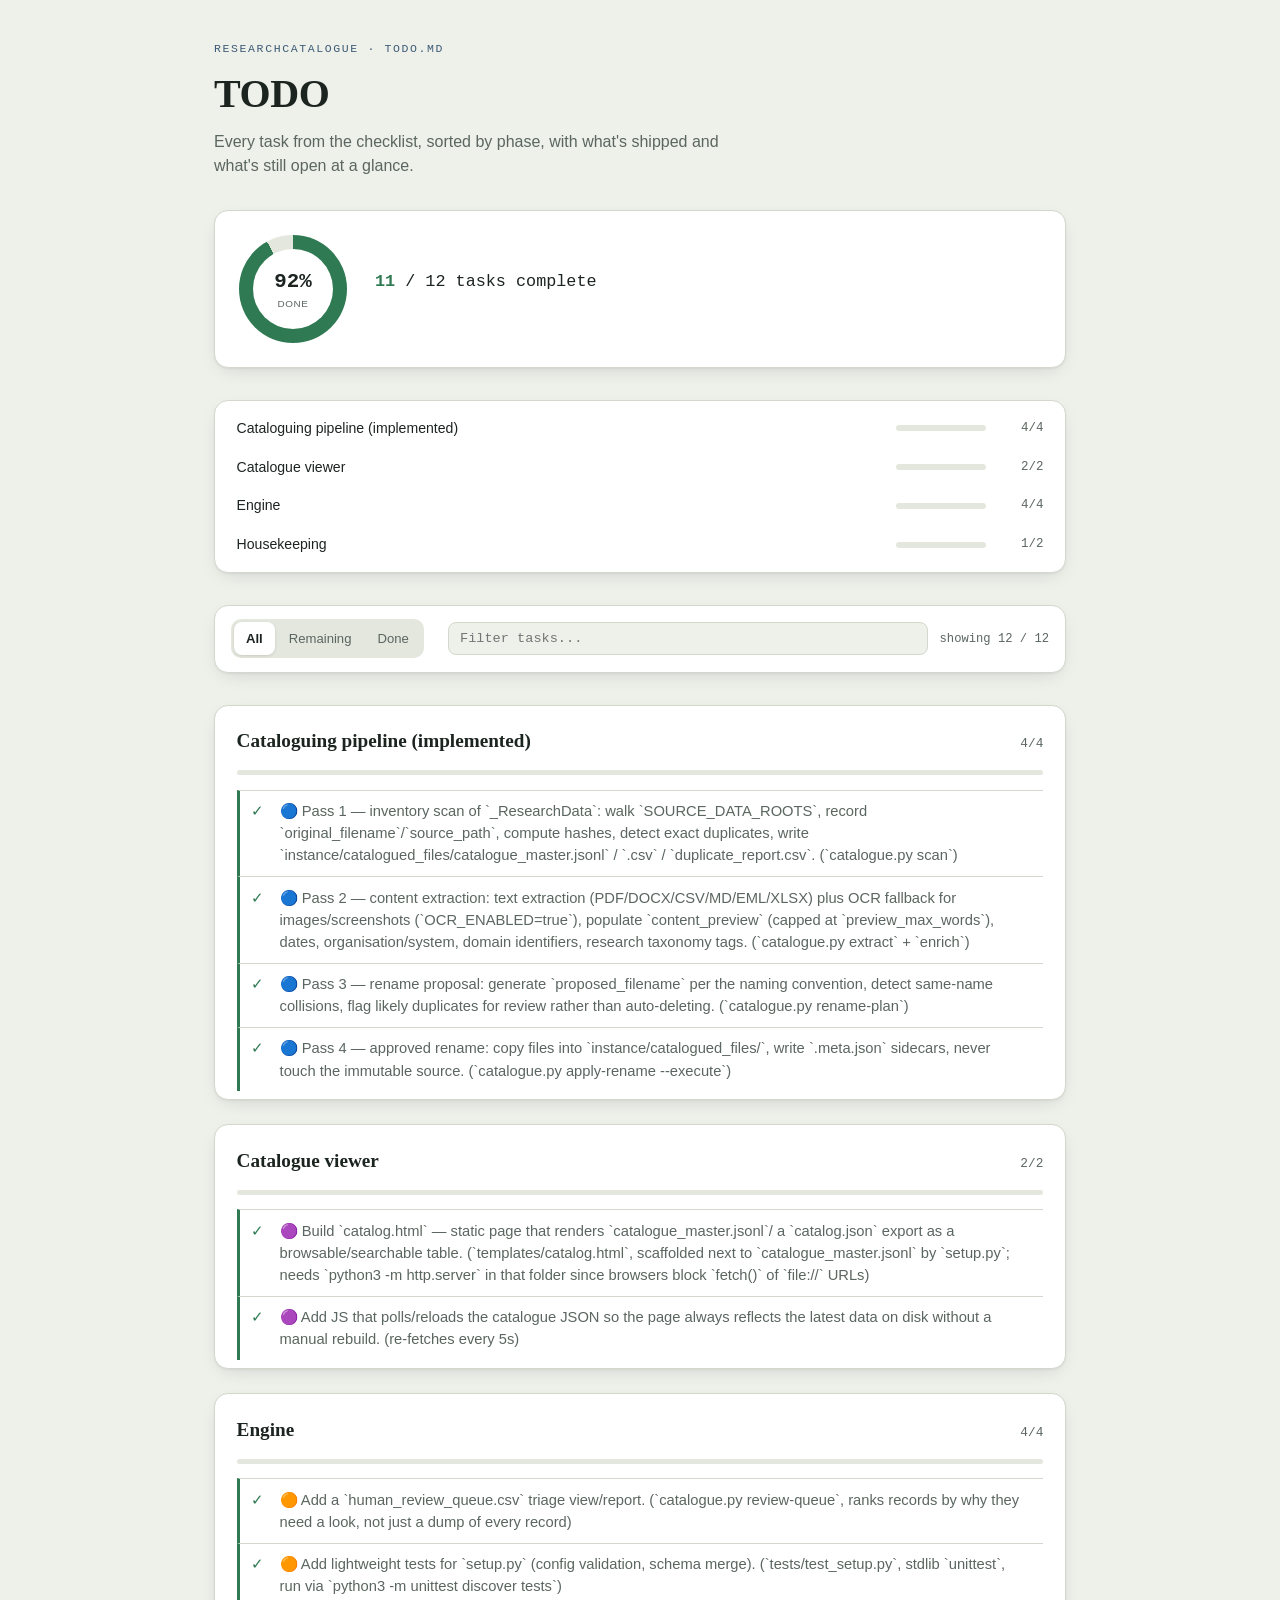
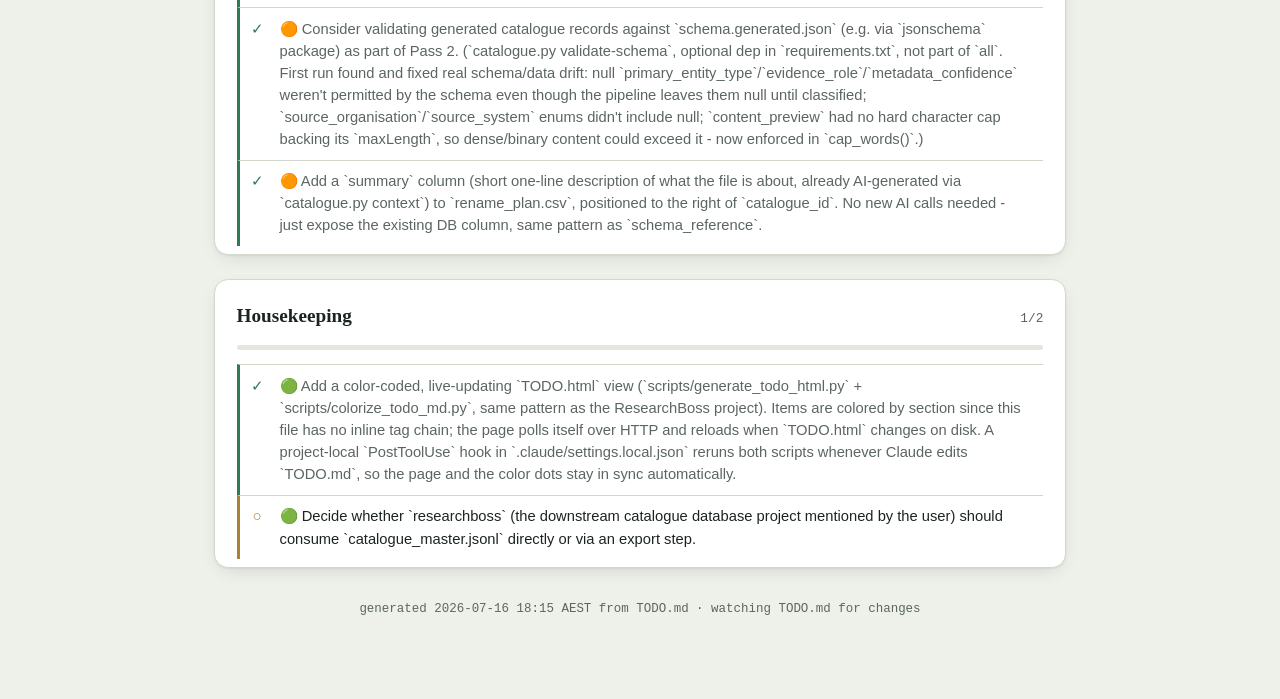
==== TODO.html @ d967f69c "Add color-coded, live-updating TODO.html view Colors items by section (this file has no inline tag c" ====
<!doctype html>
<html>
<head>
<meta charset="utf-8" />
<meta name="viewport" content="width=device-width, initial-scale=1" />
<title>TODO</title>
<style>
  :root {
    --bg: #EEF0EA; --surface: #FFFFFF; --surface-alt: #E4E7DE;
    --text: #1C2420; --text-muted: #5B6660; --border: #D3D8CC;
    --accent: #3E5C76; --done: #2F7A52; --pending: #A9812F;
    --shadow: 0 1px 2px rgba(28,36,32,.06), 0 6px 20px -8px rgba(28,36,32,.18);
    color-scheme: light;
  }
  @media (prefers-color-scheme: dark) {
    :root {
      --bg: #12181A; --surface: #1B2326; --surface-alt: #212B2E;
      --text: #E7ECE7; --text-muted: #93A29B; --border: #2E3A3C;
      --accent: #8FB0D3; --done: #5FBE8A; --pending: #D8B168;
      --shadow: 0 1px 2px rgba(0,0,0,.3), 0 10px 30px -10px rgba(0,0,0,.5);
      color-scheme: dark;
    }
  }
  :root[data-theme="dark"] {
    --bg: #12181A; --surface: #1B2326; --surface-alt: #212B2E;
    --text: #E7ECE7; --text-muted: #93A29B; --border: #2E3A3C;
    --accent: #8FB0D3; --done: #5FBE8A; --pending: #D8B168;
    color-scheme: dark;
  }
  :root[data-theme="light"] {
    --bg: #EEF0EA; --surface: #FFFFFF; --surface-alt: #E4E7DE;
    --text: #1C2420; --text-muted: #5B6660; --border: #D3D8CC;
    --accent: #3E5C76; --done: #2F7A52; --pending: #A9812F;
    color-scheme: light;
  }
  * { box-sizing: border-box; }
  body {
    margin: 0; background: var(--bg); color: var(--text);
    font-family: -apple-system, BlinkMacSystemFont, "Segoe UI", Roboto, "Helvetica Neue", Arial, sans-serif;
    line-height: 1.5; -webkit-font-smoothing: antialiased;
  }
  .serif { font-family: "Iowan Old Style", "Palatino Linotype", Palatino, "URW Palladio L", Georgia, serif; }
  .mono, .eyebrow, .item-mark, .item-tag, .phase-progress, .toc-count, .ring-pct,
  .summary-headline, .cat-pill, .visible-count, .chip-filter, footer, .search-wrap input {
    font-family: ui-monospace, "SF Mono", "Cascadia Code", "Consolas", "Roboto Mono", monospace;
  }
  .page { max-width: 900px; margin: 0 auto; padding: 2.5rem 1.5rem 5rem; display: flex; flex-direction: column; gap: 2rem; }
  .masthead { display: flex; flex-direction: column; gap: .4rem; }
  .eyebrow { font-size: .72rem; letter-spacing: .14em; color: var(--accent); text-transform: uppercase; }
  .masthead h1 { font-size: clamp(1.8rem, 4vw, 2.5rem); margin: 0; text-wrap: balance; font-weight: 600; letter-spacing: -.01em; }
  .dek { margin: 0; color: var(--text-muted); max-width: 60ch; font-size: 1rem; }
  .summary {
    background: var(--surface); border: 1px solid var(--border); border-radius: 14px; box-shadow: var(--shadow);
    padding: 1.5rem; display: grid; grid-template-columns: auto 1fr; gap: 1.75rem; align-items: center;
  }
  .ring {
    --pct: 0; width: 108px; height: 108px; border-radius: 50%;
    background: conic-gradient(var(--done) calc(var(--pct) * 1%), var(--surface-alt) 0);
    display: flex; align-items: center; justify-content: center; flex-shrink: 0;
  }
  .ring-inner { width: 80px; height: 80px; border-radius: 50%; background: var(--surface); display: flex; flex-direction: column; align-items: center; justify-content: center; }
  .ring-pct { font-size: 1.3rem; font-weight: 600; font-variant-numeric: tabular-nums; }
  .ring-pct-label { font-size: .62rem; color: var(--text-muted); letter-spacing: .06em; text-transform: uppercase; }
  .summary-stats { display: flex; flex-direction: column; gap: .9rem; min-width: 0; }
  .summary-headline { font-size: 1.05rem; font-variant-numeric: tabular-nums; }
  .summary-headline strong { color: var(--done); }
  .cat-breakdown { display: flex; flex-wrap: wrap; gap: .6rem; }
  .cat-pill { display: inline-flex; align-items: center; gap: .4rem; font-size: .74rem; padding: .28rem .6rem; border-radius: 999px; font-variant-numeric: tabular-nums; background: var(--tag-soft); color: var(--tag); }

  @media (prefers-color-scheme: dark) {

  }


  .toc { background: var(--surface); border: 1px solid var(--border); border-radius: 14px; box-shadow: var(--shadow); padding: .5rem; }
  .toc-row { display: grid; grid-template-columns: 1fr auto auto; gap: .75rem; align-items: center; padding: .55rem .85rem; border-radius: 8px; text-decoration: none; color: var(--text); }
  .toc-row:hover { background: var(--surface-alt); }
  .toc-title { font-family: inherit; font-size: .88rem; }
  .toc-bar-track { width: 90px; height: 6px; border-radius: 999px; background: var(--surface-alt); overflow: hidden; }
  .toc-bar-fill { height: 100%; background: var(--done); border-radius: 999px; }
  .toc-count { font-size: .78rem; color: var(--text-muted); font-variant-numeric: tabular-nums; min-width: 3.6em; text-align: right; }
  .controls { position: sticky; top: .75rem; z-index: 5; background: var(--surface); border: 1px solid var(--border); border-radius: 14px; box-shadow: var(--shadow); padding: .85rem 1rem; display: flex; flex-wrap: wrap; gap: .75rem; align-items: center; }
  .segmented { display: inline-flex; background: var(--surface-alt); border-radius: 10px; padding: 3px; gap: 2px; }
  .segmented button { border: none; background: transparent; color: var(--text-muted); font: inherit; font-family: -apple-system, BlinkMacSystemFont, "Segoe UI", Roboto, sans-serif; font-size: .82rem; padding: .4rem .75rem; border-radius: 8px; cursor: pointer; }
  .segmented button.active { background: var(--surface); color: var(--text); box-shadow: 0 1px 3px rgba(0,0,0,.12); font-weight: 600; }
  .chip-filter { display: inline-flex; align-items: center; gap: .35rem; font-size: .76rem; padding: .38rem .7rem; border-radius: 999px; border: 1px solid var(--border); background: var(--surface); color: var(--text-muted); cursor: pointer; }
  .chip-filter.on { background: var(--tag-soft); color: var(--tag); border-color: transparent; }
  .search-wrap { flex: 1 1 180px; min-width: 140px; }
  .search-wrap input { width: 100%; font-size: .85rem; padding: .5rem .7rem; border-radius: 8px; border: 1px solid var(--border); background: var(--bg); color: var(--text); }
  .search-wrap input:focus-visible, .segmented button:focus-visible, .chip-filter:focus-visible, .toc-row:focus-visible { outline: 2px solid var(--accent); outline-offset: 2px; }
  .visible-count { font-size: .76rem; color: var(--text-muted); margin-left: auto; white-space: nowrap; }
  #phases { display: flex; flex-direction: column; gap: 1.5rem; }
  .phase { background: var(--surface); border: 1px solid var(--border); border-radius: 14px; box-shadow: var(--shadow); padding: 1.35rem 1.35rem .5rem; scroll-margin-top: 5.5rem; }
  .phase-head { display: flex; justify-content: space-between; align-items: baseline; gap: 1rem; margin-bottom: .9rem; }
  .phase-head h2 { font-size: 1.2rem; margin: 0; font-weight: 600; text-wrap: balance; }
  .phase-progress { font-size: .8rem; color: var(--text-muted); white-space: nowrap; font-variant-numeric: tabular-nums; }
  .phase-bar-track { height: 5px; border-radius: 999px; background: var(--surface-alt); overflow: hidden; margin-bottom: .9rem; }
  .phase-bar-fill { height: 100%; background: var(--done); }
  .item { display: grid; grid-template-columns: 1.4rem 1fr auto; gap: .7rem; align-items: start; padding: .6rem .4rem; border-top: 1px solid var(--border); border-left: 3px solid transparent; }
  .item:first-of-type { border-top: none; }
  .item.done { border-left-color: var(--done); }
  .item.pending { border-left-color: var(--pending); }
  .item.hidden { display: none; }
  .item-mark { font-size: .95rem; line-height: 1.6; text-align: center; }
  .item.done .item-mark { color: var(--done); }
  .item.pending .item-mark { color: var(--pending); }
  .item-text { font-family: -apple-system, BlinkMacSystemFont, "Segoe UI", Roboto, sans-serif; font-size: .92rem; }
  .item.done .item-text { color: var(--text-muted); }
  .item-tag { font-size: .68rem; letter-spacing: .03em; padding: .2rem .5rem; border-radius: 999px; white-space: nowrap; text-transform: uppercase; align-self: center; background: var(--tag-soft); color: var(--tag); }
  .phase.all-hidden { display: none; }
  footer { text-align: center; color: var(--text-muted); font-size: .78rem; }
  @media (max-width: 560px) {
    .summary { grid-template-columns: 1fr; text-align: left; justify-items: start; }
    .item { grid-template-columns: 1.2rem 1fr; }
    .item-tag { grid-column: 2; justify-self: start; margin-top: .2rem; }
    .toc-row { grid-template-columns: 1fr auto; }
    .toc-bar-track { display: none; }
  }
  @media (prefers-reduced-motion: reduce) { * { transition: none !important; } }
</style>
</head>
<body>
<div class="page">
  <header class="masthead">
    <div class="eyebrow">ResearchCatalogue &middot; TODO.md</div>
    <h1 class="serif">TODO</h1>
    <p class="dek">Every task from the checklist, sorted by phase, with what's shipped and what's still open at a glance.</p>
  </header>

  <section class="summary" id="summary-section">
    <div class="ring" id="ring">
      <div class="ring-inner"><span class="ring-pct" id="ring-pct">0%</span><span class="ring-pct-label">done</span></div>
    </div>
    <div class="summary-stats">
      <div class="summary-headline" id="summary-headline"></div>
      <div class="cat-breakdown" id="cat-breakdown"></div>
    </div>
  </section>

  <nav class="toc" id="toc"></nav>

  <section class="controls">
    <div class="segmented" id="status-filter" role="group" aria-label="Filter by status">
      <button data-status="all" class="active">All</button>
      <button data-status="pending">Remaining</button>
      <button data-status="done">Done</button>
    </div>
    <div id="cat-filters"></div>
    <div class="search-wrap"><input type="text" id="search" placeholder="Filter tasks..." aria-label="Filter tasks by keyword" /></div>
    <span class="visible-count" id="visible-count"></span>
  </section>

  <main id="phases"></main>

  <footer>generated 2026-07-16 18:15 AEST from TODO.md &middot; <span id="live-status">auto-refreshes when TODO.md changes (needs http, not file://)</span></footer>
</div>

<script>
  const DATA = [{"title": "Cataloguing pipeline (implemented)", "items": [{"done": true, "category": null, "text": "\ud83d\udd35 Pass 1 \u2014 inventory scan of `_ResearchData`: walk `SOURCE_DATA_ROOTS`, record `original_filename`/`source_path`, compute hashes, detect exact duplicates, write `instance/catalogued_files/catalogue_master.jsonl` / `.csv` / `duplicate_report.csv`. (`catalogue.py scan`)"}, {"done": true, "category": null, "text": "\ud83d\udd35 Pass 2 \u2014 content extraction: text extraction (PDF/DOCX/CSV/MD/EML/XLSX) plus OCR fallback for images/screenshots (`OCR_ENABLED=true`), populate `content_preview` (capped at `preview_max_words`), dates, organisation/system, domain identifiers, research taxonomy tags. (`catalogue.py extract` + `enrich`)"}, {"done": true, "category": null, "text": "\ud83d\udd35 Pass 3 \u2014 rename proposal: generate `proposed_filename` per the naming convention, detect same-name collisions, flag likely duplicates for review rather than auto-deleting. (`catalogue.py rename-plan`)"}, {"done": true, "category": null, "text": "\ud83d\udd35 Pass 4 \u2014 approved rename: copy files into `instance/catalogued_files/`, write `<name>.meta.json` sidecars, never touch the immutable source. (`catalogue.py apply-rename --execute`)"}]}, {"title": "Catalogue viewer", "items": [{"done": true, "category": null, "text": "\ud83d\udfe3 Build `catalog.html` \u2014 static page that renders `catalogue_master.jsonl`/ a `catalog.json` export as a browsable/searchable table. (`templates/catalog.html`, scaffolded next to `catalogue_master.jsonl` by `setup.py`; needs `python3 -m http.server` in that folder since browsers block `fetch()` of `file://` URLs)"}, {"done": true, "category": null, "text": "\ud83d\udfe3 Add JS that polls/reloads the catalogue JSON so the page always reflects the latest data on disk without a manual rebuild. (re-fetches every 5s)"}]}, {"title": "Engine", "items": [{"done": true, "category": null, "text": "\ud83d\udfe0 Add a `human_review_queue.csv` triage view/report. (`catalogue.py review-queue`, ranks records by why they need a look, not just a dump of every record)"}, {"done": true, "category": null, "text": "\ud83d\udfe0 Add lightweight tests for `setup.py` (config validation, schema merge). (`tests/test_setup.py`, stdlib `unittest`, run via `python3 -m unittest discover tests`)"}, {"done": true, "category": null, "text": "\ud83d\udfe0 Consider validating generated catalogue records against `schema.generated.json` (e.g. via `jsonschema` package) as part of Pass 2. (`catalogue.py validate-schema`, optional dep in `requirements.txt`, not part of `all`. First run found and fixed real schema/data drift: null `primary_entity_type`/`evidence_role`/`metadata_confidence` weren't permitted by the schema even though the pipeline leaves them null until classified; `source_organisation`/`source_system` enums didn't include null; `content_preview` had no hard character cap backing its `maxLength`, so dense/binary content could exceed it - now enforced in `cap_words()`.)"}, {"done": true, "category": null, "text": "\ud83d\udfe0 Add a `summary` column (short one-line description of what the file is about, already AI-generated via `catalogue.py context`) to `rename_plan.csv`, positioned to the right of `catalogue_id`. No new AI calls needed - just expose the existing DB column, same pattern as `schema_reference`."}]}, {"title": "Housekeeping", "items": [{"done": true, "category": null, "text": "\ud83d\udfe2 Add a color-coded, live-updating `TODO.html` view (`scripts/generate_todo_html.py` + `scripts/colorize_todo_md.py`, same pattern as the ResearchBoss project). Items are colored by section since this file has no inline tag chain; the page polls itself over HTTP and reloads when `TODO.html` changes on disk. A project-local `PostToolUse` hook in `.claude/settings.local.json` reruns both scripts whenever Claude edits `TODO.md`, so the page and the color dots stay in sync automatically."}, {"done": false, "category": null, "text": "\ud83d\udfe2 Decide whether `researchboss` (the downstream catalogue database project mentioned by the user) should consume `catalogue_master.jsonl` directly or via an export step."}]}];
  const CATS = {};
  const HAS_CATS = false;

  const phasesEl = document.getElementById('phases');
  const tocEl = document.getElementById('toc');
  const catBreakdownEl = document.getElementById('cat-breakdown');
  const catFiltersEl = document.getElementById('cat-filters');
  const summaryHeadlineEl = document.getElementById('summary-headline');
  const ringEl = document.getElementById('ring');
  const ringPctEl = document.getElementById('ring-pct');
  const visibleCountEl = document.getElementById('visible-count');
  const searchInput = document.getElementById('search');
  const statusFilterEl = document.getElementById('status-filter');

  const slug = (s) => s.toLowerCase().replace(/[^a-z0-9]+/g, '-').replace(/(^-|-$)/g, '');
  const catClass = (c) => CATS[c] || '';

  let state = { status: 'all', cats: new Set(), q: '' };

  function computeTotals() {
    let total = 0, done = 0;
    const byCat = {};
    Object.keys(CATS).forEach(c => byCat[c] = { total: 0, done: 0 });
    DATA.forEach(p => p.items.forEach(i => {
      total++;
      if (i.done) done++;
      if (i.category) {
        byCat[i.category].total++;
        if (i.done) byCat[i.category].done++;
      }
    }));
    return { total, done, byCat };
  }

  function renderSummary() {
    const { total, done, byCat } = computeTotals();
    const pct = total ? Math.round((done / total) * 100) : 0;
    ringEl.style.setProperty('--pct', pct);
    ringPctEl.textContent = pct + '%';
    summaryHeadlineEl.innerHTML = `<strong>${done}</strong> / ${total} tasks complete`;
    if (HAS_CATS) {
      catBreakdownEl.innerHTML = Object.entries(byCat).map(([cat, v]) =>
        `<span class="cat-pill ${catClass(cat)}">${cat} ${v.done}/${v.total}</span>`
      ).join('');
      catFiltersEl.innerHTML = Object.keys(CATS).map(cat =>
        `<button class="chip-filter ${catClass(cat)}" data-cat="${cat}" type="button">${cat}</button>`
      ).join('');
      catFiltersEl.querySelectorAll('.chip-filter').forEach(chip => {
        chip.addEventListener('click', () => {
          const cat = chip.dataset.cat;
          if (state.cats.has(cat)) { state.cats.delete(cat); chip.classList.remove('on'); }
          else { state.cats.add(cat); chip.classList.add('on'); }
          applyFilters();
        });
      });
    }
  }

  function renderTOC() {
    tocEl.innerHTML = DATA.map(p => {
      const done = p.items.filter(i => i.done).length;
      const total = p.items.length;
      const pct = total ? Math.round((done / total) * 100) : 0;
      return `<a class="toc-row" href="#${slug(p.title)}">
        <span class="toc-title">${p.title}</span>
        <span class="toc-bar-track"><span class="toc-bar-fill" style="width:${pct}%"></span></span>
        <span class="toc-count">${done}/${total}</span>
      </a>`;
    }).join('');
  }

  function renderPhases() {
    phasesEl.innerHTML = DATA.map((p, pi) => {
      const done = p.items.filter(i => i.done).length;
      const total = p.items.length;
      const pct = total ? Math.round((done / total) * 100) : 0;
      const rows = p.items.map((item, ii) => {
        const statusClass = item.done ? 'done' : 'pending';
        const mark = item.done ? '✓' : '○';
        const tag = item.category ? `<span class="item-tag ${catClass(item.category)}">${item.category}</span>` : '<span></span>';
        return `<div class="item ${statusClass}" data-phase="${pi}" data-item="${ii}" data-cat="${item.category || ''}" data-text="${item.text.toLowerCase().replace(/"/g, '&quot;')}">
          <span class="item-mark" aria-hidden="true">${mark}</span>
          <span class="item-text">${item.text}</span>
          ${tag}
        </div>`;
      }).join('');
      return `<section class="phase" id="${slug(p.title)}" data-phase="${pi}">
        <div class="phase-head"><h2 class="serif">${p.title}</h2><span class="phase-progress">${done}/${total}</span></div>
        <div class="phase-bar-track"><span class="phase-bar-fill" style="width:${pct}%"></span></div>
        ${rows}
      </section>`;
    }).join('');
  }

  function applyFilters() {
    const items = Array.from(document.querySelectorAll('.item'));
    let visible = 0;
    items.forEach(el => {
      const isDone = el.classList.contains('done');
      const cat = el.dataset.cat;
      const text = el.dataset.text;
      let show = true;
      if (state.status === 'done' && !isDone) show = false;
      if (state.status === 'pending' && isDone) show = false;
      if (state.cats.size > 0 && !state.cats.has(cat)) show = false;
      if (state.q && !text.includes(state.q)) show = false;
      el.classList.toggle('hidden', !show);
      if (show) visible++;
    });
    document.querySelectorAll('.phase').forEach(section => {
      const anyVisible = section.querySelectorAll('.item:not(.hidden)').length > 0;
      section.classList.toggle('all-hidden', !anyVisible);
    });
    const { total } = computeTotals();
    visibleCountEl.textContent = `showing ${visible} / ${total}`;
  }

  statusFilterEl.addEventListener('click', (e) => {
    const btn = e.target.closest('button[data-status]');
    if (!btn) return;
    state.status = btn.dataset.status;
    statusFilterEl.querySelectorAll('button').forEach(b => b.classList.toggle('active', b === btn));
    applyFilters();
  });

  searchInput.addEventListener('input', () => {
    state.q = searchInput.value.trim().toLowerCase();
    applyFilters();
  });

  renderSummary();
  renderTOC();
  renderPhases();
  applyFilters();

  // Live reload: poll this same page over HTTP and reload when its content
  // changes on disk (e.g. TODO.md was edited and this file got regenerated).
  // No-ops quietly if fetch is blocked, which happens when opened as file://.
  (function () {
    const liveStatusEl = document.getElementById('live-status');
    const selfUrl = location.href.split('#')[0];
    let lastText = null;
    let broken = false;

    async function poll() {
      if (broken) return;
      try {
        const sep = selfUrl.includes('?') ? '&' : '?';
        const res = await fetch(selfUrl + sep + '_ts=' + Date.now(), { cache: 'no-store' });
        if (!res.ok) return;
        const text = await res.text();
        if (lastText === null) {
          lastText = text;
          if (liveStatusEl) liveStatusEl.textContent = 'watching ' + 'TODO.md' + ' for changes';
          return;
        }
        if (text !== lastText) location.reload();
      } catch (e) {
        broken = true;
        if (liveStatusEl) liveStatusEl.textContent = 'open over http(s) to enable auto-refresh';
      }
    }

    poll();
    setInterval(poll, 3000);
  })();
</script>
</body>
</html>
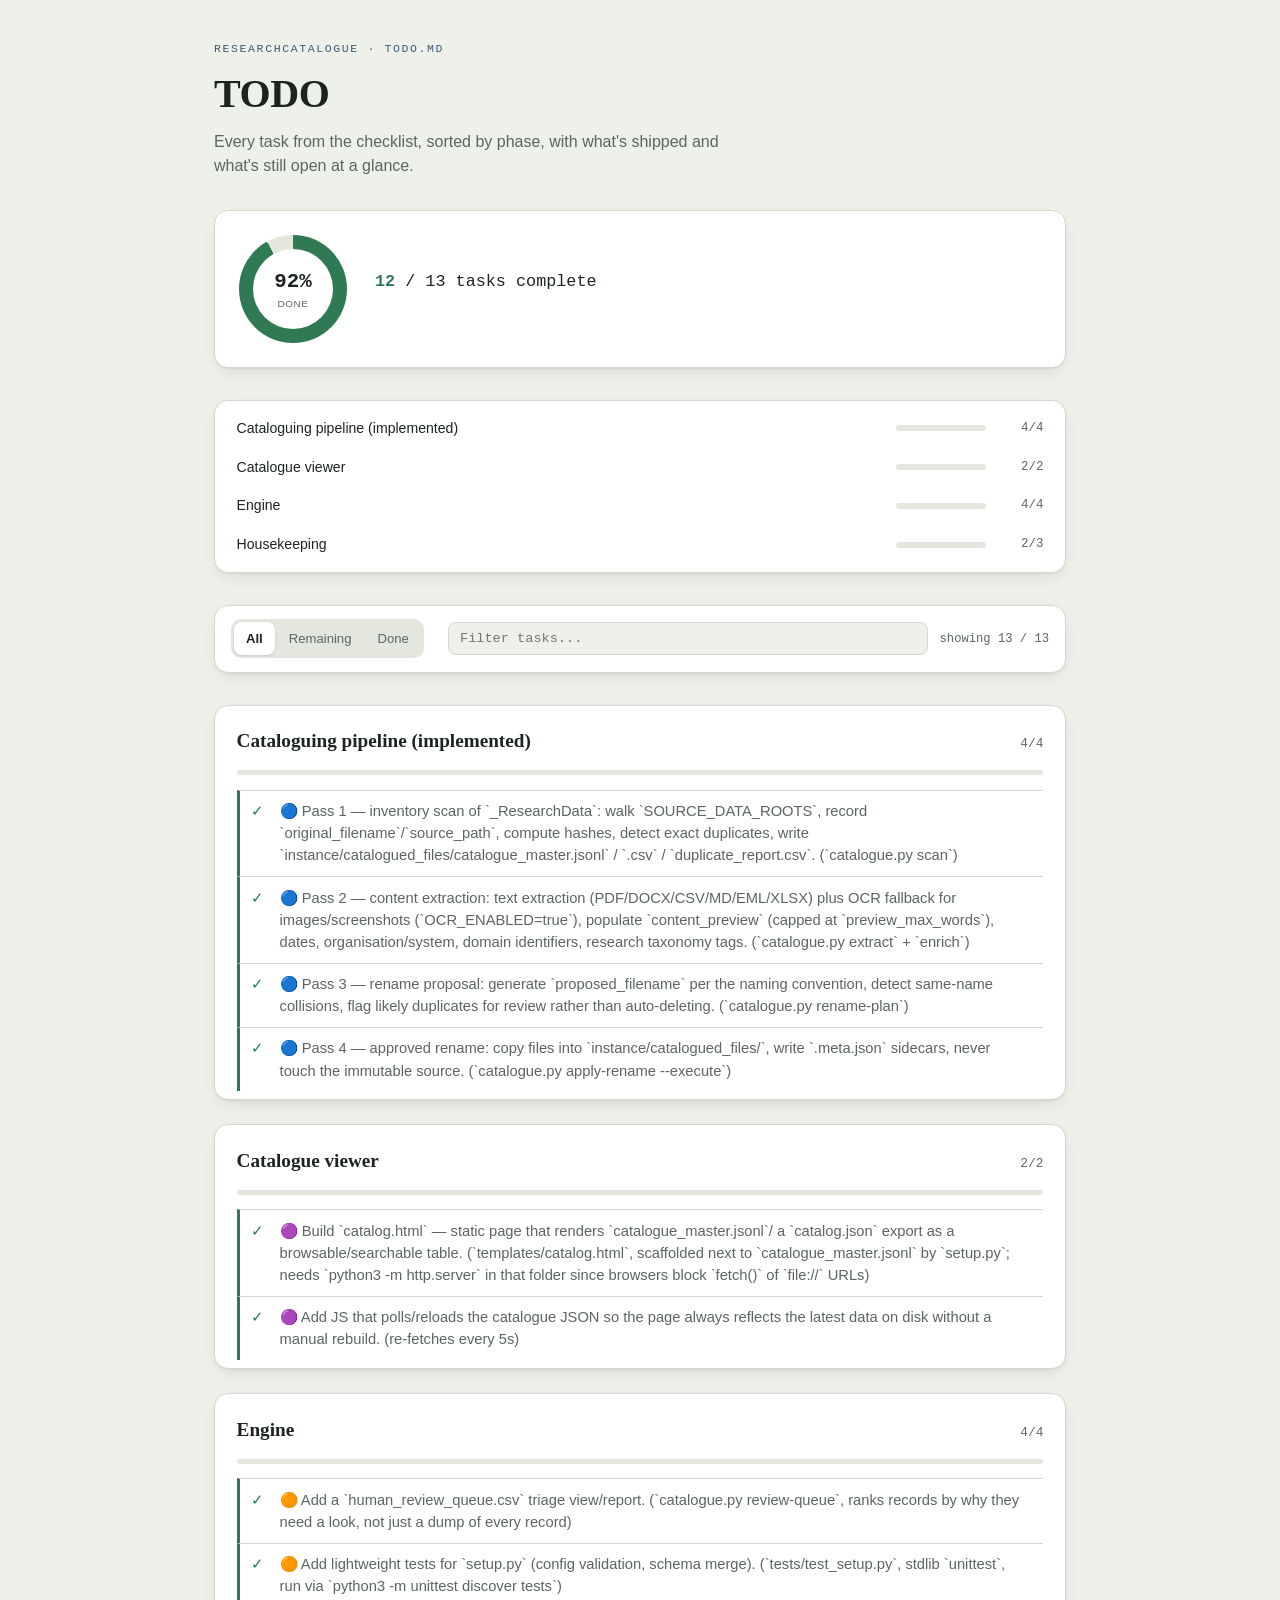
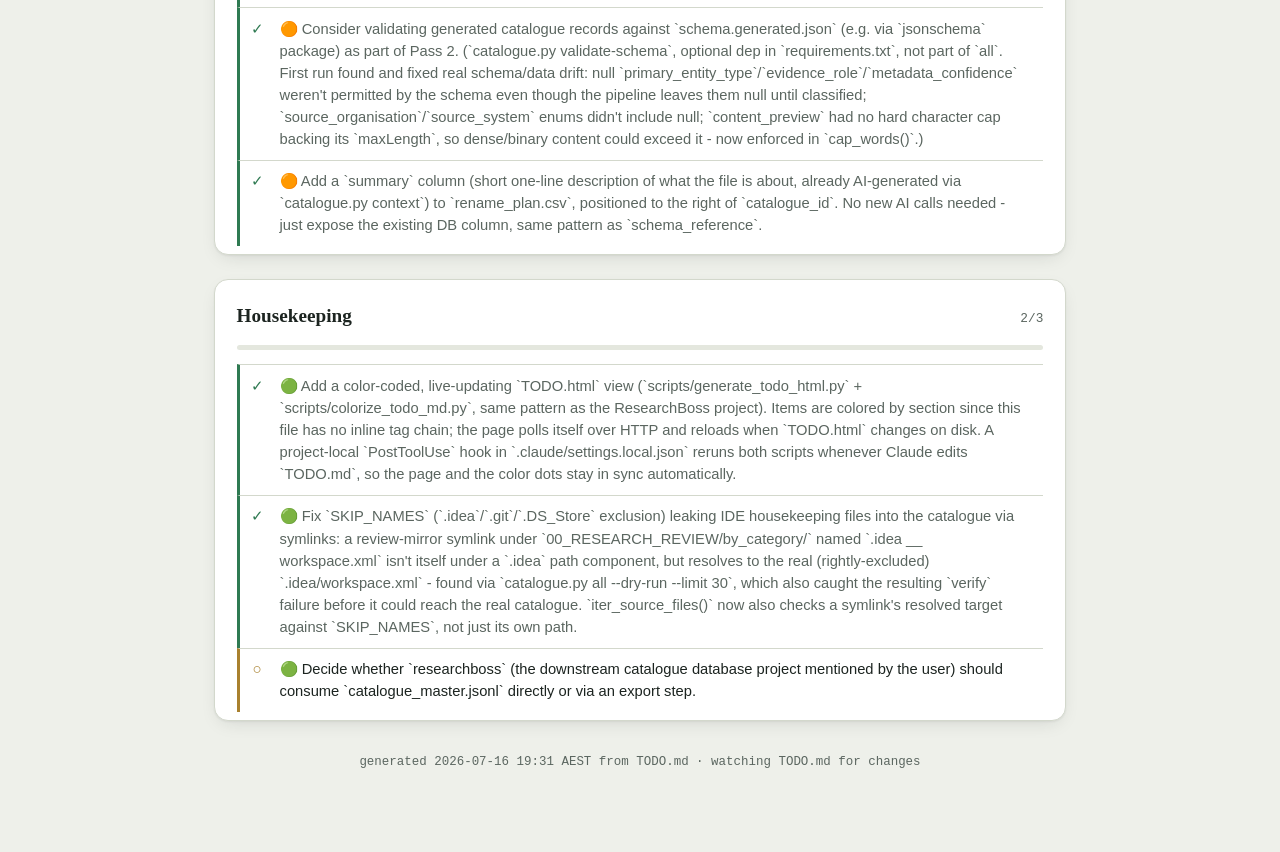
==== commit 1a0287e2: "Regenerate TODO.html from TODO.md" ====
--- a/TODO.html
+++ b/TODO.html
@@ -152,11 +152,11 @@
 
   <main id="phases"></main>
 
-  <footer>generated 2026-07-16 18:15 AEST from TODO.md &middot; <span id="live-status">auto-refreshes when TODO.md changes (needs http, not file://)</span></footer>
+  <footer>generated 2026-07-16 19:31 AEST from TODO.md &middot; <span id="live-status">auto-refreshes when TODO.md changes (needs http, not file://)</span></footer>
 </div>
 
 <script>
-  const DATA = [{"title": "Cataloguing pipeline (implemented)", "items": [{"done": true, "category": null, "text": "\ud83d\udd35 Pass 1 \u2014 inventory scan of `_ResearchData`: walk `SOURCE_DATA_ROOTS`, record `original_filename`/`source_path`, compute hashes, detect exact duplicates, write `instance/catalogued_files/catalogue_master.jsonl` / `.csv` / `duplicate_report.csv`. (`catalogue.py scan`)"}, {"done": true, "category": null, "text": "\ud83d\udd35 Pass 2 \u2014 content extraction: text extraction (PDF/DOCX/CSV/MD/EML/XLSX) plus OCR fallback for images/screenshots (`OCR_ENABLED=true`), populate `content_preview` (capped at `preview_max_words`), dates, organisation/system, domain identifiers, research taxonomy tags. (`catalogue.py extract` + `enrich`)"}, {"done": true, "category": null, "text": "\ud83d\udd35 Pass 3 \u2014 rename proposal: generate `proposed_filename` per the naming convention, detect same-name collisions, flag likely duplicates for review rather than auto-deleting. (`catalogue.py rename-plan`)"}, {"done": true, "category": null, "text": "\ud83d\udd35 Pass 4 \u2014 approved rename: copy files into `instance/catalogued_files/`, write `<name>.meta.json` sidecars, never touch the immutable source. (`catalogue.py apply-rename --execute`)"}]}, {"title": "Catalogue viewer", "items": [{"done": true, "category": null, "text": "\ud83d\udfe3 Build `catalog.html` \u2014 static page that renders `catalogue_master.jsonl`/ a `catalog.json` export as a browsable/searchable table. (`templates/catalog.html`, scaffolded next to `catalogue_master.jsonl` by `setup.py`; needs `python3 -m http.server` in that folder since browsers block `fetch()` of `file://` URLs)"}, {"done": true, "category": null, "text": "\ud83d\udfe3 Add JS that polls/reloads the catalogue JSON so the page always reflects the latest data on disk without a manual rebuild. (re-fetches every 5s)"}]}, {"title": "Engine", "items": [{"done": true, "category": null, "text": "\ud83d\udfe0 Add a `human_review_queue.csv` triage view/report. (`catalogue.py review-queue`, ranks records by why they need a look, not just a dump of every record)"}, {"done": true, "category": null, "text": "\ud83d\udfe0 Add lightweight tests for `setup.py` (config validation, schema merge). (`tests/test_setup.py`, stdlib `unittest`, run via `python3 -m unittest discover tests`)"}, {"done": true, "category": null, "text": "\ud83d\udfe0 Consider validating generated catalogue records against `schema.generated.json` (e.g. via `jsonschema` package) as part of Pass 2. (`catalogue.py validate-schema`, optional dep in `requirements.txt`, not part of `all`. First run found and fixed real schema/data drift: null `primary_entity_type`/`evidence_role`/`metadata_confidence` weren't permitted by the schema even though the pipeline leaves them null until classified; `source_organisation`/`source_system` enums didn't include null; `content_preview` had no hard character cap backing its `maxLength`, so dense/binary content could exceed it - now enforced in `cap_words()`.)"}, {"done": true, "category": null, "text": "\ud83d\udfe0 Add a `summary` column (short one-line description of what the file is about, already AI-generated via `catalogue.py context`) to `rename_plan.csv`, positioned to the right of `catalogue_id`. No new AI calls needed - just expose the existing DB column, same pattern as `schema_reference`."}]}, {"title": "Housekeeping", "items": [{"done": true, "category": null, "text": "\ud83d\udfe2 Add a color-coded, live-updating `TODO.html` view (`scripts/generate_todo_html.py` + `scripts/colorize_todo_md.py`, same pattern as the ResearchBoss project). Items are colored by section since this file has no inline tag chain; the page polls itself over HTTP and reloads when `TODO.html` changes on disk. A project-local `PostToolUse` hook in `.claude/settings.local.json` reruns both scripts whenever Claude edits `TODO.md`, so the page and the color dots stay in sync automatically."}, {"done": false, "category": null, "text": "\ud83d\udfe2 Decide whether `researchboss` (the downstream catalogue database project mentioned by the user) should consume `catalogue_master.jsonl` directly or via an export step."}]}];
+  const DATA = [{"title": "Cataloguing pipeline (implemented)", "items": [{"done": true, "category": null, "text": "\ud83d\udd35 Pass 1 \u2014 inventory scan of `_ResearchData`: walk `SOURCE_DATA_ROOTS`, record `original_filename`/`source_path`, compute hashes, detect exact duplicates, write `instance/catalogued_files/catalogue_master.jsonl` / `.csv` / `duplicate_report.csv`. (`catalogue.py scan`)"}, {"done": true, "category": null, "text": "\ud83d\udd35 Pass 2 \u2014 content extraction: text extraction (PDF/DOCX/CSV/MD/EML/XLSX) plus OCR fallback for images/screenshots (`OCR_ENABLED=true`), populate `content_preview` (capped at `preview_max_words`), dates, organisation/system, domain identifiers, research taxonomy tags. (`catalogue.py extract` + `enrich`)"}, {"done": true, "category": null, "text": "\ud83d\udd35 Pass 3 \u2014 rename proposal: generate `proposed_filename` per the naming convention, detect same-name collisions, flag likely duplicates for review rather than auto-deleting. (`catalogue.py rename-plan`)"}, {"done": true, "category": null, "text": "\ud83d\udd35 Pass 4 \u2014 approved rename: copy files into `instance/catalogued_files/`, write `<name>.meta.json` sidecars, never touch the immutable source. (`catalogue.py apply-rename --execute`)"}]}, {"title": "Catalogue viewer", "items": [{"done": true, "category": null, "text": "\ud83d\udfe3 Build `catalog.html` \u2014 static page that renders `catalogue_master.jsonl`/ a `catalog.json` export as a browsable/searchable table. (`templates/catalog.html`, scaffolded next to `catalogue_master.jsonl` by `setup.py`; needs `python3 -m http.server` in that folder since browsers block `fetch()` of `file://` URLs)"}, {"done": true, "category": null, "text": "\ud83d\udfe3 Add JS that polls/reloads the catalogue JSON so the page always reflects the latest data on disk without a manual rebuild. (re-fetches every 5s)"}]}, {"title": "Engine", "items": [{"done": true, "category": null, "text": "\ud83d\udfe0 Add a `human_review_queue.csv` triage view/report. (`catalogue.py review-queue`, ranks records by why they need a look, not just a dump of every record)"}, {"done": true, "category": null, "text": "\ud83d\udfe0 Add lightweight tests for `setup.py` (config validation, schema merge). (`tests/test_setup.py`, stdlib `unittest`, run via `python3 -m unittest discover tests`)"}, {"done": true, "category": null, "text": "\ud83d\udfe0 Consider validating generated catalogue records against `schema.generated.json` (e.g. via `jsonschema` package) as part of Pass 2. (`catalogue.py validate-schema`, optional dep in `requirements.txt`, not part of `all`. First run found and fixed real schema/data drift: null `primary_entity_type`/`evidence_role`/`metadata_confidence` weren't permitted by the schema even though the pipeline leaves them null until classified; `source_organisation`/`source_system` enums didn't include null; `content_preview` had no hard character cap backing its `maxLength`, so dense/binary content could exceed it - now enforced in `cap_words()`.)"}, {"done": true, "category": null, "text": "\ud83d\udfe0 Add a `summary` column (short one-line description of what the file is about, already AI-generated via `catalogue.py context`) to `rename_plan.csv`, positioned to the right of `catalogue_id`. No new AI calls needed - just expose the existing DB column, same pattern as `schema_reference`."}]}, {"title": "Housekeeping", "items": [{"done": true, "category": null, "text": "\ud83d\udfe2 Add a color-coded, live-updating `TODO.html` view (`scripts/generate_todo_html.py` + `scripts/colorize_todo_md.py`, same pattern as the ResearchBoss project). Items are colored by section since this file has no inline tag chain; the page polls itself over HTTP and reloads when `TODO.html` changes on disk. A project-local `PostToolUse` hook in `.claude/settings.local.json` reruns both scripts whenever Claude edits `TODO.md`, so the page and the color dots stay in sync automatically."}, {"done": true, "category": null, "text": "\ud83d\udfe2 Fix `SKIP_NAMES` (`.idea`/`.git`/`.DS_Store` exclusion) leaking IDE housekeeping files into the catalogue via symlinks: a review-mirror symlink under `00_RESEARCH_REVIEW/by_category/` named `.idea __ workspace.xml` isn't itself under a `.idea` path component, but resolves to the real (rightly-excluded) `.idea/workspace.xml` - found via `catalogue.py all --dry-run --limit 30`, which also caught the resulting `verify` failure before it could reach the real catalogue. `iter_source_files()` now also checks a symlink's resolved target against `SKIP_NAMES`, not just its own path."}, {"done": false, "category": null, "text": "\ud83d\udfe2 Decide whether `researchboss` (the downstream catalogue database project mentioned by the user) should consume `catalogue_master.jsonl` directly or via an export step."}]}];
   const CATS = {};
   const HAS_CATS = false;
 
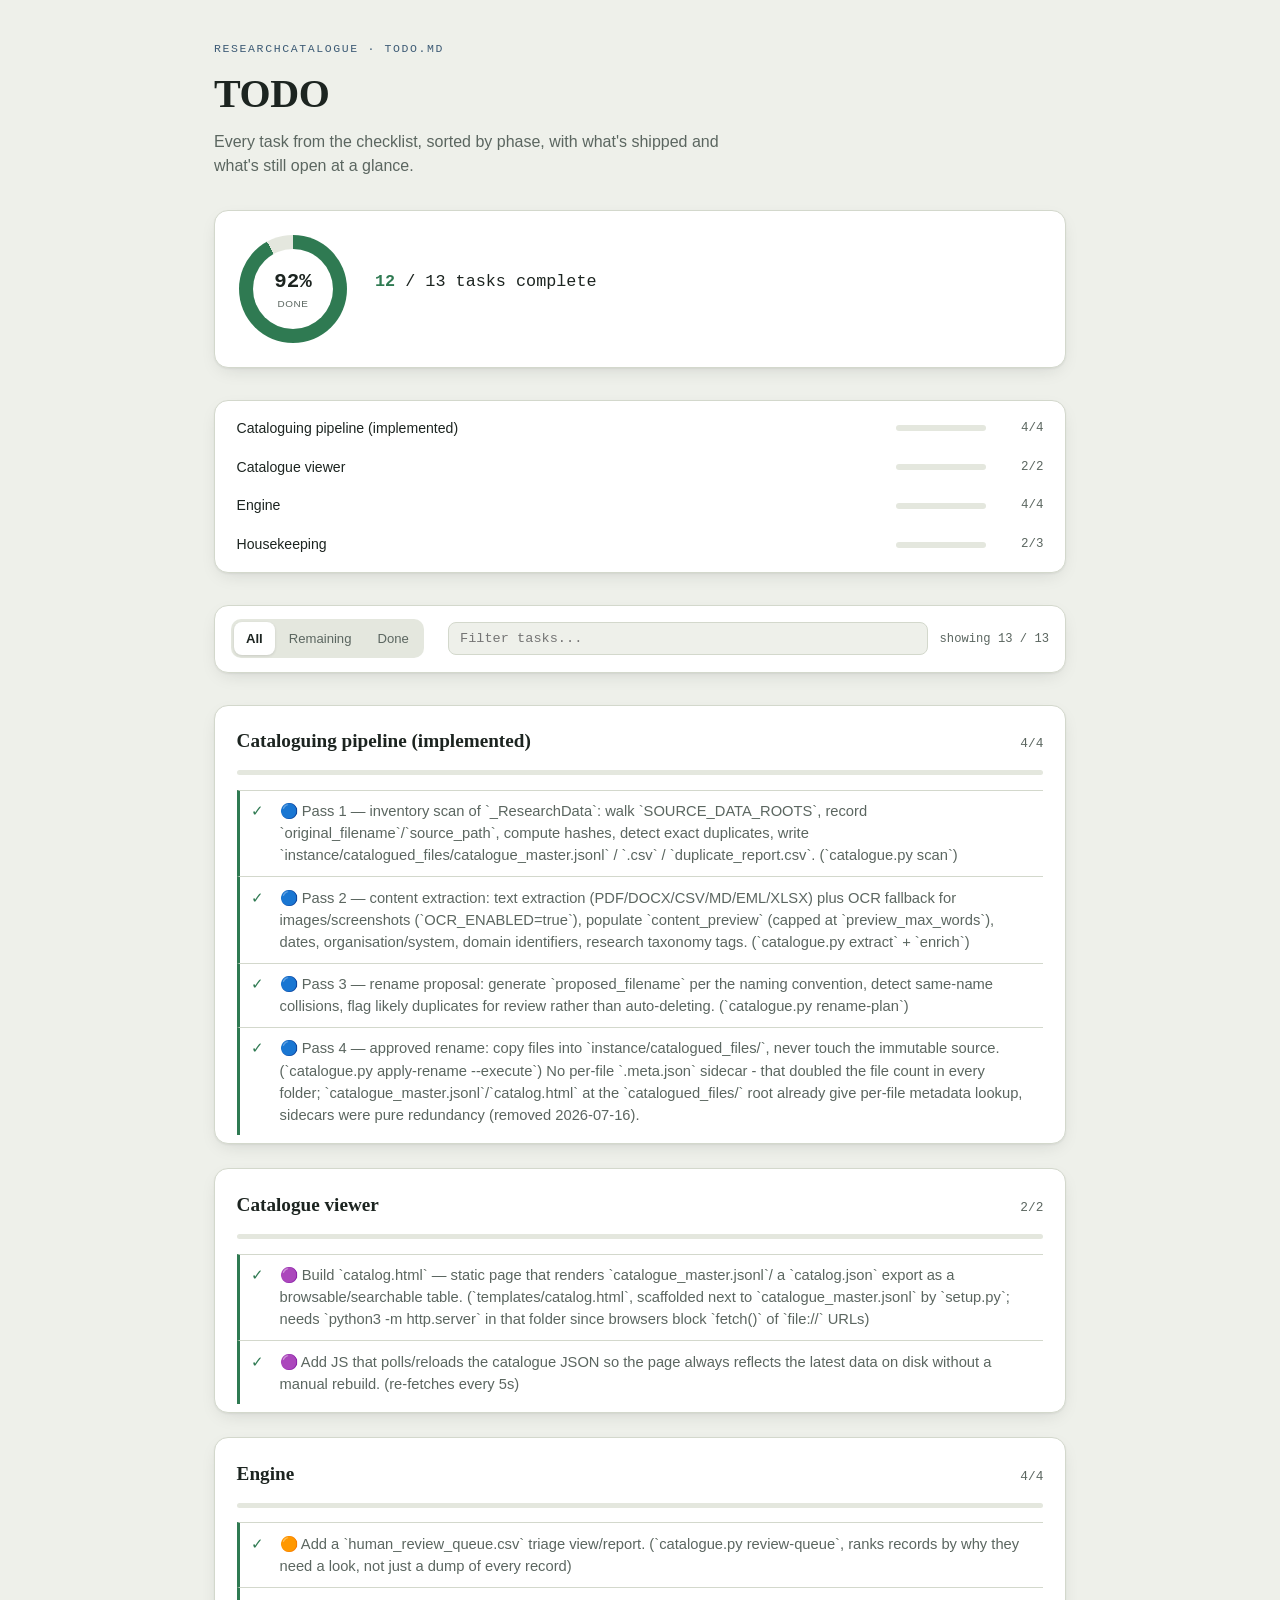
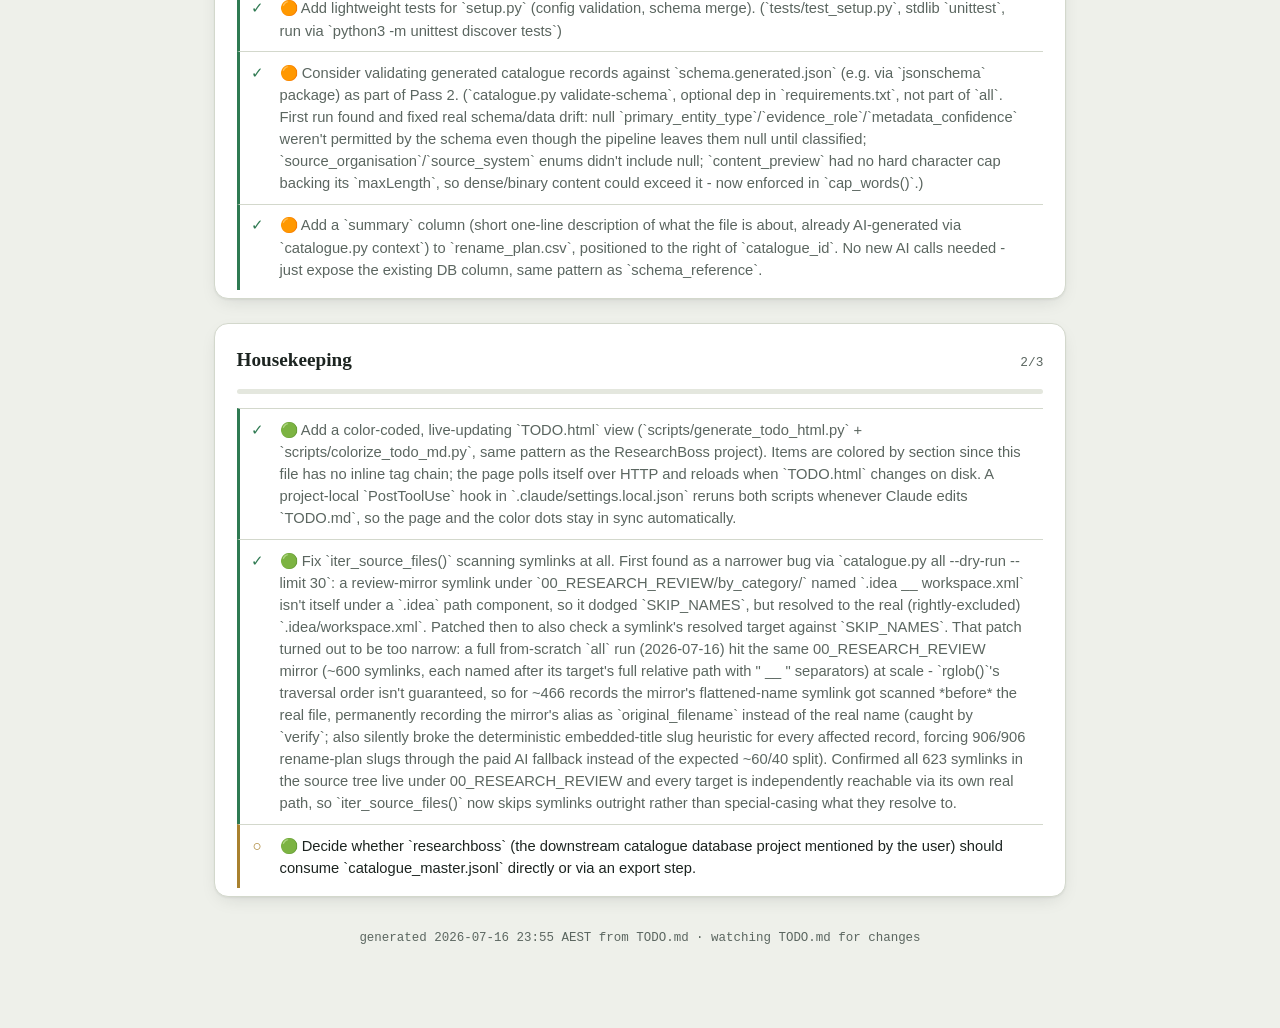
==== commit 9c5e21ce: "Skip symlinks entirely in scan; make missing pymupdf visible; drop per-file .meta.json sidecars iter" ====
--- a/TODO.html
+++ b/TODO.html
@@ -152,11 +152,11 @@
 
   <main id="phases"></main>
 
-  <footer>generated 2026-07-16 19:31 AEST from TODO.md &middot; <span id="live-status">auto-refreshes when TODO.md changes (needs http, not file://)</span></footer>
+  <footer>generated 2026-07-16 23:55 AEST from TODO.md &middot; <span id="live-status">auto-refreshes when TODO.md changes (needs http, not file://)</span></footer>
 </div>
 
 <script>
-  const DATA = [{"title": "Cataloguing pipeline (implemented)", "items": [{"done": true, "category": null, "text": "\ud83d\udd35 Pass 1 \u2014 inventory scan of `_ResearchData`: walk `SOURCE_DATA_ROOTS`, record `original_filename`/`source_path`, compute hashes, detect exact duplicates, write `instance/catalogued_files/catalogue_master.jsonl` / `.csv` / `duplicate_report.csv`. (`catalogue.py scan`)"}, {"done": true, "category": null, "text": "\ud83d\udd35 Pass 2 \u2014 content extraction: text extraction (PDF/DOCX/CSV/MD/EML/XLSX) plus OCR fallback for images/screenshots (`OCR_ENABLED=true`), populate `content_preview` (capped at `preview_max_words`), dates, organisation/system, domain identifiers, research taxonomy tags. (`catalogue.py extract` + `enrich`)"}, {"done": true, "category": null, "text": "\ud83d\udd35 Pass 3 \u2014 rename proposal: generate `proposed_filename` per the naming convention, detect same-name collisions, flag likely duplicates for review rather than auto-deleting. (`catalogue.py rename-plan`)"}, {"done": true, "category": null, "text": "\ud83d\udd35 Pass 4 \u2014 approved rename: copy files into `instance/catalogued_files/`, write `<name>.meta.json` sidecars, never touch the immutable source. (`catalogue.py apply-rename --execute`)"}]}, {"title": "Catalogue viewer", "items": [{"done": true, "category": null, "text": "\ud83d\udfe3 Build `catalog.html` \u2014 static page that renders `catalogue_master.jsonl`/ a `catalog.json` export as a browsable/searchable table. (`templates/catalog.html`, scaffolded next to `catalogue_master.jsonl` by `setup.py`; needs `python3 -m http.server` in that folder since browsers block `fetch()` of `file://` URLs)"}, {"done": true, "category": null, "text": "\ud83d\udfe3 Add JS that polls/reloads the catalogue JSON so the page always reflects the latest data on disk without a manual rebuild. (re-fetches every 5s)"}]}, {"title": "Engine", "items": [{"done": true, "category": null, "text": "\ud83d\udfe0 Add a `human_review_queue.csv` triage view/report. (`catalogue.py review-queue`, ranks records by why they need a look, not just a dump of every record)"}, {"done": true, "category": null, "text": "\ud83d\udfe0 Add lightweight tests for `setup.py` (config validation, schema merge). (`tests/test_setup.py`, stdlib `unittest`, run via `python3 -m unittest discover tests`)"}, {"done": true, "category": null, "text": "\ud83d\udfe0 Consider validating generated catalogue records against `schema.generated.json` (e.g. via `jsonschema` package) as part of Pass 2. (`catalogue.py validate-schema`, optional dep in `requirements.txt`, not part of `all`. First run found and fixed real schema/data drift: null `primary_entity_type`/`evidence_role`/`metadata_confidence` weren't permitted by the schema even though the pipeline leaves them null until classified; `source_organisation`/`source_system` enums didn't include null; `content_preview` had no hard character cap backing its `maxLength`, so dense/binary content could exceed it - now enforced in `cap_words()`.)"}, {"done": true, "category": null, "text": "\ud83d\udfe0 Add a `summary` column (short one-line description of what the file is about, already AI-generated via `catalogue.py context`) to `rename_plan.csv`, positioned to the right of `catalogue_id`. No new AI calls needed - just expose the existing DB column, same pattern as `schema_reference`."}]}, {"title": "Housekeeping", "items": [{"done": true, "category": null, "text": "\ud83d\udfe2 Add a color-coded, live-updating `TODO.html` view (`scripts/generate_todo_html.py` + `scripts/colorize_todo_md.py`, same pattern as the ResearchBoss project). Items are colored by section since this file has no inline tag chain; the page polls itself over HTTP and reloads when `TODO.html` changes on disk. A project-local `PostToolUse` hook in `.claude/settings.local.json` reruns both scripts whenever Claude edits `TODO.md`, so the page and the color dots stay in sync automatically."}, {"done": true, "category": null, "text": "\ud83d\udfe2 Fix `SKIP_NAMES` (`.idea`/`.git`/`.DS_Store` exclusion) leaking IDE housekeeping files into the catalogue via symlinks: a review-mirror symlink under `00_RESEARCH_REVIEW/by_category/` named `.idea __ workspace.xml` isn't itself under a `.idea` path component, but resolves to the real (rightly-excluded) `.idea/workspace.xml` - found via `catalogue.py all --dry-run --limit 30`, which also caught the resulting `verify` failure before it could reach the real catalogue. `iter_source_files()` now also checks a symlink's resolved target against `SKIP_NAMES`, not just its own path."}, {"done": false, "category": null, "text": "\ud83d\udfe2 Decide whether `researchboss` (the downstream catalogue database project mentioned by the user) should consume `catalogue_master.jsonl` directly or via an export step."}]}];
+  const DATA = [{"title": "Cataloguing pipeline (implemented)", "items": [{"done": true, "category": null, "text": "\ud83d\udd35 Pass 1 \u2014 inventory scan of `_ResearchData`: walk `SOURCE_DATA_ROOTS`, record `original_filename`/`source_path`, compute hashes, detect exact duplicates, write `instance/catalogued_files/catalogue_master.jsonl` / `.csv` / `duplicate_report.csv`. (`catalogue.py scan`)"}, {"done": true, "category": null, "text": "\ud83d\udd35 Pass 2 \u2014 content extraction: text extraction (PDF/DOCX/CSV/MD/EML/XLSX) plus OCR fallback for images/screenshots (`OCR_ENABLED=true`), populate `content_preview` (capped at `preview_max_words`), dates, organisation/system, domain identifiers, research taxonomy tags. (`catalogue.py extract` + `enrich`)"}, {"done": true, "category": null, "text": "\ud83d\udd35 Pass 3 \u2014 rename proposal: generate `proposed_filename` per the naming convention, detect same-name collisions, flag likely duplicates for review rather than auto-deleting. (`catalogue.py rename-plan`)"}, {"done": true, "category": null, "text": "\ud83d\udd35 Pass 4 \u2014 approved rename: copy files into `instance/catalogued_files/`, never touch the immutable source. (`catalogue.py apply-rename --execute`) No per-file `.meta.json` sidecar - that doubled the file count in every folder; `catalogue_master.jsonl`/`catalog.html` at the `catalogued_files/` root already give per-file metadata lookup, sidecars were pure redundancy (removed 2026-07-16)."}]}, {"title": "Catalogue viewer", "items": [{"done": true, "category": null, "text": "\ud83d\udfe3 Build `catalog.html` \u2014 static page that renders `catalogue_master.jsonl`/ a `catalog.json` export as a browsable/searchable table. (`templates/catalog.html`, scaffolded next to `catalogue_master.jsonl` by `setup.py`; needs `python3 -m http.server` in that folder since browsers block `fetch()` of `file://` URLs)"}, {"done": true, "category": null, "text": "\ud83d\udfe3 Add JS that polls/reloads the catalogue JSON so the page always reflects the latest data on disk without a manual rebuild. (re-fetches every 5s)"}]}, {"title": "Engine", "items": [{"done": true, "category": null, "text": "\ud83d\udfe0 Add a `human_review_queue.csv` triage view/report. (`catalogue.py review-queue`, ranks records by why they need a look, not just a dump of every record)"}, {"done": true, "category": null, "text": "\ud83d\udfe0 Add lightweight tests for `setup.py` (config validation, schema merge). (`tests/test_setup.py`, stdlib `unittest`, run via `python3 -m unittest discover tests`)"}, {"done": true, "category": null, "text": "\ud83d\udfe0 Consider validating generated catalogue records against `schema.generated.json` (e.g. via `jsonschema` package) as part of Pass 2. (`catalogue.py validate-schema`, optional dep in `requirements.txt`, not part of `all`. First run found and fixed real schema/data drift: null `primary_entity_type`/`evidence_role`/`metadata_confidence` weren't permitted by the schema even though the pipeline leaves them null until classified; `source_organisation`/`source_system` enums didn't include null; `content_preview` had no hard character cap backing its `maxLength`, so dense/binary content could exceed it - now enforced in `cap_words()`.)"}, {"done": true, "category": null, "text": "\ud83d\udfe0 Add a `summary` column (short one-line description of what the file is about, already AI-generated via `catalogue.py context`) to `rename_plan.csv`, positioned to the right of `catalogue_id`. No new AI calls needed - just expose the existing DB column, same pattern as `schema_reference`."}]}, {"title": "Housekeeping", "items": [{"done": true, "category": null, "text": "\ud83d\udfe2 Add a color-coded, live-updating `TODO.html` view (`scripts/generate_todo_html.py` + `scripts/colorize_todo_md.py`, same pattern as the ResearchBoss project). Items are colored by section since this file has no inline tag chain; the page polls itself over HTTP and reloads when `TODO.html` changes on disk. A project-local `PostToolUse` hook in `.claude/settings.local.json` reruns both scripts whenever Claude edits `TODO.md`, so the page and the color dots stay in sync automatically."}, {"done": true, "category": null, "text": "\ud83d\udfe2 Fix `iter_source_files()` scanning symlinks at all. First found as a narrower bug via `catalogue.py all --dry-run --limit 30`: a review-mirror symlink under `00_RESEARCH_REVIEW/by_category/` named `.idea __ workspace.xml` isn't itself under a `.idea` path component, so it dodged `SKIP_NAMES`, but resolved to the real (rightly-excluded) `.idea/workspace.xml`. Patched then to also check a symlink's resolved target against `SKIP_NAMES`. That patch turned out to be too narrow: a full from-scratch `all` run (2026-07-16) hit the same 00_RESEARCH_REVIEW mirror (~600 symlinks, each named after its target's full relative path with \" __ \" separators) at scale - `rglob()`'s traversal order isn't guaranteed, so for ~466 records the mirror's flattened-name symlink got scanned *before* the real file, permanently recording the mirror's alias as `original_filename` instead of the real name (caught by `verify`; also silently broke the deterministic embedded-title slug heuristic for every affected record, forcing 906/906 rename-plan slugs through the paid AI fallback instead of the expected ~60/40 split). Confirmed all 623 symlinks in the source tree live under 00_RESEARCH_REVIEW and every target is independently reachable via its own real path, so `iter_source_files()` now skips symlinks outright rather than special-casing what they resolve to."}, {"done": false, "category": null, "text": "\ud83d\udfe2 Decide whether `researchboss` (the downstream catalogue database project mentioned by the user) should consume `catalogue_master.jsonl` directly or via an export step."}]}];
   const CATS = {};
   const HAS_CATS = false;
 
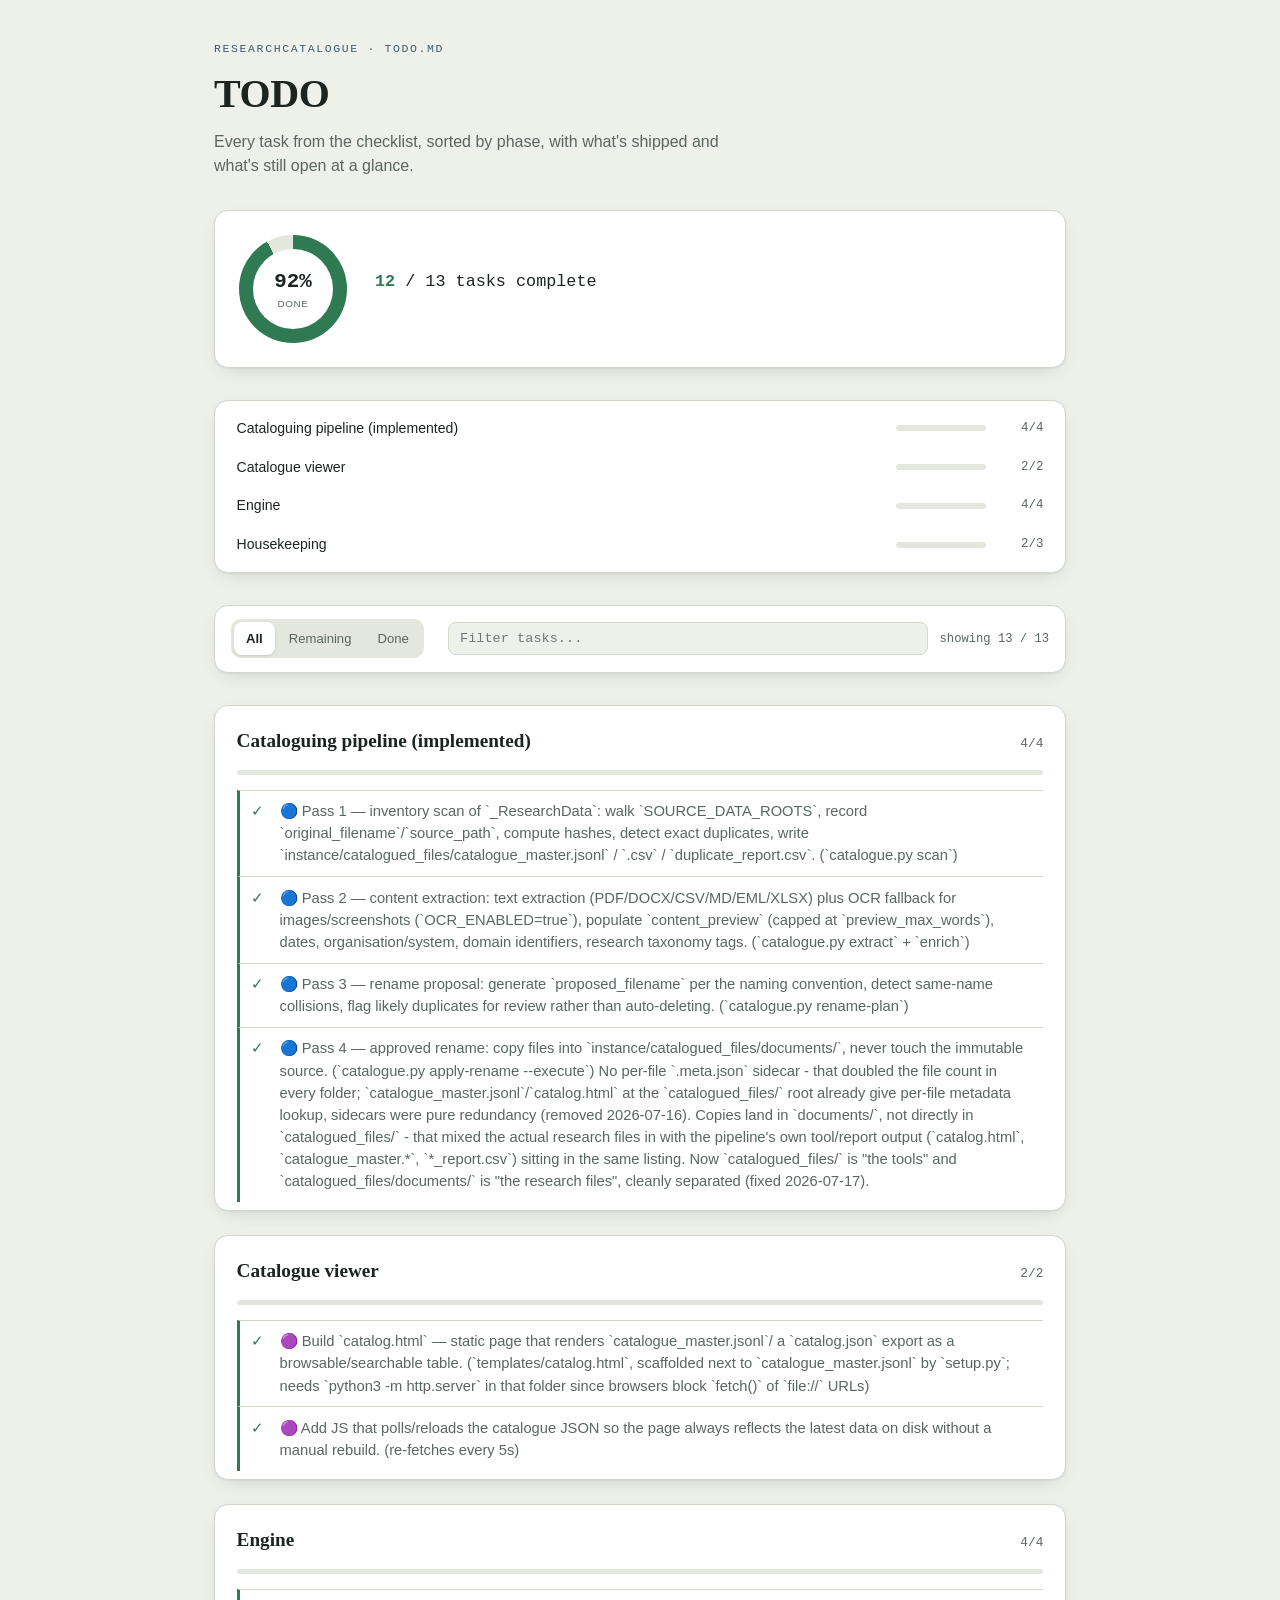
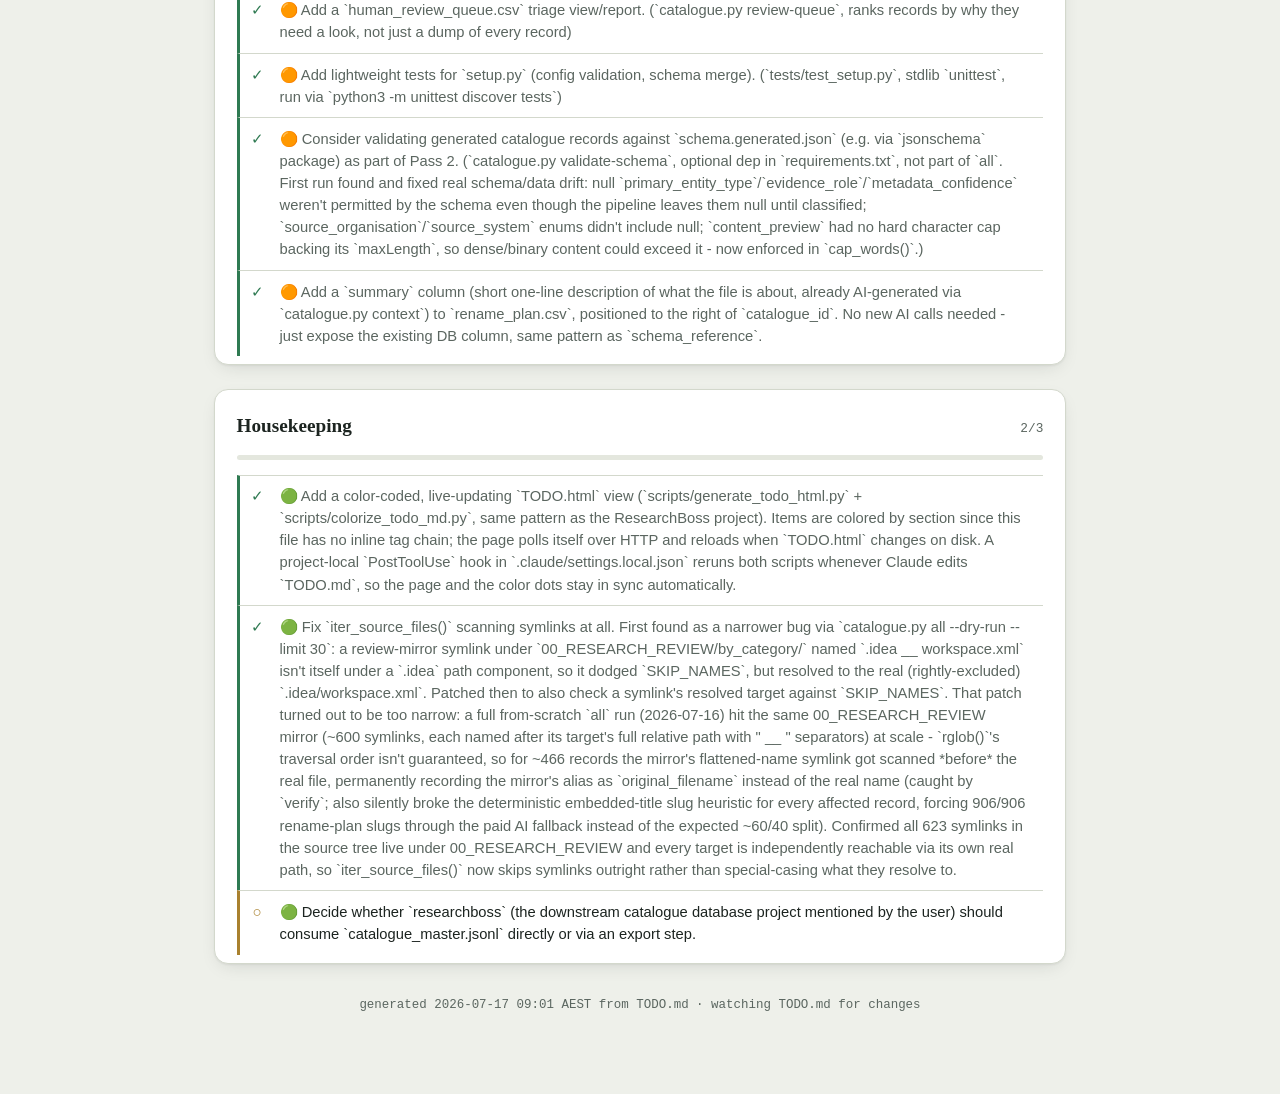
==== commit 4b84d2c4: "Move apply-rename copies into catalogued_files/documents/, out of the tools/report directory Copies " ====
--- a/TODO.html
+++ b/TODO.html
@@ -152,11 +152,11 @@
 
   <main id="phases"></main>
 
-  <footer>generated 2026-07-16 23:55 AEST from TODO.md &middot; <span id="live-status">auto-refreshes when TODO.md changes (needs http, not file://)</span></footer>
+  <footer>generated 2026-07-17 09:01 AEST from TODO.md &middot; <span id="live-status">auto-refreshes when TODO.md changes (needs http, not file://)</span></footer>
 </div>
 
 <script>
-  const DATA = [{"title": "Cataloguing pipeline (implemented)", "items": [{"done": true, "category": null, "text": "\ud83d\udd35 Pass 1 \u2014 inventory scan of `_ResearchData`: walk `SOURCE_DATA_ROOTS`, record `original_filename`/`source_path`, compute hashes, detect exact duplicates, write `instance/catalogued_files/catalogue_master.jsonl` / `.csv` / `duplicate_report.csv`. (`catalogue.py scan`)"}, {"done": true, "category": null, "text": "\ud83d\udd35 Pass 2 \u2014 content extraction: text extraction (PDF/DOCX/CSV/MD/EML/XLSX) plus OCR fallback for images/screenshots (`OCR_ENABLED=true`), populate `content_preview` (capped at `preview_max_words`), dates, organisation/system, domain identifiers, research taxonomy tags. (`catalogue.py extract` + `enrich`)"}, {"done": true, "category": null, "text": "\ud83d\udd35 Pass 3 \u2014 rename proposal: generate `proposed_filename` per the naming convention, detect same-name collisions, flag likely duplicates for review rather than auto-deleting. (`catalogue.py rename-plan`)"}, {"done": true, "category": null, "text": "\ud83d\udd35 Pass 4 \u2014 approved rename: copy files into `instance/catalogued_files/`, never touch the immutable source. (`catalogue.py apply-rename --execute`) No per-file `.meta.json` sidecar - that doubled the file count in every folder; `catalogue_master.jsonl`/`catalog.html` at the `catalogued_files/` root already give per-file metadata lookup, sidecars were pure redundancy (removed 2026-07-16)."}]}, {"title": "Catalogue viewer", "items": [{"done": true, "category": null, "text": "\ud83d\udfe3 Build `catalog.html` \u2014 static page that renders `catalogue_master.jsonl`/ a `catalog.json` export as a browsable/searchable table. (`templates/catalog.html`, scaffolded next to `catalogue_master.jsonl` by `setup.py`; needs `python3 -m http.server` in that folder since browsers block `fetch()` of `file://` URLs)"}, {"done": true, "category": null, "text": "\ud83d\udfe3 Add JS that polls/reloads the catalogue JSON so the page always reflects the latest data on disk without a manual rebuild. (re-fetches every 5s)"}]}, {"title": "Engine", "items": [{"done": true, "category": null, "text": "\ud83d\udfe0 Add a `human_review_queue.csv` triage view/report. (`catalogue.py review-queue`, ranks records by why they need a look, not just a dump of every record)"}, {"done": true, "category": null, "text": "\ud83d\udfe0 Add lightweight tests for `setup.py` (config validation, schema merge). (`tests/test_setup.py`, stdlib `unittest`, run via `python3 -m unittest discover tests`)"}, {"done": true, "category": null, "text": "\ud83d\udfe0 Consider validating generated catalogue records against `schema.generated.json` (e.g. via `jsonschema` package) as part of Pass 2. (`catalogue.py validate-schema`, optional dep in `requirements.txt`, not part of `all`. First run found and fixed real schema/data drift: null `primary_entity_type`/`evidence_role`/`metadata_confidence` weren't permitted by the schema even though the pipeline leaves them null until classified; `source_organisation`/`source_system` enums didn't include null; `content_preview` had no hard character cap backing its `maxLength`, so dense/binary content could exceed it - now enforced in `cap_words()`.)"}, {"done": true, "category": null, "text": "\ud83d\udfe0 Add a `summary` column (short one-line description of what the file is about, already AI-generated via `catalogue.py context`) to `rename_plan.csv`, positioned to the right of `catalogue_id`. No new AI calls needed - just expose the existing DB column, same pattern as `schema_reference`."}]}, {"title": "Housekeeping", "items": [{"done": true, "category": null, "text": "\ud83d\udfe2 Add a color-coded, live-updating `TODO.html` view (`scripts/generate_todo_html.py` + `scripts/colorize_todo_md.py`, same pattern as the ResearchBoss project). Items are colored by section since this file has no inline tag chain; the page polls itself over HTTP and reloads when `TODO.html` changes on disk. A project-local `PostToolUse` hook in `.claude/settings.local.json` reruns both scripts whenever Claude edits `TODO.md`, so the page and the color dots stay in sync automatically."}, {"done": true, "category": null, "text": "\ud83d\udfe2 Fix `iter_source_files()` scanning symlinks at all. First found as a narrower bug via `catalogue.py all --dry-run --limit 30`: a review-mirror symlink under `00_RESEARCH_REVIEW/by_category/` named `.idea __ workspace.xml` isn't itself under a `.idea` path component, so it dodged `SKIP_NAMES`, but resolved to the real (rightly-excluded) `.idea/workspace.xml`. Patched then to also check a symlink's resolved target against `SKIP_NAMES`. That patch turned out to be too narrow: a full from-scratch `all` run (2026-07-16) hit the same 00_RESEARCH_REVIEW mirror (~600 symlinks, each named after its target's full relative path with \" __ \" separators) at scale - `rglob()`'s traversal order isn't guaranteed, so for ~466 records the mirror's flattened-name symlink got scanned *before* the real file, permanently recording the mirror's alias as `original_filename` instead of the real name (caught by `verify`; also silently broke the deterministic embedded-title slug heuristic for every affected record, forcing 906/906 rename-plan slugs through the paid AI fallback instead of the expected ~60/40 split). Confirmed all 623 symlinks in the source tree live under 00_RESEARCH_REVIEW and every target is independently reachable via its own real path, so `iter_source_files()` now skips symlinks outright rather than special-casing what they resolve to."}, {"done": false, "category": null, "text": "\ud83d\udfe2 Decide whether `researchboss` (the downstream catalogue database project mentioned by the user) should consume `catalogue_master.jsonl` directly or via an export step."}]}];
+  const DATA = [{"title": "Cataloguing pipeline (implemented)", "items": [{"done": true, "category": null, "text": "\ud83d\udd35 Pass 1 \u2014 inventory scan of `_ResearchData`: walk `SOURCE_DATA_ROOTS`, record `original_filename`/`source_path`, compute hashes, detect exact duplicates, write `instance/catalogued_files/catalogue_master.jsonl` / `.csv` / `duplicate_report.csv`. (`catalogue.py scan`)"}, {"done": true, "category": null, "text": "\ud83d\udd35 Pass 2 \u2014 content extraction: text extraction (PDF/DOCX/CSV/MD/EML/XLSX) plus OCR fallback for images/screenshots (`OCR_ENABLED=true`), populate `content_preview` (capped at `preview_max_words`), dates, organisation/system, domain identifiers, research taxonomy tags. (`catalogue.py extract` + `enrich`)"}, {"done": true, "category": null, "text": "\ud83d\udd35 Pass 3 \u2014 rename proposal: generate `proposed_filename` per the naming convention, detect same-name collisions, flag likely duplicates for review rather than auto-deleting. (`catalogue.py rename-plan`)"}, {"done": true, "category": null, "text": "\ud83d\udd35 Pass 4 \u2014 approved rename: copy files into `instance/catalogued_files/documents/`, never touch the immutable source. (`catalogue.py apply-rename --execute`) No per-file `.meta.json` sidecar - that doubled the file count in every folder; `catalogue_master.jsonl`/`catalog.html` at the `catalogued_files/` root already give per-file metadata lookup, sidecars were pure redundancy (removed 2026-07-16). Copies land in `documents/`, not directly in `catalogued_files/` - that mixed the actual research files in with the pipeline's own tool/report output (`catalog.html`, `catalogue_master.*`, `*_report.csv`) sitting in the same listing. Now `catalogued_files/` is \"the tools\" and `catalogued_files/documents/` is \"the research files\", cleanly separated (fixed 2026-07-17)."}]}, {"title": "Catalogue viewer", "items": [{"done": true, "category": null, "text": "\ud83d\udfe3 Build `catalog.html` \u2014 static page that renders `catalogue_master.jsonl`/ a `catalog.json` export as a browsable/searchable table. (`templates/catalog.html`, scaffolded next to `catalogue_master.jsonl` by `setup.py`; needs `python3 -m http.server` in that folder since browsers block `fetch()` of `file://` URLs)"}, {"done": true, "category": null, "text": "\ud83d\udfe3 Add JS that polls/reloads the catalogue JSON so the page always reflects the latest data on disk without a manual rebuild. (re-fetches every 5s)"}]}, {"title": "Engine", "items": [{"done": true, "category": null, "text": "\ud83d\udfe0 Add a `human_review_queue.csv` triage view/report. (`catalogue.py review-queue`, ranks records by why they need a look, not just a dump of every record)"}, {"done": true, "category": null, "text": "\ud83d\udfe0 Add lightweight tests for `setup.py` (config validation, schema merge). (`tests/test_setup.py`, stdlib `unittest`, run via `python3 -m unittest discover tests`)"}, {"done": true, "category": null, "text": "\ud83d\udfe0 Consider validating generated catalogue records against `schema.generated.json` (e.g. via `jsonschema` package) as part of Pass 2. (`catalogue.py validate-schema`, optional dep in `requirements.txt`, not part of `all`. First run found and fixed real schema/data drift: null `primary_entity_type`/`evidence_role`/`metadata_confidence` weren't permitted by the schema even though the pipeline leaves them null until classified; `source_organisation`/`source_system` enums didn't include null; `content_preview` had no hard character cap backing its `maxLength`, so dense/binary content could exceed it - now enforced in `cap_words()`.)"}, {"done": true, "category": null, "text": "\ud83d\udfe0 Add a `summary` column (short one-line description of what the file is about, already AI-generated via `catalogue.py context`) to `rename_plan.csv`, positioned to the right of `catalogue_id`. No new AI calls needed - just expose the existing DB column, same pattern as `schema_reference`."}]}, {"title": "Housekeeping", "items": [{"done": true, "category": null, "text": "\ud83d\udfe2 Add a color-coded, live-updating `TODO.html` view (`scripts/generate_todo_html.py` + `scripts/colorize_todo_md.py`, same pattern as the ResearchBoss project). Items are colored by section since this file has no inline tag chain; the page polls itself over HTTP and reloads when `TODO.html` changes on disk. A project-local `PostToolUse` hook in `.claude/settings.local.json` reruns both scripts whenever Claude edits `TODO.md`, so the page and the color dots stay in sync automatically."}, {"done": true, "category": null, "text": "\ud83d\udfe2 Fix `iter_source_files()` scanning symlinks at all. First found as a narrower bug via `catalogue.py all --dry-run --limit 30`: a review-mirror symlink under `00_RESEARCH_REVIEW/by_category/` named `.idea __ workspace.xml` isn't itself under a `.idea` path component, so it dodged `SKIP_NAMES`, but resolved to the real (rightly-excluded) `.idea/workspace.xml`. Patched then to also check a symlink's resolved target against `SKIP_NAMES`. That patch turned out to be too narrow: a full from-scratch `all` run (2026-07-16) hit the same 00_RESEARCH_REVIEW mirror (~600 symlinks, each named after its target's full relative path with \" __ \" separators) at scale - `rglob()`'s traversal order isn't guaranteed, so for ~466 records the mirror's flattened-name symlink got scanned *before* the real file, permanently recording the mirror's alias as `original_filename` instead of the real name (caught by `verify`; also silently broke the deterministic embedded-title slug heuristic for every affected record, forcing 906/906 rename-plan slugs through the paid AI fallback instead of the expected ~60/40 split). Confirmed all 623 symlinks in the source tree live under 00_RESEARCH_REVIEW and every target is independently reachable via its own real path, so `iter_source_files()` now skips symlinks outright rather than special-casing what they resolve to."}, {"done": false, "category": null, "text": "\ud83d\udfe2 Decide whether `researchboss` (the downstream catalogue database project mentioned by the user) should consume `catalogue_master.jsonl` directly or via an export step."}]}];
   const CATS = {};
   const HAS_CATS = false;
 
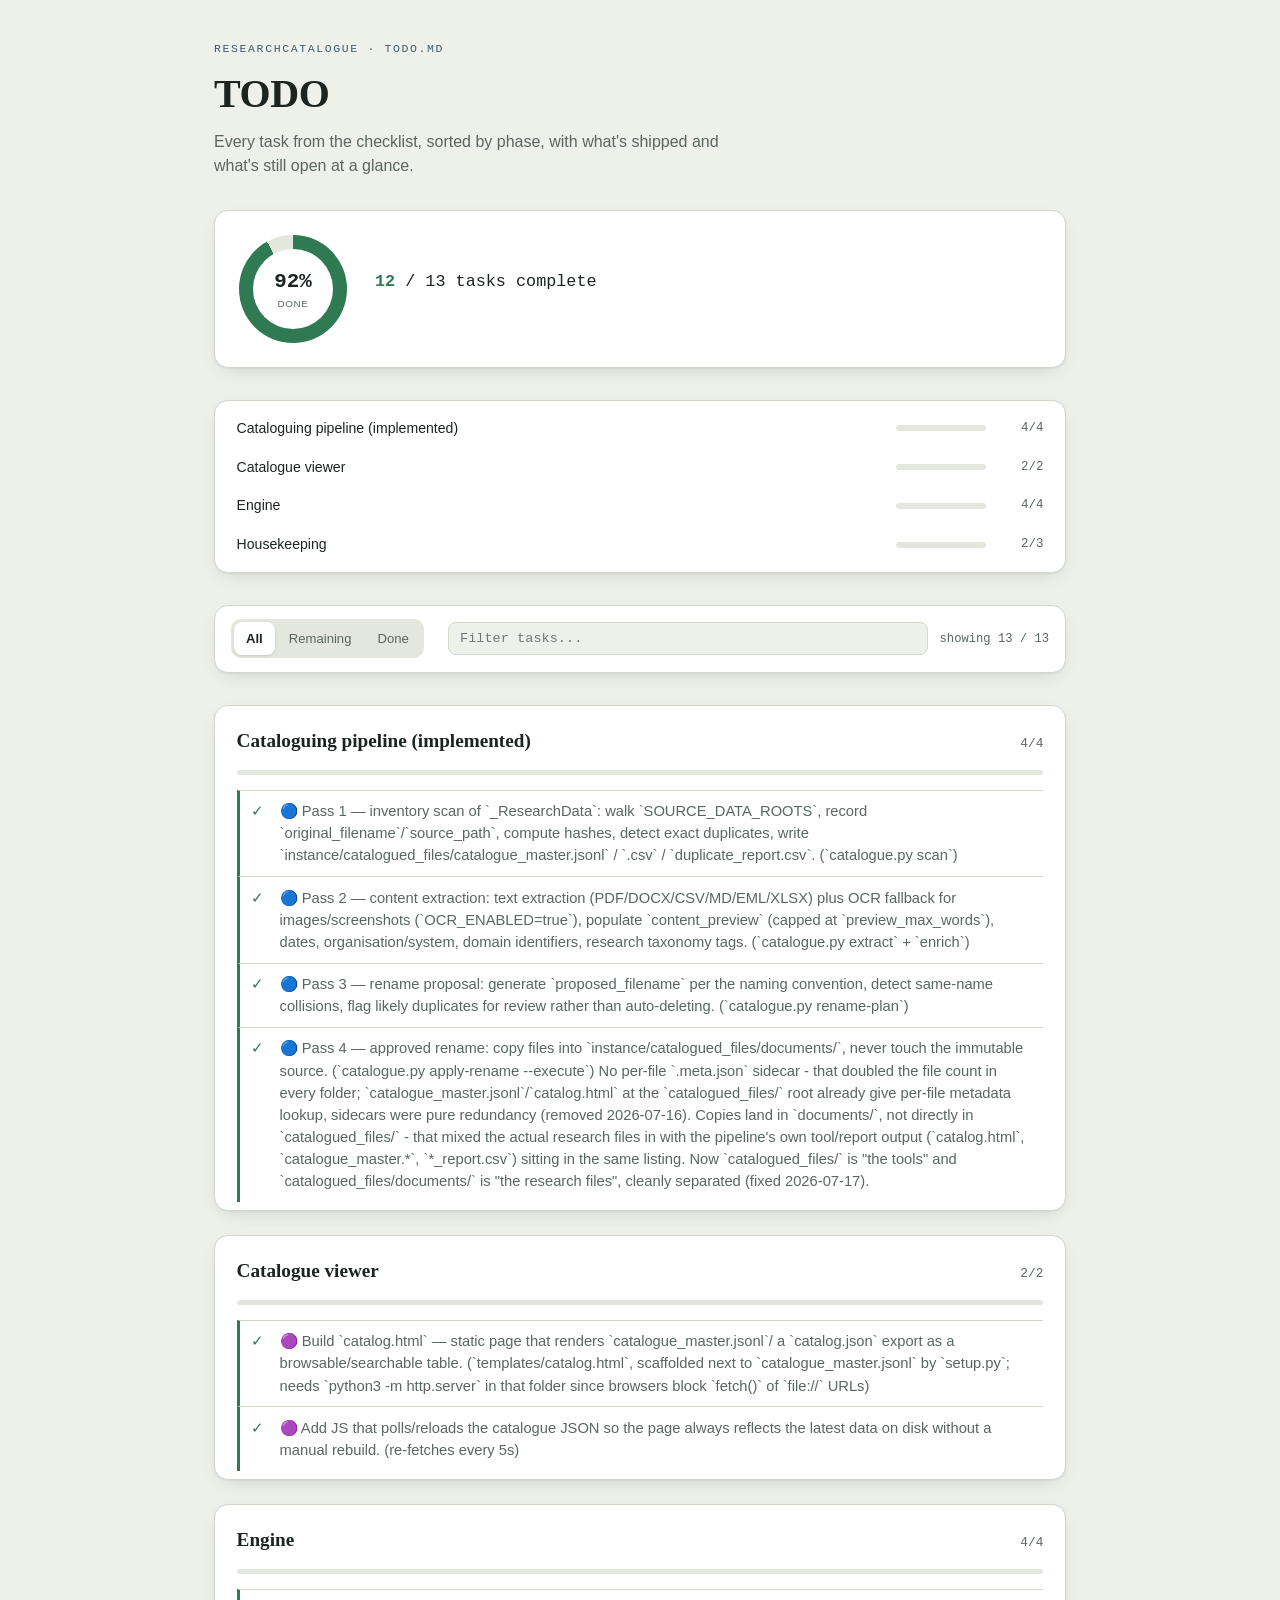
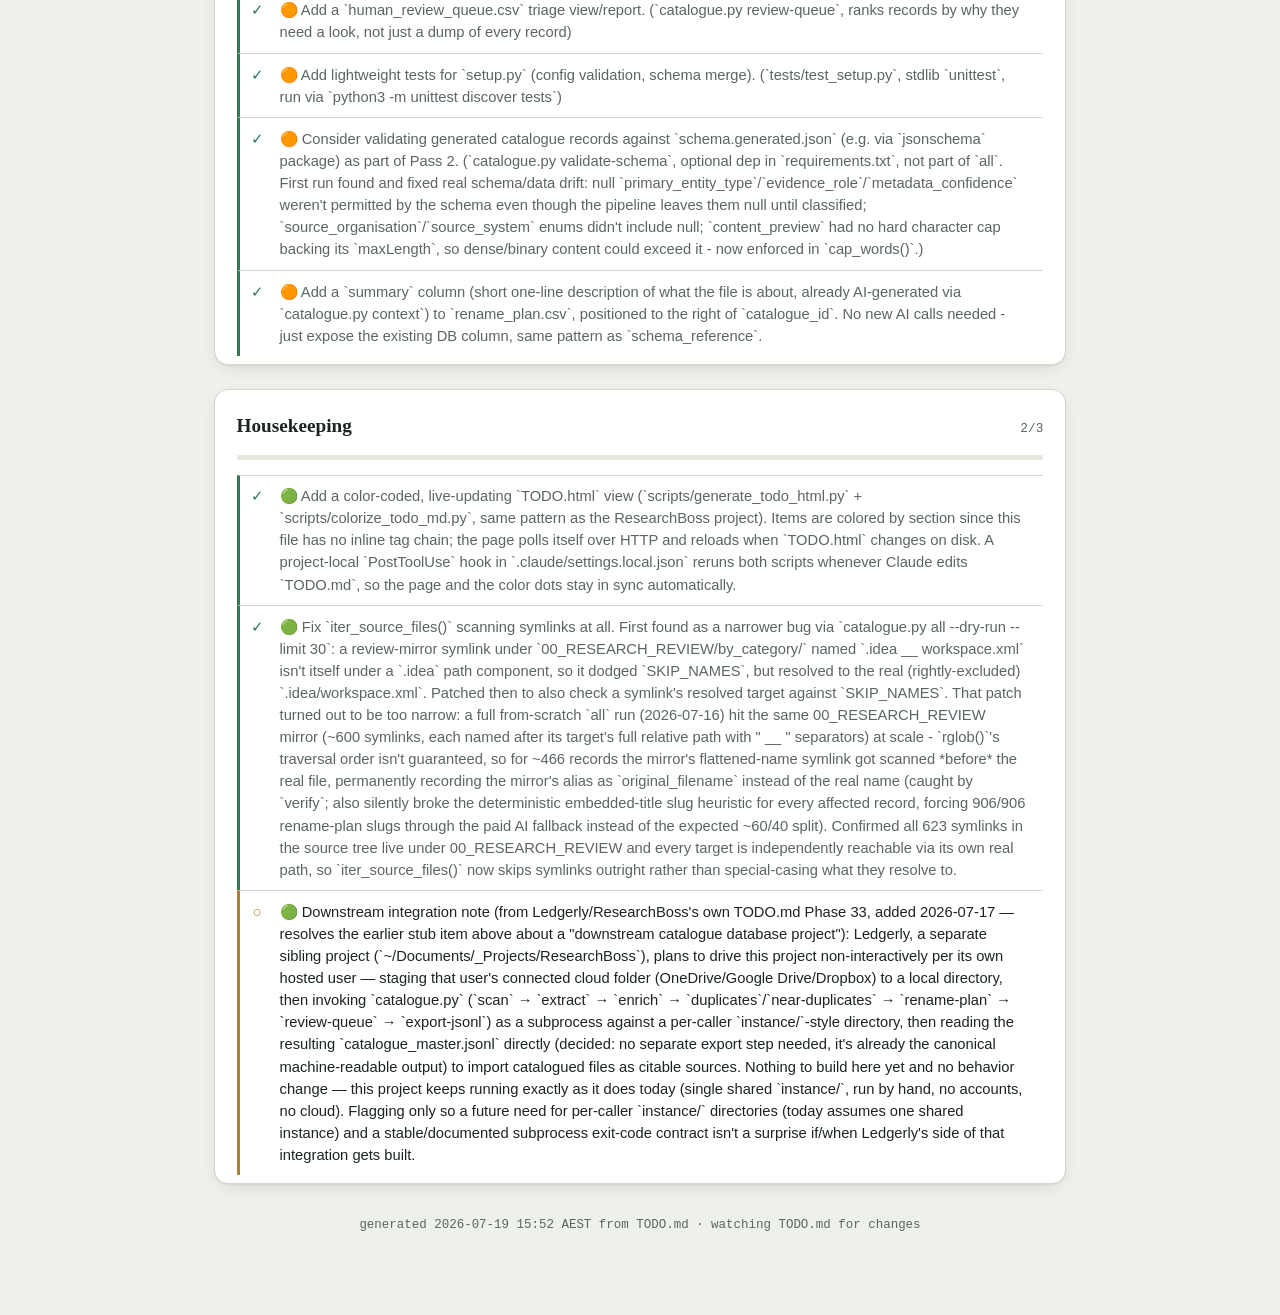
==== commit f4c4fbac: "Resolve downstream-integration TODO stub with Ledgerly's Phase 33 plan; ignore stray .ai/ dir Ledger" ====
--- a/TODO.html
+++ b/TODO.html
@@ -152,11 +152,11 @@
 
   <main id="phases"></main>
 
-  <footer>generated 2026-07-17 09:01 AEST from TODO.md &middot; <span id="live-status">auto-refreshes when TODO.md changes (needs http, not file://)</span></footer>
+  <footer>generated 2026-07-19 15:52 AEST from TODO.md &middot; <span id="live-status">auto-refreshes when TODO.md changes (needs http, not file://)</span></footer>
 </div>
 
 <script>
-  const DATA = [{"title": "Cataloguing pipeline (implemented)", "items": [{"done": true, "category": null, "text": "\ud83d\udd35 Pass 1 \u2014 inventory scan of `_ResearchData`: walk `SOURCE_DATA_ROOTS`, record `original_filename`/`source_path`, compute hashes, detect exact duplicates, write `instance/catalogued_files/catalogue_master.jsonl` / `.csv` / `duplicate_report.csv`. (`catalogue.py scan`)"}, {"done": true, "category": null, "text": "\ud83d\udd35 Pass 2 \u2014 content extraction: text extraction (PDF/DOCX/CSV/MD/EML/XLSX) plus OCR fallback for images/screenshots (`OCR_ENABLED=true`), populate `content_preview` (capped at `preview_max_words`), dates, organisation/system, domain identifiers, research taxonomy tags. (`catalogue.py extract` + `enrich`)"}, {"done": true, "category": null, "text": "\ud83d\udd35 Pass 3 \u2014 rename proposal: generate `proposed_filename` per the naming convention, detect same-name collisions, flag likely duplicates for review rather than auto-deleting. (`catalogue.py rename-plan`)"}, {"done": true, "category": null, "text": "\ud83d\udd35 Pass 4 \u2014 approved rename: copy files into `instance/catalogued_files/documents/`, never touch the immutable source. (`catalogue.py apply-rename --execute`) No per-file `.meta.json` sidecar - that doubled the file count in every folder; `catalogue_master.jsonl`/`catalog.html` at the `catalogued_files/` root already give per-file metadata lookup, sidecars were pure redundancy (removed 2026-07-16). Copies land in `documents/`, not directly in `catalogued_files/` - that mixed the actual research files in with the pipeline's own tool/report output (`catalog.html`, `catalogue_master.*`, `*_report.csv`) sitting in the same listing. Now `catalogued_files/` is \"the tools\" and `catalogued_files/documents/` is \"the research files\", cleanly separated (fixed 2026-07-17)."}]}, {"title": "Catalogue viewer", "items": [{"done": true, "category": null, "text": "\ud83d\udfe3 Build `catalog.html` \u2014 static page that renders `catalogue_master.jsonl`/ a `catalog.json` export as a browsable/searchable table. (`templates/catalog.html`, scaffolded next to `catalogue_master.jsonl` by `setup.py`; needs `python3 -m http.server` in that folder since browsers block `fetch()` of `file://` URLs)"}, {"done": true, "category": null, "text": "\ud83d\udfe3 Add JS that polls/reloads the catalogue JSON so the page always reflects the latest data on disk without a manual rebuild. (re-fetches every 5s)"}]}, {"title": "Engine", "items": [{"done": true, "category": null, "text": "\ud83d\udfe0 Add a `human_review_queue.csv` triage view/report. (`catalogue.py review-queue`, ranks records by why they need a look, not just a dump of every record)"}, {"done": true, "category": null, "text": "\ud83d\udfe0 Add lightweight tests for `setup.py` (config validation, schema merge). (`tests/test_setup.py`, stdlib `unittest`, run via `python3 -m unittest discover tests`)"}, {"done": true, "category": null, "text": "\ud83d\udfe0 Consider validating generated catalogue records against `schema.generated.json` (e.g. via `jsonschema` package) as part of Pass 2. (`catalogue.py validate-schema`, optional dep in `requirements.txt`, not part of `all`. First run found and fixed real schema/data drift: null `primary_entity_type`/`evidence_role`/`metadata_confidence` weren't permitted by the schema even though the pipeline leaves them null until classified; `source_organisation`/`source_system` enums didn't include null; `content_preview` had no hard character cap backing its `maxLength`, so dense/binary content could exceed it - now enforced in `cap_words()`.)"}, {"done": true, "category": null, "text": "\ud83d\udfe0 Add a `summary` column (short one-line description of what the file is about, already AI-generated via `catalogue.py context`) to `rename_plan.csv`, positioned to the right of `catalogue_id`. No new AI calls needed - just expose the existing DB column, same pattern as `schema_reference`."}]}, {"title": "Housekeeping", "items": [{"done": true, "category": null, "text": "\ud83d\udfe2 Add a color-coded, live-updating `TODO.html` view (`scripts/generate_todo_html.py` + `scripts/colorize_todo_md.py`, same pattern as the ResearchBoss project). Items are colored by section since this file has no inline tag chain; the page polls itself over HTTP and reloads when `TODO.html` changes on disk. A project-local `PostToolUse` hook in `.claude/settings.local.json` reruns both scripts whenever Claude edits `TODO.md`, so the page and the color dots stay in sync automatically."}, {"done": true, "category": null, "text": "\ud83d\udfe2 Fix `iter_source_files()` scanning symlinks at all. First found as a narrower bug via `catalogue.py all --dry-run --limit 30`: a review-mirror symlink under `00_RESEARCH_REVIEW/by_category/` named `.idea __ workspace.xml` isn't itself under a `.idea` path component, so it dodged `SKIP_NAMES`, but resolved to the real (rightly-excluded) `.idea/workspace.xml`. Patched then to also check a symlink's resolved target against `SKIP_NAMES`. That patch turned out to be too narrow: a full from-scratch `all` run (2026-07-16) hit the same 00_RESEARCH_REVIEW mirror (~600 symlinks, each named after its target's full relative path with \" __ \" separators) at scale - `rglob()`'s traversal order isn't guaranteed, so for ~466 records the mirror's flattened-name symlink got scanned *before* the real file, permanently recording the mirror's alias as `original_filename` instead of the real name (caught by `verify`; also silently broke the deterministic embedded-title slug heuristic for every affected record, forcing 906/906 rename-plan slugs through the paid AI fallback instead of the expected ~60/40 split). Confirmed all 623 symlinks in the source tree live under 00_RESEARCH_REVIEW and every target is independently reachable via its own real path, so `iter_source_files()` now skips symlinks outright rather than special-casing what they resolve to."}, {"done": false, "category": null, "text": "\ud83d\udfe2 Decide whether `researchboss` (the downstream catalogue database project mentioned by the user) should consume `catalogue_master.jsonl` directly or via an export step."}]}];
+  const DATA = [{"title": "Cataloguing pipeline (implemented)", "items": [{"done": true, "category": null, "text": "\ud83d\udd35 Pass 1 \u2014 inventory scan of `_ResearchData`: walk `SOURCE_DATA_ROOTS`, record `original_filename`/`source_path`, compute hashes, detect exact duplicates, write `instance/catalogued_files/catalogue_master.jsonl` / `.csv` / `duplicate_report.csv`. (`catalogue.py scan`)"}, {"done": true, "category": null, "text": "\ud83d\udd35 Pass 2 \u2014 content extraction: text extraction (PDF/DOCX/CSV/MD/EML/XLSX) plus OCR fallback for images/screenshots (`OCR_ENABLED=true`), populate `content_preview` (capped at `preview_max_words`), dates, organisation/system, domain identifiers, research taxonomy tags. (`catalogue.py extract` + `enrich`)"}, {"done": true, "category": null, "text": "\ud83d\udd35 Pass 3 \u2014 rename proposal: generate `proposed_filename` per the naming convention, detect same-name collisions, flag likely duplicates for review rather than auto-deleting. (`catalogue.py rename-plan`)"}, {"done": true, "category": null, "text": "\ud83d\udd35 Pass 4 \u2014 approved rename: copy files into `instance/catalogued_files/documents/`, never touch the immutable source. (`catalogue.py apply-rename --execute`) No per-file `.meta.json` sidecar - that doubled the file count in every folder; `catalogue_master.jsonl`/`catalog.html` at the `catalogued_files/` root already give per-file metadata lookup, sidecars were pure redundancy (removed 2026-07-16). Copies land in `documents/`, not directly in `catalogued_files/` - that mixed the actual research files in with the pipeline's own tool/report output (`catalog.html`, `catalogue_master.*`, `*_report.csv`) sitting in the same listing. Now `catalogued_files/` is \"the tools\" and `catalogued_files/documents/` is \"the research files\", cleanly separated (fixed 2026-07-17)."}]}, {"title": "Catalogue viewer", "items": [{"done": true, "category": null, "text": "\ud83d\udfe3 Build `catalog.html` \u2014 static page that renders `catalogue_master.jsonl`/ a `catalog.json` export as a browsable/searchable table. (`templates/catalog.html`, scaffolded next to `catalogue_master.jsonl` by `setup.py`; needs `python3 -m http.server` in that folder since browsers block `fetch()` of `file://` URLs)"}, {"done": true, "category": null, "text": "\ud83d\udfe3 Add JS that polls/reloads the catalogue JSON so the page always reflects the latest data on disk without a manual rebuild. (re-fetches every 5s)"}]}, {"title": "Engine", "items": [{"done": true, "category": null, "text": "\ud83d\udfe0 Add a `human_review_queue.csv` triage view/report. (`catalogue.py review-queue`, ranks records by why they need a look, not just a dump of every record)"}, {"done": true, "category": null, "text": "\ud83d\udfe0 Add lightweight tests for `setup.py` (config validation, schema merge). (`tests/test_setup.py`, stdlib `unittest`, run via `python3 -m unittest discover tests`)"}, {"done": true, "category": null, "text": "\ud83d\udfe0 Consider validating generated catalogue records against `schema.generated.json` (e.g. via `jsonschema` package) as part of Pass 2. (`catalogue.py validate-schema`, optional dep in `requirements.txt`, not part of `all`. First run found and fixed real schema/data drift: null `primary_entity_type`/`evidence_role`/`metadata_confidence` weren't permitted by the schema even though the pipeline leaves them null until classified; `source_organisation`/`source_system` enums didn't include null; `content_preview` had no hard character cap backing its `maxLength`, so dense/binary content could exceed it - now enforced in `cap_words()`.)"}, {"done": true, "category": null, "text": "\ud83d\udfe0 Add a `summary` column (short one-line description of what the file is about, already AI-generated via `catalogue.py context`) to `rename_plan.csv`, positioned to the right of `catalogue_id`. No new AI calls needed - just expose the existing DB column, same pattern as `schema_reference`."}]}, {"title": "Housekeeping", "items": [{"done": true, "category": null, "text": "\ud83d\udfe2 Add a color-coded, live-updating `TODO.html` view (`scripts/generate_todo_html.py` + `scripts/colorize_todo_md.py`, same pattern as the ResearchBoss project). Items are colored by section since this file has no inline tag chain; the page polls itself over HTTP and reloads when `TODO.html` changes on disk. A project-local `PostToolUse` hook in `.claude/settings.local.json` reruns both scripts whenever Claude edits `TODO.md`, so the page and the color dots stay in sync automatically."}, {"done": true, "category": null, "text": "\ud83d\udfe2 Fix `iter_source_files()` scanning symlinks at all. First found as a narrower bug via `catalogue.py all --dry-run --limit 30`: a review-mirror symlink under `00_RESEARCH_REVIEW/by_category/` named `.idea __ workspace.xml` isn't itself under a `.idea` path component, so it dodged `SKIP_NAMES`, but resolved to the real (rightly-excluded) `.idea/workspace.xml`. Patched then to also check a symlink's resolved target against `SKIP_NAMES`. That patch turned out to be too narrow: a full from-scratch `all` run (2026-07-16) hit the same 00_RESEARCH_REVIEW mirror (~600 symlinks, each named after its target's full relative path with \" __ \" separators) at scale - `rglob()`'s traversal order isn't guaranteed, so for ~466 records the mirror's flattened-name symlink got scanned *before* the real file, permanently recording the mirror's alias as `original_filename` instead of the real name (caught by `verify`; also silently broke the deterministic embedded-title slug heuristic for every affected record, forcing 906/906 rename-plan slugs through the paid AI fallback instead of the expected ~60/40 split). Confirmed all 623 symlinks in the source tree live under 00_RESEARCH_REVIEW and every target is independently reachable via its own real path, so `iter_source_files()` now skips symlinks outright rather than special-casing what they resolve to."}, {"done": false, "category": null, "text": "\ud83d\udfe2 Downstream integration note (from Ledgerly/ResearchBoss's own TODO.md Phase 33, added 2026-07-17 \u2014 resolves the earlier stub item above about a \"downstream catalogue database project\"): Ledgerly, a separate sibling project (`~/Documents/_Projects/ResearchBoss`), plans to drive this project non-interactively per its own hosted user \u2014 staging that user's connected cloud folder (OneDrive/Google Drive/Dropbox) to a local directory, then invoking `catalogue.py` (`scan` \u2192 `extract` \u2192 `enrich` \u2192 `duplicates`/`near-duplicates` \u2192 `rename-plan` \u2192 `review-queue` \u2192 `export-jsonl`) as a subprocess against a per-caller `instance/`-style directory, then reading the resulting `catalogue_master.jsonl` directly (decided: no separate export step needed, it's already the canonical machine-readable output) to import catalogued files as citable sources. Nothing to build here yet and no behavior change \u2014 this project keeps running exactly as it does today (single shared `instance/`, run by hand, no accounts, no cloud). Flagging only so a future need for per-caller `instance/` directories (today assumes one shared instance) and a stable/documented subprocess exit-code contract isn't a surprise if/when Ledgerly's side of that integration gets built."}]}];
   const CATS = {};
   const HAS_CATS = false;
 
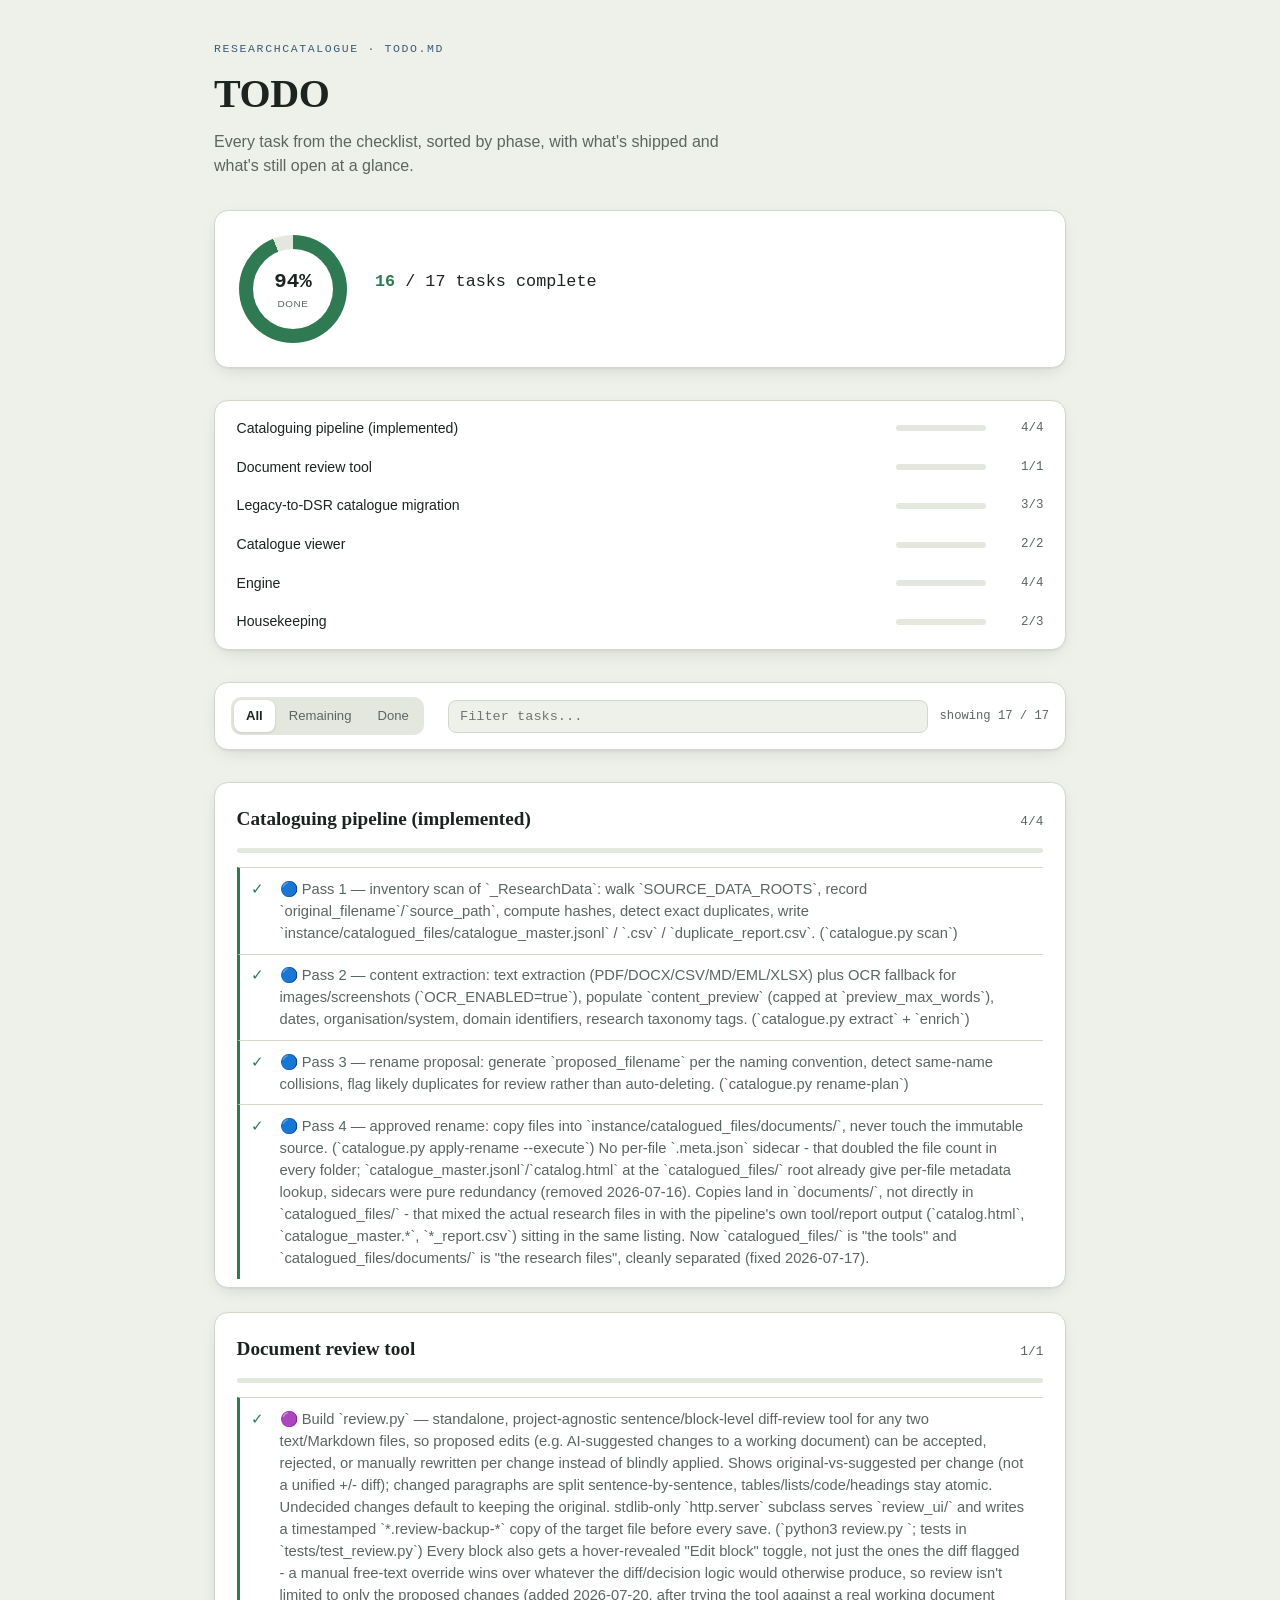
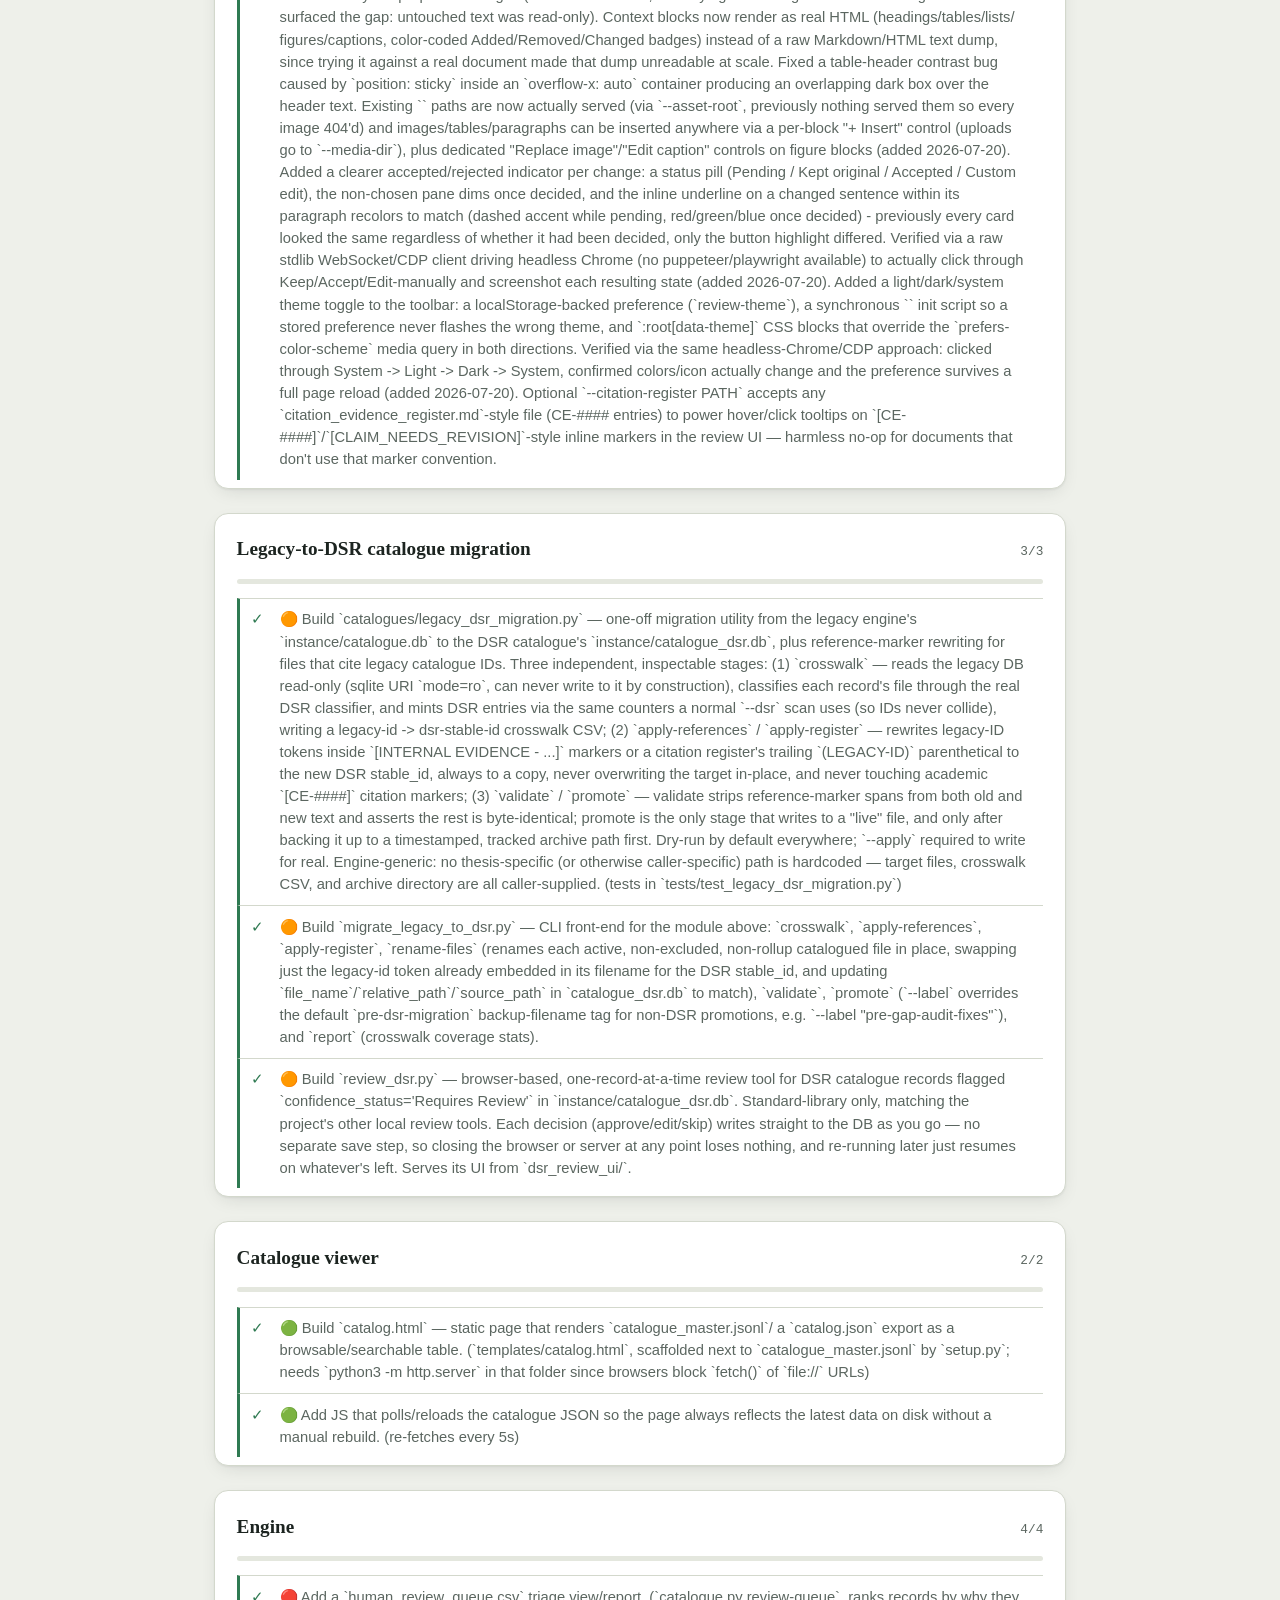
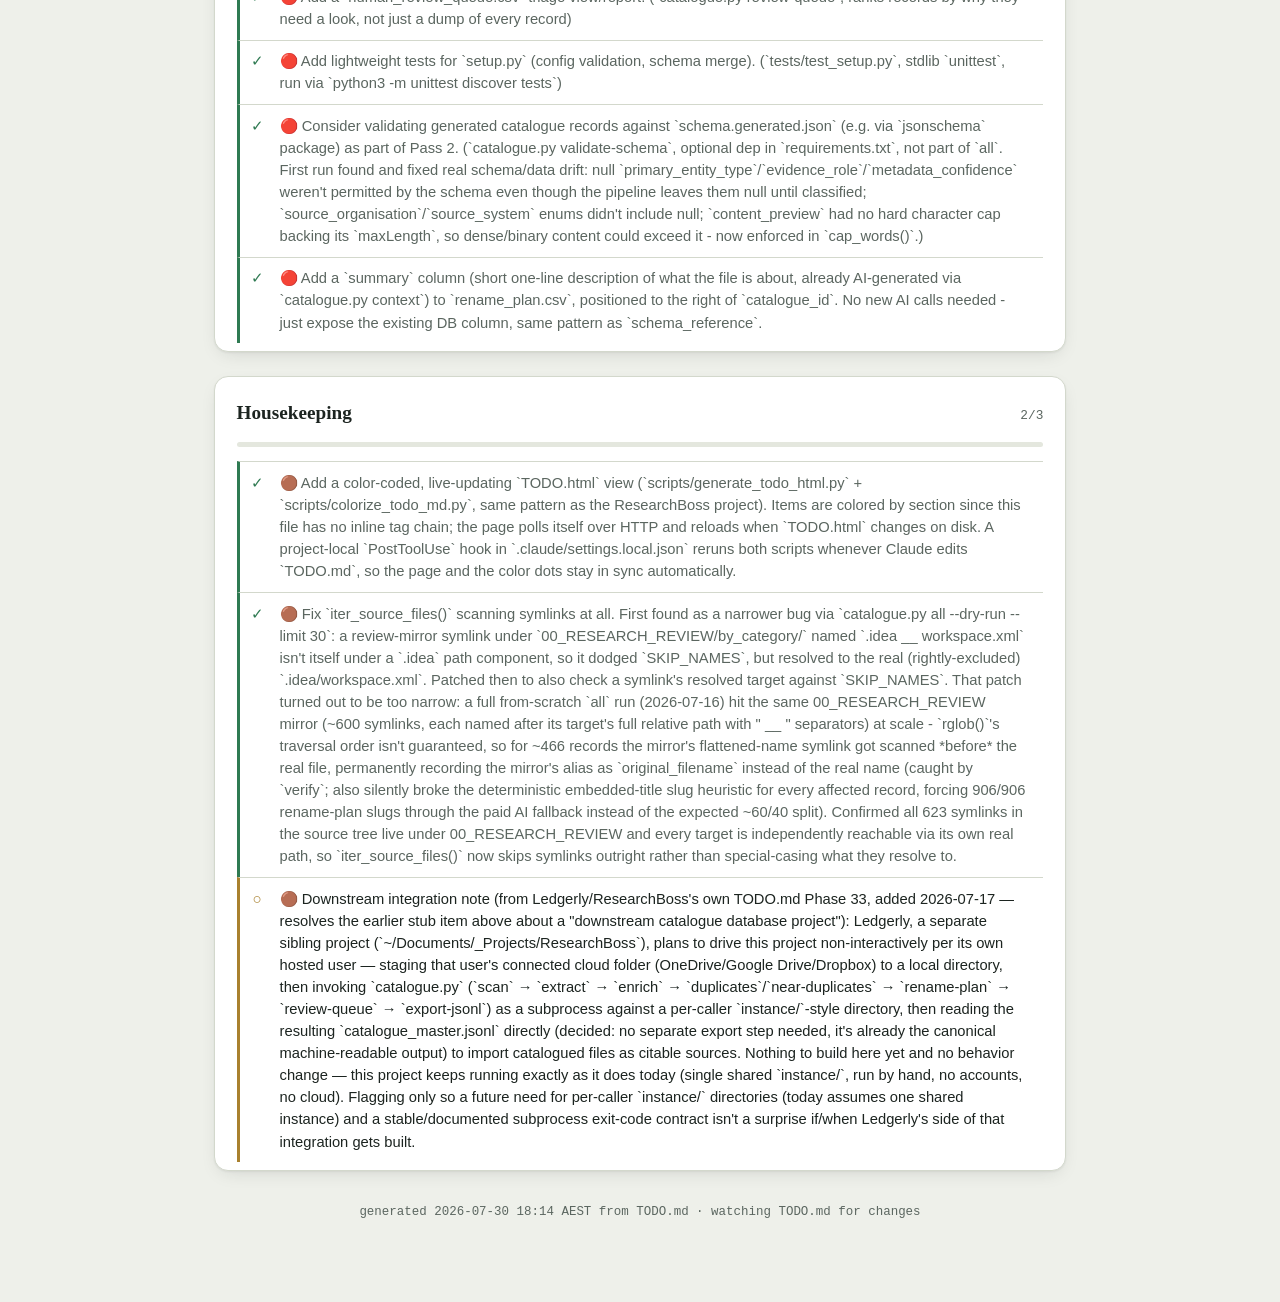
==== commit 1137b653: "Document review.py and DSR migration tooling in README/TODO; gitignore their scratch output review.p" ====
--- a/TODO.html
+++ b/TODO.html
@@ -152,11 +152,11 @@
 
   <main id="phases"></main>
 
-  <footer>generated 2026-07-19 15:52 AEST from TODO.md &middot; <span id="live-status">auto-refreshes when TODO.md changes (needs http, not file://)</span></footer>
+  <footer>generated 2026-07-30 18:14 AEST from TODO.md &middot; <span id="live-status">auto-refreshes when TODO.md changes (needs http, not file://)</span></footer>
 </div>
 
 <script>
-  const DATA = [{"title": "Cataloguing pipeline (implemented)", "items": [{"done": true, "category": null, "text": "\ud83d\udd35 Pass 1 \u2014 inventory scan of `_ResearchData`: walk `SOURCE_DATA_ROOTS`, record `original_filename`/`source_path`, compute hashes, detect exact duplicates, write `instance/catalogued_files/catalogue_master.jsonl` / `.csv` / `duplicate_report.csv`. (`catalogue.py scan`)"}, {"done": true, "category": null, "text": "\ud83d\udd35 Pass 2 \u2014 content extraction: text extraction (PDF/DOCX/CSV/MD/EML/XLSX) plus OCR fallback for images/screenshots (`OCR_ENABLED=true`), populate `content_preview` (capped at `preview_max_words`), dates, organisation/system, domain identifiers, research taxonomy tags. (`catalogue.py extract` + `enrich`)"}, {"done": true, "category": null, "text": "\ud83d\udd35 Pass 3 \u2014 rename proposal: generate `proposed_filename` per the naming convention, detect same-name collisions, flag likely duplicates for review rather than auto-deleting. (`catalogue.py rename-plan`)"}, {"done": true, "category": null, "text": "\ud83d\udd35 Pass 4 \u2014 approved rename: copy files into `instance/catalogued_files/documents/`, never touch the immutable source. (`catalogue.py apply-rename --execute`) No per-file `.meta.json` sidecar - that doubled the file count in every folder; `catalogue_master.jsonl`/`catalog.html` at the `catalogued_files/` root already give per-file metadata lookup, sidecars were pure redundancy (removed 2026-07-16). Copies land in `documents/`, not directly in `catalogued_files/` - that mixed the actual research files in with the pipeline's own tool/report output (`catalog.html`, `catalogue_master.*`, `*_report.csv`) sitting in the same listing. Now `catalogued_files/` is \"the tools\" and `catalogued_files/documents/` is \"the research files\", cleanly separated (fixed 2026-07-17)."}]}, {"title": "Catalogue viewer", "items": [{"done": true, "category": null, "text": "\ud83d\udfe3 Build `catalog.html` \u2014 static page that renders `catalogue_master.jsonl`/ a `catalog.json` export as a browsable/searchable table. (`templates/catalog.html`, scaffolded next to `catalogue_master.jsonl` by `setup.py`; needs `python3 -m http.server` in that folder since browsers block `fetch()` of `file://` URLs)"}, {"done": true, "category": null, "text": "\ud83d\udfe3 Add JS that polls/reloads the catalogue JSON so the page always reflects the latest data on disk without a manual rebuild. (re-fetches every 5s)"}]}, {"title": "Engine", "items": [{"done": true, "category": null, "text": "\ud83d\udfe0 Add a `human_review_queue.csv` triage view/report. (`catalogue.py review-queue`, ranks records by why they need a look, not just a dump of every record)"}, {"done": true, "category": null, "text": "\ud83d\udfe0 Add lightweight tests for `setup.py` (config validation, schema merge). (`tests/test_setup.py`, stdlib `unittest`, run via `python3 -m unittest discover tests`)"}, {"done": true, "category": null, "text": "\ud83d\udfe0 Consider validating generated catalogue records against `schema.generated.json` (e.g. via `jsonschema` package) as part of Pass 2. (`catalogue.py validate-schema`, optional dep in `requirements.txt`, not part of `all`. First run found and fixed real schema/data drift: null `primary_entity_type`/`evidence_role`/`metadata_confidence` weren't permitted by the schema even though the pipeline leaves them null until classified; `source_organisation`/`source_system` enums didn't include null; `content_preview` had no hard character cap backing its `maxLength`, so dense/binary content could exceed it - now enforced in `cap_words()`.)"}, {"done": true, "category": null, "text": "\ud83d\udfe0 Add a `summary` column (short one-line description of what the file is about, already AI-generated via `catalogue.py context`) to `rename_plan.csv`, positioned to the right of `catalogue_id`. No new AI calls needed - just expose the existing DB column, same pattern as `schema_reference`."}]}, {"title": "Housekeeping", "items": [{"done": true, "category": null, "text": "\ud83d\udfe2 Add a color-coded, live-updating `TODO.html` view (`scripts/generate_todo_html.py` + `scripts/colorize_todo_md.py`, same pattern as the ResearchBoss project). Items are colored by section since this file has no inline tag chain; the page polls itself over HTTP and reloads when `TODO.html` changes on disk. A project-local `PostToolUse` hook in `.claude/settings.local.json` reruns both scripts whenever Claude edits `TODO.md`, so the page and the color dots stay in sync automatically."}, {"done": true, "category": null, "text": "\ud83d\udfe2 Fix `iter_source_files()` scanning symlinks at all. First found as a narrower bug via `catalogue.py all --dry-run --limit 30`: a review-mirror symlink under `00_RESEARCH_REVIEW/by_category/` named `.idea __ workspace.xml` isn't itself under a `.idea` path component, so it dodged `SKIP_NAMES`, but resolved to the real (rightly-excluded) `.idea/workspace.xml`. Patched then to also check a symlink's resolved target against `SKIP_NAMES`. That patch turned out to be too narrow: a full from-scratch `all` run (2026-07-16) hit the same 00_RESEARCH_REVIEW mirror (~600 symlinks, each named after its target's full relative path with \" __ \" separators) at scale - `rglob()`'s traversal order isn't guaranteed, so for ~466 records the mirror's flattened-name symlink got scanned *before* the real file, permanently recording the mirror's alias as `original_filename` instead of the real name (caught by `verify`; also silently broke the deterministic embedded-title slug heuristic for every affected record, forcing 906/906 rename-plan slugs through the paid AI fallback instead of the expected ~60/40 split). Confirmed all 623 symlinks in the source tree live under 00_RESEARCH_REVIEW and every target is independently reachable via its own real path, so `iter_source_files()` now skips symlinks outright rather than special-casing what they resolve to."}, {"done": false, "category": null, "text": "\ud83d\udfe2 Downstream integration note (from Ledgerly/ResearchBoss's own TODO.md Phase 33, added 2026-07-17 \u2014 resolves the earlier stub item above about a \"downstream catalogue database project\"): Ledgerly, a separate sibling project (`~/Documents/_Projects/ResearchBoss`), plans to drive this project non-interactively per its own hosted user \u2014 staging that user's connected cloud folder (OneDrive/Google Drive/Dropbox) to a local directory, then invoking `catalogue.py` (`scan` \u2192 `extract` \u2192 `enrich` \u2192 `duplicates`/`near-duplicates` \u2192 `rename-plan` \u2192 `review-queue` \u2192 `export-jsonl`) as a subprocess against a per-caller `instance/`-style directory, then reading the resulting `catalogue_master.jsonl` directly (decided: no separate export step needed, it's already the canonical machine-readable output) to import catalogued files as citable sources. Nothing to build here yet and no behavior change \u2014 this project keeps running exactly as it does today (single shared `instance/`, run by hand, no accounts, no cloud). Flagging only so a future need for per-caller `instance/` directories (today assumes one shared instance) and a stable/documented subprocess exit-code contract isn't a surprise if/when Ledgerly's side of that integration gets built."}]}];
+  const DATA = [{"title": "Cataloguing pipeline (implemented)", "items": [{"done": true, "category": null, "text": "\ud83d\udd35 Pass 1 \u2014 inventory scan of `_ResearchData`: walk `SOURCE_DATA_ROOTS`, record `original_filename`/`source_path`, compute hashes, detect exact duplicates, write `instance/catalogued_files/catalogue_master.jsonl` / `.csv` / `duplicate_report.csv`. (`catalogue.py scan`)"}, {"done": true, "category": null, "text": "\ud83d\udd35 Pass 2 \u2014 content extraction: text extraction (PDF/DOCX/CSV/MD/EML/XLSX) plus OCR fallback for images/screenshots (`OCR_ENABLED=true`), populate `content_preview` (capped at `preview_max_words`), dates, organisation/system, domain identifiers, research taxonomy tags. (`catalogue.py extract` + `enrich`)"}, {"done": true, "category": null, "text": "\ud83d\udd35 Pass 3 \u2014 rename proposal: generate `proposed_filename` per the naming convention, detect same-name collisions, flag likely duplicates for review rather than auto-deleting. (`catalogue.py rename-plan`)"}, {"done": true, "category": null, "text": "\ud83d\udd35 Pass 4 \u2014 approved rename: copy files into `instance/catalogued_files/documents/`, never touch the immutable source. (`catalogue.py apply-rename --execute`) No per-file `.meta.json` sidecar - that doubled the file count in every folder; `catalogue_master.jsonl`/`catalog.html` at the `catalogued_files/` root already give per-file metadata lookup, sidecars were pure redundancy (removed 2026-07-16). Copies land in `documents/`, not directly in `catalogued_files/` - that mixed the actual research files in with the pipeline's own tool/report output (`catalog.html`, `catalogue_master.*`, `*_report.csv`) sitting in the same listing. Now `catalogued_files/` is \"the tools\" and `catalogued_files/documents/` is \"the research files\", cleanly separated (fixed 2026-07-17)."}]}, {"title": "Document review tool", "items": [{"done": true, "category": null, "text": "\ud83d\udfe3 Build `review.py` \u2014 standalone, project-agnostic sentence/block-level diff-review tool for any two text/Markdown files, so proposed edits (e.g. AI-suggested changes to a working document) can be accepted, rejected, or manually rewritten per change instead of blindly applied. Shows original-vs-suggested per change (not a unified +/- diff); changed paragraphs are split sentence-by-sentence, tables/lists/code/headings stay atomic. Undecided changes default to keeping the original. stdlib-only `http.server` subclass serves `review_ui/` and writes a timestamped `*.review-backup-*` copy of the target file before every save. (`python3 review.py <original.md> <proposed.md>`; tests in `tests/test_review.py`) Every block also gets a hover-revealed \"Edit block\" toggle, not just the ones the diff flagged - a manual free-text override wins over whatever the diff/decision logic would otherwise produce, so review isn't limited to only the proposed changes (added 2026-07-20, after trying the tool against a real working document surfaced the gap: untouched text was read-only). Context blocks now render as real HTML (headings/tables/lists/ figures/captions, color-coded Added/Removed/Changed badges) instead of a raw Markdown/HTML text dump, since trying it against a real document made that dump unreadable at scale. Fixed a table-header contrast bug caused by `position: sticky` inside an `overflow-x: auto` container producing an overlapping dark box over the header text. Existing `<img>` paths are now actually served (via `--asset-root`, previously nothing served them so every image 404'd) and images/tables/paragraphs can be inserted anywhere via a per-block \"+ Insert\" control (uploads go to `--media-dir`), plus dedicated \"Replace image\"/\"Edit caption\" controls on figure blocks (added 2026-07-20). Added a clearer accepted/rejected indicator per change: a status pill (Pending / Kept original / Accepted / Custom edit), the non-chosen pane dims once decided, and the inline underline on a changed sentence within its paragraph recolors to match (dashed accent while pending, red/green/blue once decided) - previously every card looked the same regardless of whether it had been decided, only the button highlight differed. Verified via a raw stdlib WebSocket/CDP client driving headless Chrome (no puppeteer/playwright available) to actually click through Keep/Accept/Edit-manually and screenshot each resulting state (added 2026-07-20). Added a light/dark/system theme toggle to the toolbar: a localStorage-backed preference (`review-theme`), a synchronous `<head>` init script so a stored preference never flashes the wrong theme, and `:root[data-theme]` CSS blocks that override the `prefers-color-scheme` media query in both directions. Verified via the same headless-Chrome/CDP approach: clicked through System -> Light -> Dark -> System, confirmed colors/icon actually change and the preference survives a full page reload (added 2026-07-20). Optional `--citation-register PATH` accepts any `citation_evidence_register.md`-style file (CE-#### entries) to power hover/click tooltips on `[CE-####]`/`[CLAIM_NEEDS_REVISION]`-style inline markers in the review UI \u2014 harmless no-op for documents that don't use that marker convention."}]}, {"title": "Legacy-to-DSR catalogue migration", "items": [{"done": true, "category": null, "text": "\ud83d\udfe0 Build `catalogues/legacy_dsr_migration.py` \u2014 one-off migration utility from the legacy engine's `instance/catalogue.db` to the DSR catalogue's `instance/catalogue_dsr.db`, plus reference-marker rewriting for files that cite legacy catalogue IDs. Three independent, inspectable stages: (1) `crosswalk` \u2014 reads the legacy DB read-only (sqlite URI `mode=ro`, can never write to it by construction), classifies each record's file through the real DSR classifier, and mints DSR entries via the same counters a normal `--dsr` scan uses (so IDs never collide), writing a legacy-id -> dsr-stable-id crosswalk CSV; (2) `apply-references` / `apply-register` \u2014 rewrites legacy-ID tokens inside `[INTERNAL EVIDENCE - ...]` markers or a citation register's trailing `(LEGACY-ID)` parenthetical to the new DSR stable_id, always to a copy, never overwriting the target in-place, and never touching academic `[CE-####]` citation markers; (3) `validate` / `promote` \u2014 validate strips reference-marker spans from both old and new text and asserts the rest is byte-identical; promote is the only stage that writes to a \"live\" file, and only after backing it up to a timestamped, tracked archive path first. Dry-run by default everywhere; `--apply` required to write for real. Engine-generic: no thesis-specific (or otherwise caller-specific) path is hardcoded \u2014 target files, crosswalk CSV, and archive directory are all caller-supplied. (tests in `tests/test_legacy_dsr_migration.py`)"}, {"done": true, "category": null, "text": "\ud83d\udfe0 Build `migrate_legacy_to_dsr.py` \u2014 CLI front-end for the module above: `crosswalk`, `apply-references`, `apply-register`, `rename-files` (renames each active, non-excluded, non-rollup catalogued file in place, swapping just the legacy-id token already embedded in its filename for the DSR stable_id, and updating `file_name`/`relative_path`/`source_path` in `catalogue_dsr.db` to match), `validate`, `promote` (`--label` overrides the default `pre-dsr-migration` backup-filename tag for non-DSR promotions, e.g. `--label \"pre-gap-audit-fixes\"`), and `report` (crosswalk coverage stats)."}, {"done": true, "category": null, "text": "\ud83d\udfe0 Build `review_dsr.py` \u2014 browser-based, one-record-at-a-time review tool for DSR catalogue records flagged `confidence_status='Requires Review'` in `instance/catalogue_dsr.db`. Standard-library only, matching the project's other local review tools. Each decision (approve/edit/skip) writes straight to the DB as you go \u2014 no separate save step, so closing the browser or server at any point loses nothing, and re-running later just resumes on whatever's left. Serves its UI from `dsr_review_ui/`."}]}, {"title": "Catalogue viewer", "items": [{"done": true, "category": null, "text": "\ud83d\udfe2 Build `catalog.html` \u2014 static page that renders `catalogue_master.jsonl`/ a `catalog.json` export as a browsable/searchable table. (`templates/catalog.html`, scaffolded next to `catalogue_master.jsonl` by `setup.py`; needs `python3 -m http.server` in that folder since browsers block `fetch()` of `file://` URLs)"}, {"done": true, "category": null, "text": "\ud83d\udfe2 Add JS that polls/reloads the catalogue JSON so the page always reflects the latest data on disk without a manual rebuild. (re-fetches every 5s)"}]}, {"title": "Engine", "items": [{"done": true, "category": null, "text": "\ud83d\udd34 Add a `human_review_queue.csv` triage view/report. (`catalogue.py review-queue`, ranks records by why they need a look, not just a dump of every record)"}, {"done": true, "category": null, "text": "\ud83d\udd34 Add lightweight tests for `setup.py` (config validation, schema merge). (`tests/test_setup.py`, stdlib `unittest`, run via `python3 -m unittest discover tests`)"}, {"done": true, "category": null, "text": "\ud83d\udd34 Consider validating generated catalogue records against `schema.generated.json` (e.g. via `jsonschema` package) as part of Pass 2. (`catalogue.py validate-schema`, optional dep in `requirements.txt`, not part of `all`. First run found and fixed real schema/data drift: null `primary_entity_type`/`evidence_role`/`metadata_confidence` weren't permitted by the schema even though the pipeline leaves them null until classified; `source_organisation`/`source_system` enums didn't include null; `content_preview` had no hard character cap backing its `maxLength`, so dense/binary content could exceed it - now enforced in `cap_words()`.)"}, {"done": true, "category": null, "text": "\ud83d\udd34 Add a `summary` column (short one-line description of what the file is about, already AI-generated via `catalogue.py context`) to `rename_plan.csv`, positioned to the right of `catalogue_id`. No new AI calls needed - just expose the existing DB column, same pattern as `schema_reference`."}]}, {"title": "Housekeeping", "items": [{"done": true, "category": null, "text": "\ud83d\udfe4 Add a color-coded, live-updating `TODO.html` view (`scripts/generate_todo_html.py` + `scripts/colorize_todo_md.py`, same pattern as the ResearchBoss project). Items are colored by section since this file has no inline tag chain; the page polls itself over HTTP and reloads when `TODO.html` changes on disk. A project-local `PostToolUse` hook in `.claude/settings.local.json` reruns both scripts whenever Claude edits `TODO.md`, so the page and the color dots stay in sync automatically."}, {"done": true, "category": null, "text": "\ud83d\udfe4 Fix `iter_source_files()` scanning symlinks at all. First found as a narrower bug via `catalogue.py all --dry-run --limit 30`: a review-mirror symlink under `00_RESEARCH_REVIEW/by_category/` named `.idea __ workspace.xml` isn't itself under a `.idea` path component, so it dodged `SKIP_NAMES`, but resolved to the real (rightly-excluded) `.idea/workspace.xml`. Patched then to also check a symlink's resolved target against `SKIP_NAMES`. That patch turned out to be too narrow: a full from-scratch `all` run (2026-07-16) hit the same 00_RESEARCH_REVIEW mirror (~600 symlinks, each named after its target's full relative path with \" __ \" separators) at scale - `rglob()`'s traversal order isn't guaranteed, so for ~466 records the mirror's flattened-name symlink got scanned *before* the real file, permanently recording the mirror's alias as `original_filename` instead of the real name (caught by `verify`; also silently broke the deterministic embedded-title slug heuristic for every affected record, forcing 906/906 rename-plan slugs through the paid AI fallback instead of the expected ~60/40 split). Confirmed all 623 symlinks in the source tree live under 00_RESEARCH_REVIEW and every target is independently reachable via its own real path, so `iter_source_files()` now skips symlinks outright rather than special-casing what they resolve to."}, {"done": false, "category": null, "text": "\ud83d\udfe4 Downstream integration note (from Ledgerly/ResearchBoss's own TODO.md Phase 33, added 2026-07-17 \u2014 resolves the earlier stub item above about a \"downstream catalogue database project\"): Ledgerly, a separate sibling project (`~/Documents/_Projects/ResearchBoss`), plans to drive this project non-interactively per its own hosted user \u2014 staging that user's connected cloud folder (OneDrive/Google Drive/Dropbox) to a local directory, then invoking `catalogue.py` (`scan` \u2192 `extract` \u2192 `enrich` \u2192 `duplicates`/`near-duplicates` \u2192 `rename-plan` \u2192 `review-queue` \u2192 `export-jsonl`) as a subprocess against a per-caller `instance/`-style directory, then reading the resulting `catalogue_master.jsonl` directly (decided: no separate export step needed, it's already the canonical machine-readable output) to import catalogued files as citable sources. Nothing to build here yet and no behavior change \u2014 this project keeps running exactly as it does today (single shared `instance/`, run by hand, no accounts, no cloud). Flagging only so a future need for per-caller `instance/` directories (today assumes one shared instance) and a stable/documented subprocess exit-code contract isn't a surprise if/when Ledgerly's side of that integration gets built."}]}];
   const CATS = {};
   const HAS_CATS = false;
 
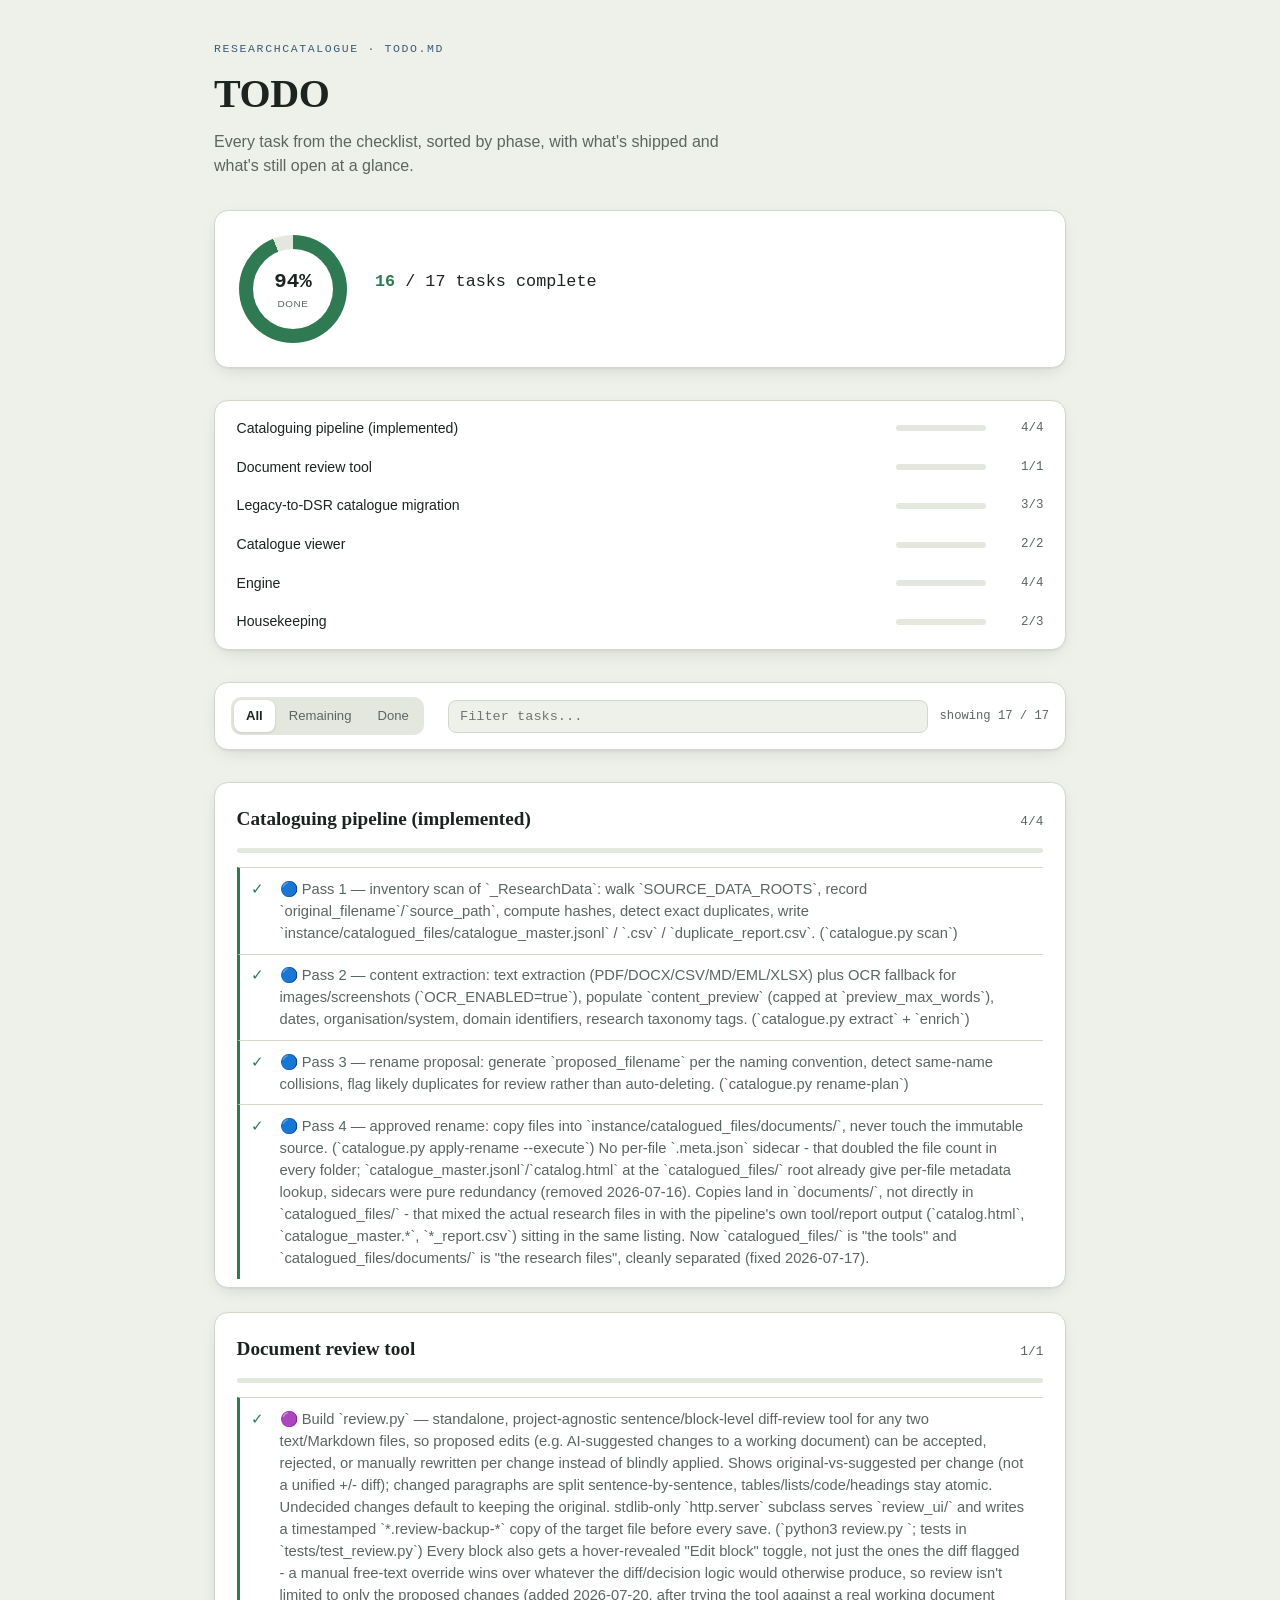
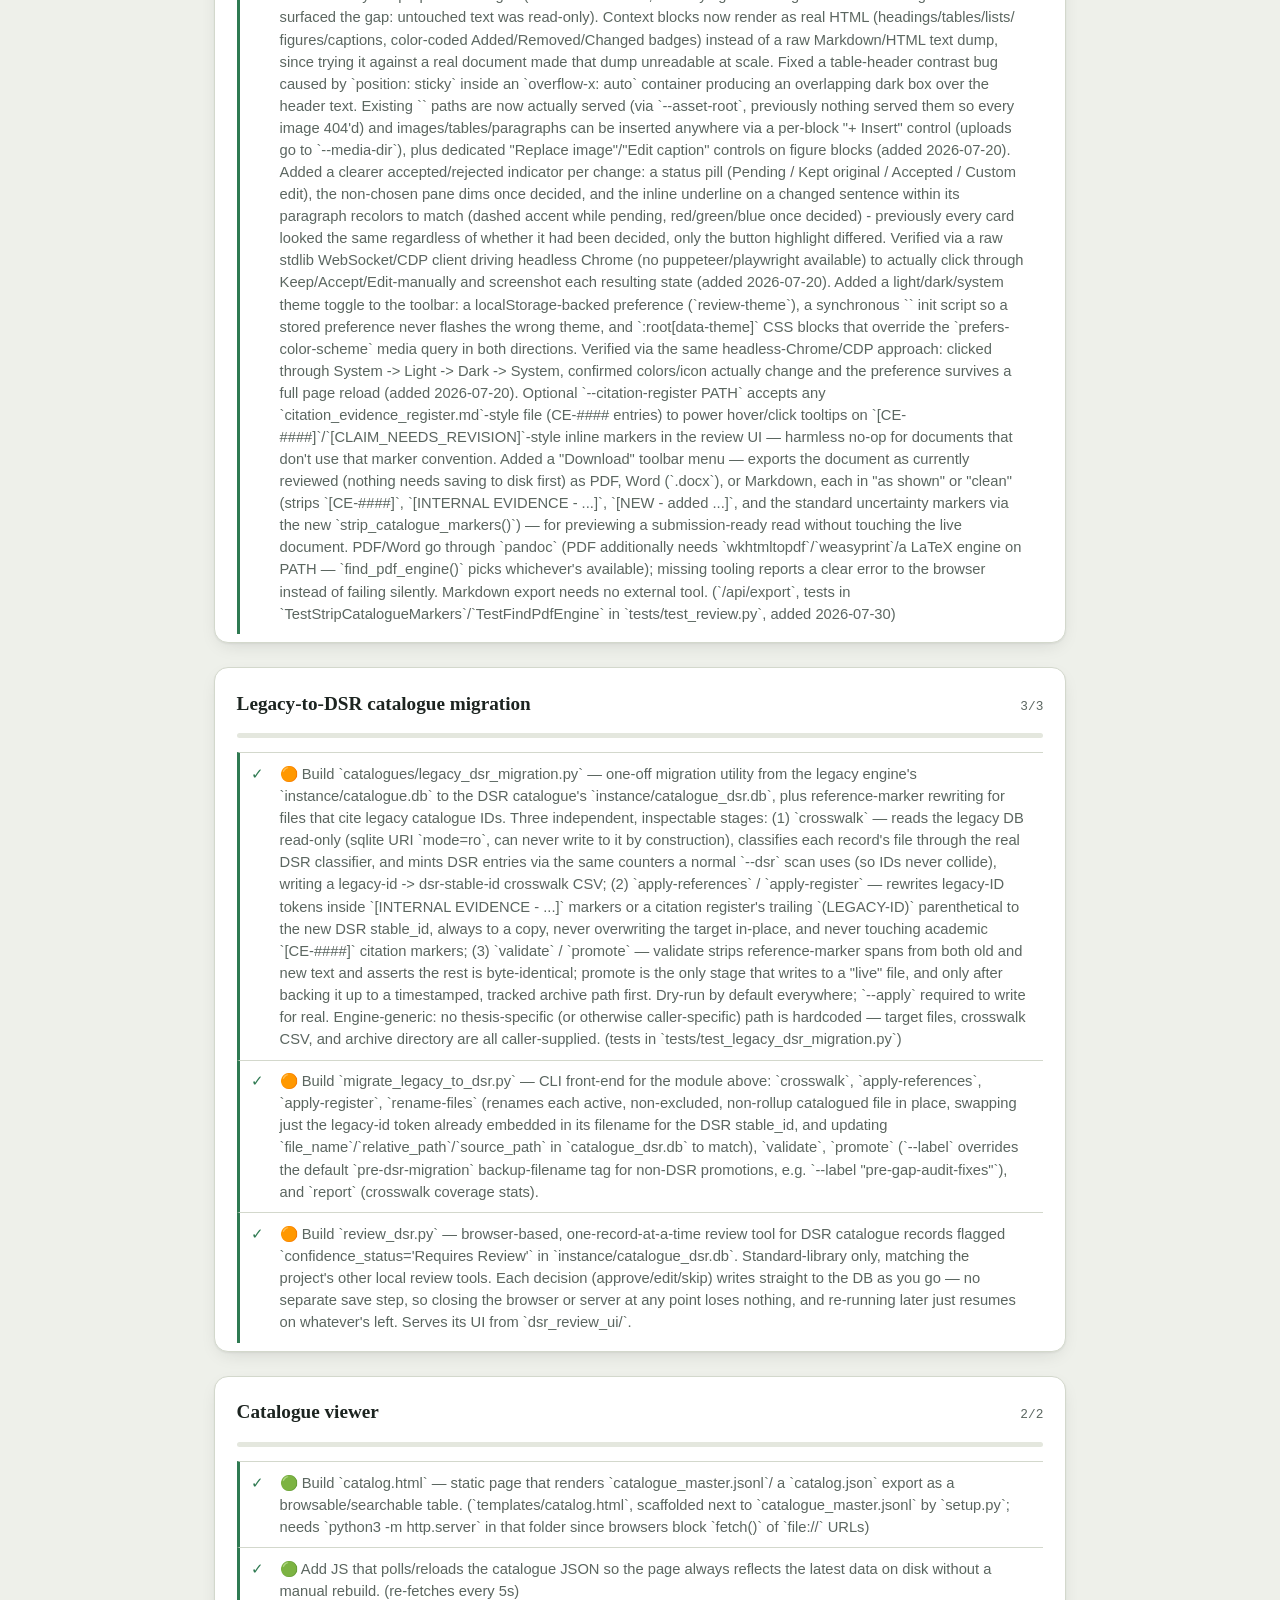
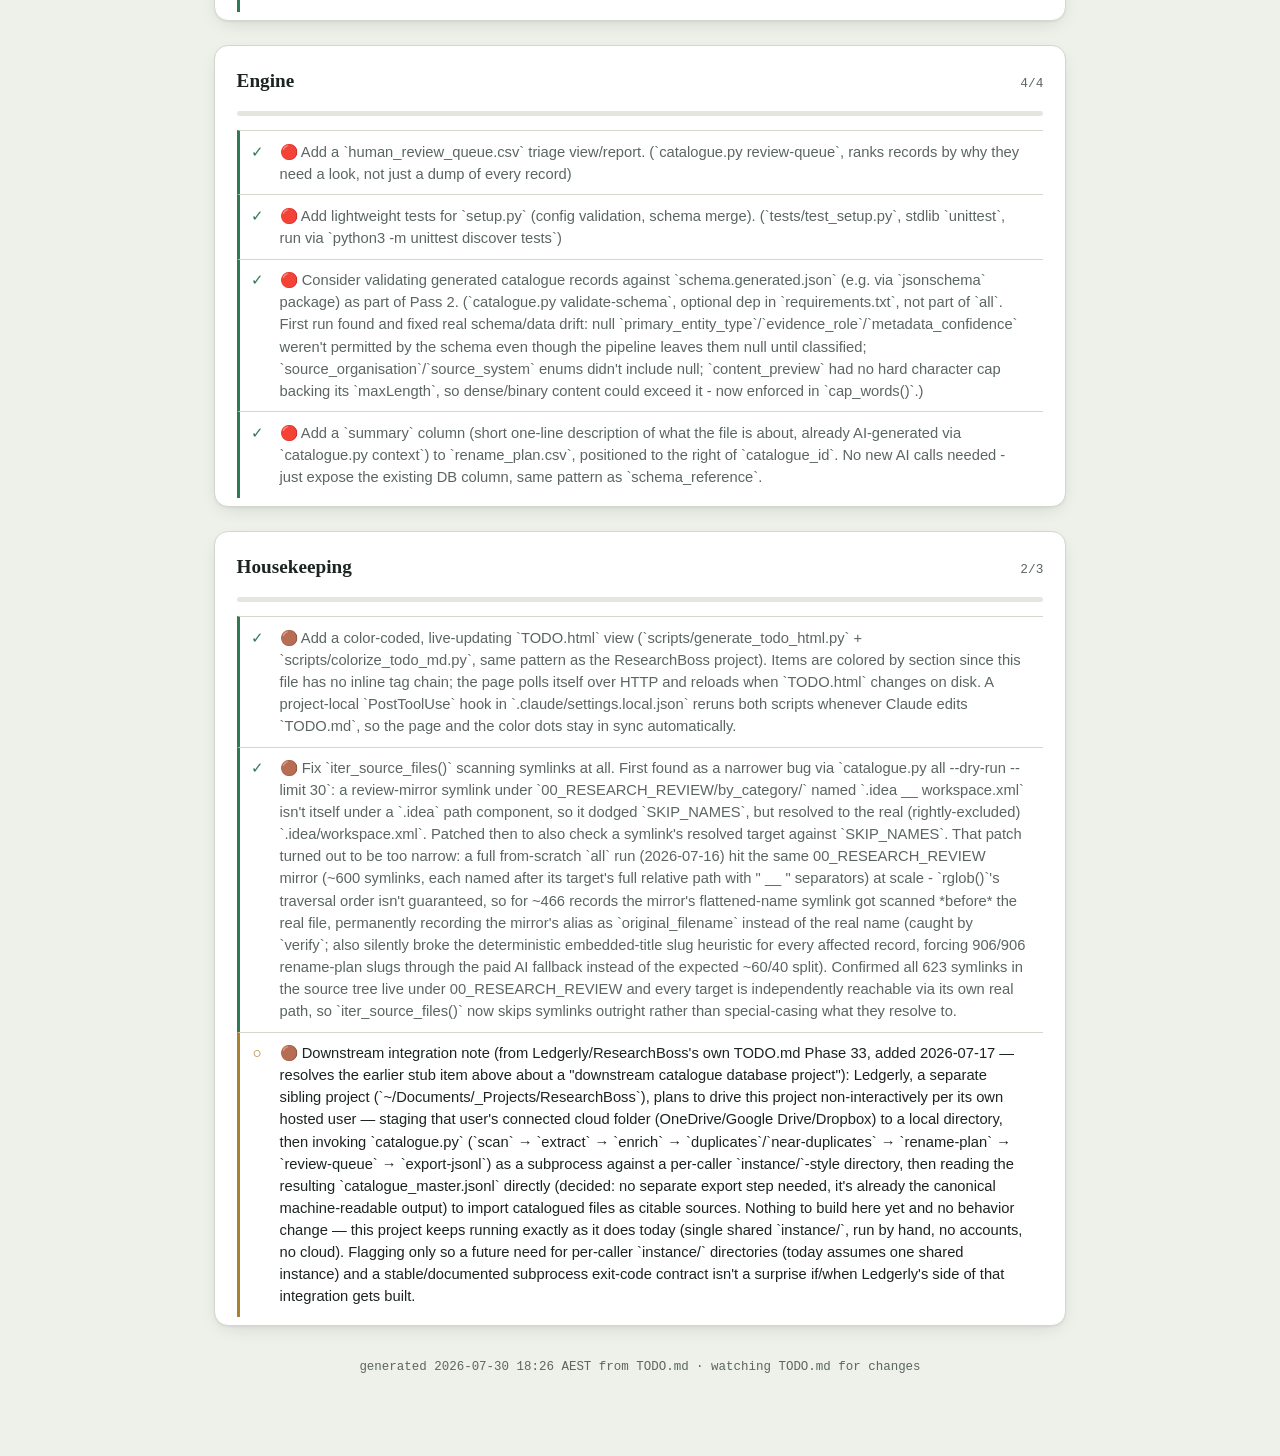
==== commit fadc19c8: "Add PDF/Word/Markdown export to review.py's web UI, as-shown or clean New "Download" toolbar menu in" ====
--- a/TODO.html
+++ b/TODO.html
@@ -152,11 +152,11 @@
 
   <main id="phases"></main>
 
-  <footer>generated 2026-07-30 18:14 AEST from TODO.md &middot; <span id="live-status">auto-refreshes when TODO.md changes (needs http, not file://)</span></footer>
+  <footer>generated 2026-07-30 18:26 AEST from TODO.md &middot; <span id="live-status">auto-refreshes when TODO.md changes (needs http, not file://)</span></footer>
 </div>
 
 <script>
-  const DATA = [{"title": "Cataloguing pipeline (implemented)", "items": [{"done": true, "category": null, "text": "\ud83d\udd35 Pass 1 \u2014 inventory scan of `_ResearchData`: walk `SOURCE_DATA_ROOTS`, record `original_filename`/`source_path`, compute hashes, detect exact duplicates, write `instance/catalogued_files/catalogue_master.jsonl` / `.csv` / `duplicate_report.csv`. (`catalogue.py scan`)"}, {"done": true, "category": null, "text": "\ud83d\udd35 Pass 2 \u2014 content extraction: text extraction (PDF/DOCX/CSV/MD/EML/XLSX) plus OCR fallback for images/screenshots (`OCR_ENABLED=true`), populate `content_preview` (capped at `preview_max_words`), dates, organisation/system, domain identifiers, research taxonomy tags. (`catalogue.py extract` + `enrich`)"}, {"done": true, "category": null, "text": "\ud83d\udd35 Pass 3 \u2014 rename proposal: generate `proposed_filename` per the naming convention, detect same-name collisions, flag likely duplicates for review rather than auto-deleting. (`catalogue.py rename-plan`)"}, {"done": true, "category": null, "text": "\ud83d\udd35 Pass 4 \u2014 approved rename: copy files into `instance/catalogued_files/documents/`, never touch the immutable source. (`catalogue.py apply-rename --execute`) No per-file `.meta.json` sidecar - that doubled the file count in every folder; `catalogue_master.jsonl`/`catalog.html` at the `catalogued_files/` root already give per-file metadata lookup, sidecars were pure redundancy (removed 2026-07-16). Copies land in `documents/`, not directly in `catalogued_files/` - that mixed the actual research files in with the pipeline's own tool/report output (`catalog.html`, `catalogue_master.*`, `*_report.csv`) sitting in the same listing. Now `catalogued_files/` is \"the tools\" and `catalogued_files/documents/` is \"the research files\", cleanly separated (fixed 2026-07-17)."}]}, {"title": "Document review tool", "items": [{"done": true, "category": null, "text": "\ud83d\udfe3 Build `review.py` \u2014 standalone, project-agnostic sentence/block-level diff-review tool for any two text/Markdown files, so proposed edits (e.g. AI-suggested changes to a working document) can be accepted, rejected, or manually rewritten per change instead of blindly applied. Shows original-vs-suggested per change (not a unified +/- diff); changed paragraphs are split sentence-by-sentence, tables/lists/code/headings stay atomic. Undecided changes default to keeping the original. stdlib-only `http.server` subclass serves `review_ui/` and writes a timestamped `*.review-backup-*` copy of the target file before every save. (`python3 review.py <original.md> <proposed.md>`; tests in `tests/test_review.py`) Every block also gets a hover-revealed \"Edit block\" toggle, not just the ones the diff flagged - a manual free-text override wins over whatever the diff/decision logic would otherwise produce, so review isn't limited to only the proposed changes (added 2026-07-20, after trying the tool against a real working document surfaced the gap: untouched text was read-only). Context blocks now render as real HTML (headings/tables/lists/ figures/captions, color-coded Added/Removed/Changed badges) instead of a raw Markdown/HTML text dump, since trying it against a real document made that dump unreadable at scale. Fixed a table-header contrast bug caused by `position: sticky` inside an `overflow-x: auto` container producing an overlapping dark box over the header text. Existing `<img>` paths are now actually served (via `--asset-root`, previously nothing served them so every image 404'd) and images/tables/paragraphs can be inserted anywhere via a per-block \"+ Insert\" control (uploads go to `--media-dir`), plus dedicated \"Replace image\"/\"Edit caption\" controls on figure blocks (added 2026-07-20). Added a clearer accepted/rejected indicator per change: a status pill (Pending / Kept original / Accepted / Custom edit), the non-chosen pane dims once decided, and the inline underline on a changed sentence within its paragraph recolors to match (dashed accent while pending, red/green/blue once decided) - previously every card looked the same regardless of whether it had been decided, only the button highlight differed. Verified via a raw stdlib WebSocket/CDP client driving headless Chrome (no puppeteer/playwright available) to actually click through Keep/Accept/Edit-manually and screenshot each resulting state (added 2026-07-20). Added a light/dark/system theme toggle to the toolbar: a localStorage-backed preference (`review-theme`), a synchronous `<head>` init script so a stored preference never flashes the wrong theme, and `:root[data-theme]` CSS blocks that override the `prefers-color-scheme` media query in both directions. Verified via the same headless-Chrome/CDP approach: clicked through System -> Light -> Dark -> System, confirmed colors/icon actually change and the preference survives a full page reload (added 2026-07-20). Optional `--citation-register PATH` accepts any `citation_evidence_register.md`-style file (CE-#### entries) to power hover/click tooltips on `[CE-####]`/`[CLAIM_NEEDS_REVISION]`-style inline markers in the review UI \u2014 harmless no-op for documents that don't use that marker convention."}]}, {"title": "Legacy-to-DSR catalogue migration", "items": [{"done": true, "category": null, "text": "\ud83d\udfe0 Build `catalogues/legacy_dsr_migration.py` \u2014 one-off migration utility from the legacy engine's `instance/catalogue.db` to the DSR catalogue's `instance/catalogue_dsr.db`, plus reference-marker rewriting for files that cite legacy catalogue IDs. Three independent, inspectable stages: (1) `crosswalk` \u2014 reads the legacy DB read-only (sqlite URI `mode=ro`, can never write to it by construction), classifies each record's file through the real DSR classifier, and mints DSR entries via the same counters a normal `--dsr` scan uses (so IDs never collide), writing a legacy-id -> dsr-stable-id crosswalk CSV; (2) `apply-references` / `apply-register` \u2014 rewrites legacy-ID tokens inside `[INTERNAL EVIDENCE - ...]` markers or a citation register's trailing `(LEGACY-ID)` parenthetical to the new DSR stable_id, always to a copy, never overwriting the target in-place, and never touching academic `[CE-####]` citation markers; (3) `validate` / `promote` \u2014 validate strips reference-marker spans from both old and new text and asserts the rest is byte-identical; promote is the only stage that writes to a \"live\" file, and only after backing it up to a timestamped, tracked archive path first. Dry-run by default everywhere; `--apply` required to write for real. Engine-generic: no thesis-specific (or otherwise caller-specific) path is hardcoded \u2014 target files, crosswalk CSV, and archive directory are all caller-supplied. (tests in `tests/test_legacy_dsr_migration.py`)"}, {"done": true, "category": null, "text": "\ud83d\udfe0 Build `migrate_legacy_to_dsr.py` \u2014 CLI front-end for the module above: `crosswalk`, `apply-references`, `apply-register`, `rename-files` (renames each active, non-excluded, non-rollup catalogued file in place, swapping just the legacy-id token already embedded in its filename for the DSR stable_id, and updating `file_name`/`relative_path`/`source_path` in `catalogue_dsr.db` to match), `validate`, `promote` (`--label` overrides the default `pre-dsr-migration` backup-filename tag for non-DSR promotions, e.g. `--label \"pre-gap-audit-fixes\"`), and `report` (crosswalk coverage stats)."}, {"done": true, "category": null, "text": "\ud83d\udfe0 Build `review_dsr.py` \u2014 browser-based, one-record-at-a-time review tool for DSR catalogue records flagged `confidence_status='Requires Review'` in `instance/catalogue_dsr.db`. Standard-library only, matching the project's other local review tools. Each decision (approve/edit/skip) writes straight to the DB as you go \u2014 no separate save step, so closing the browser or server at any point loses nothing, and re-running later just resumes on whatever's left. Serves its UI from `dsr_review_ui/`."}]}, {"title": "Catalogue viewer", "items": [{"done": true, "category": null, "text": "\ud83d\udfe2 Build `catalog.html` \u2014 static page that renders `catalogue_master.jsonl`/ a `catalog.json` export as a browsable/searchable table. (`templates/catalog.html`, scaffolded next to `catalogue_master.jsonl` by `setup.py`; needs `python3 -m http.server` in that folder since browsers block `fetch()` of `file://` URLs)"}, {"done": true, "category": null, "text": "\ud83d\udfe2 Add JS that polls/reloads the catalogue JSON so the page always reflects the latest data on disk without a manual rebuild. (re-fetches every 5s)"}]}, {"title": "Engine", "items": [{"done": true, "category": null, "text": "\ud83d\udd34 Add a `human_review_queue.csv` triage view/report. (`catalogue.py review-queue`, ranks records by why they need a look, not just a dump of every record)"}, {"done": true, "category": null, "text": "\ud83d\udd34 Add lightweight tests for `setup.py` (config validation, schema merge). (`tests/test_setup.py`, stdlib `unittest`, run via `python3 -m unittest discover tests`)"}, {"done": true, "category": null, "text": "\ud83d\udd34 Consider validating generated catalogue records against `schema.generated.json` (e.g. via `jsonschema` package) as part of Pass 2. (`catalogue.py validate-schema`, optional dep in `requirements.txt`, not part of `all`. First run found and fixed real schema/data drift: null `primary_entity_type`/`evidence_role`/`metadata_confidence` weren't permitted by the schema even though the pipeline leaves them null until classified; `source_organisation`/`source_system` enums didn't include null; `content_preview` had no hard character cap backing its `maxLength`, so dense/binary content could exceed it - now enforced in `cap_words()`.)"}, {"done": true, "category": null, "text": "\ud83d\udd34 Add a `summary` column (short one-line description of what the file is about, already AI-generated via `catalogue.py context`) to `rename_plan.csv`, positioned to the right of `catalogue_id`. No new AI calls needed - just expose the existing DB column, same pattern as `schema_reference`."}]}, {"title": "Housekeeping", "items": [{"done": true, "category": null, "text": "\ud83d\udfe4 Add a color-coded, live-updating `TODO.html` view (`scripts/generate_todo_html.py` + `scripts/colorize_todo_md.py`, same pattern as the ResearchBoss project). Items are colored by section since this file has no inline tag chain; the page polls itself over HTTP and reloads when `TODO.html` changes on disk. A project-local `PostToolUse` hook in `.claude/settings.local.json` reruns both scripts whenever Claude edits `TODO.md`, so the page and the color dots stay in sync automatically."}, {"done": true, "category": null, "text": "\ud83d\udfe4 Fix `iter_source_files()` scanning symlinks at all. First found as a narrower bug via `catalogue.py all --dry-run --limit 30`: a review-mirror symlink under `00_RESEARCH_REVIEW/by_category/` named `.idea __ workspace.xml` isn't itself under a `.idea` path component, so it dodged `SKIP_NAMES`, but resolved to the real (rightly-excluded) `.idea/workspace.xml`. Patched then to also check a symlink's resolved target against `SKIP_NAMES`. That patch turned out to be too narrow: a full from-scratch `all` run (2026-07-16) hit the same 00_RESEARCH_REVIEW mirror (~600 symlinks, each named after its target's full relative path with \" __ \" separators) at scale - `rglob()`'s traversal order isn't guaranteed, so for ~466 records the mirror's flattened-name symlink got scanned *before* the real file, permanently recording the mirror's alias as `original_filename` instead of the real name (caught by `verify`; also silently broke the deterministic embedded-title slug heuristic for every affected record, forcing 906/906 rename-plan slugs through the paid AI fallback instead of the expected ~60/40 split). Confirmed all 623 symlinks in the source tree live under 00_RESEARCH_REVIEW and every target is independently reachable via its own real path, so `iter_source_files()` now skips symlinks outright rather than special-casing what they resolve to."}, {"done": false, "category": null, "text": "\ud83d\udfe4 Downstream integration note (from Ledgerly/ResearchBoss's own TODO.md Phase 33, added 2026-07-17 \u2014 resolves the earlier stub item above about a \"downstream catalogue database project\"): Ledgerly, a separate sibling project (`~/Documents/_Projects/ResearchBoss`), plans to drive this project non-interactively per its own hosted user \u2014 staging that user's connected cloud folder (OneDrive/Google Drive/Dropbox) to a local directory, then invoking `catalogue.py` (`scan` \u2192 `extract` \u2192 `enrich` \u2192 `duplicates`/`near-duplicates` \u2192 `rename-plan` \u2192 `review-queue` \u2192 `export-jsonl`) as a subprocess against a per-caller `instance/`-style directory, then reading the resulting `catalogue_master.jsonl` directly (decided: no separate export step needed, it's already the canonical machine-readable output) to import catalogued files as citable sources. Nothing to build here yet and no behavior change \u2014 this project keeps running exactly as it does today (single shared `instance/`, run by hand, no accounts, no cloud). Flagging only so a future need for per-caller `instance/` directories (today assumes one shared instance) and a stable/documented subprocess exit-code contract isn't a surprise if/when Ledgerly's side of that integration gets built."}]}];
+  const DATA = [{"title": "Cataloguing pipeline (implemented)", "items": [{"done": true, "category": null, "text": "\ud83d\udd35 Pass 1 \u2014 inventory scan of `_ResearchData`: walk `SOURCE_DATA_ROOTS`, record `original_filename`/`source_path`, compute hashes, detect exact duplicates, write `instance/catalogued_files/catalogue_master.jsonl` / `.csv` / `duplicate_report.csv`. (`catalogue.py scan`)"}, {"done": true, "category": null, "text": "\ud83d\udd35 Pass 2 \u2014 content extraction: text extraction (PDF/DOCX/CSV/MD/EML/XLSX) plus OCR fallback for images/screenshots (`OCR_ENABLED=true`), populate `content_preview` (capped at `preview_max_words`), dates, organisation/system, domain identifiers, research taxonomy tags. (`catalogue.py extract` + `enrich`)"}, {"done": true, "category": null, "text": "\ud83d\udd35 Pass 3 \u2014 rename proposal: generate `proposed_filename` per the naming convention, detect same-name collisions, flag likely duplicates for review rather than auto-deleting. (`catalogue.py rename-plan`)"}, {"done": true, "category": null, "text": "\ud83d\udd35 Pass 4 \u2014 approved rename: copy files into `instance/catalogued_files/documents/`, never touch the immutable source. (`catalogue.py apply-rename --execute`) No per-file `.meta.json` sidecar - that doubled the file count in every folder; `catalogue_master.jsonl`/`catalog.html` at the `catalogued_files/` root already give per-file metadata lookup, sidecars were pure redundancy (removed 2026-07-16). Copies land in `documents/`, not directly in `catalogued_files/` - that mixed the actual research files in with the pipeline's own tool/report output (`catalog.html`, `catalogue_master.*`, `*_report.csv`) sitting in the same listing. Now `catalogued_files/` is \"the tools\" and `catalogued_files/documents/` is \"the research files\", cleanly separated (fixed 2026-07-17)."}]}, {"title": "Document review tool", "items": [{"done": true, "category": null, "text": "\ud83d\udfe3 Build `review.py` \u2014 standalone, project-agnostic sentence/block-level diff-review tool for any two text/Markdown files, so proposed edits (e.g. AI-suggested changes to a working document) can be accepted, rejected, or manually rewritten per change instead of blindly applied. Shows original-vs-suggested per change (not a unified +/- diff); changed paragraphs are split sentence-by-sentence, tables/lists/code/headings stay atomic. Undecided changes default to keeping the original. stdlib-only `http.server` subclass serves `review_ui/` and writes a timestamped `*.review-backup-*` copy of the target file before every save. (`python3 review.py <original.md> <proposed.md>`; tests in `tests/test_review.py`) Every block also gets a hover-revealed \"Edit block\" toggle, not just the ones the diff flagged - a manual free-text override wins over whatever the diff/decision logic would otherwise produce, so review isn't limited to only the proposed changes (added 2026-07-20, after trying the tool against a real working document surfaced the gap: untouched text was read-only). Context blocks now render as real HTML (headings/tables/lists/ figures/captions, color-coded Added/Removed/Changed badges) instead of a raw Markdown/HTML text dump, since trying it against a real document made that dump unreadable at scale. Fixed a table-header contrast bug caused by `position: sticky` inside an `overflow-x: auto` container producing an overlapping dark box over the header text. Existing `<img>` paths are now actually served (via `--asset-root`, previously nothing served them so every image 404'd) and images/tables/paragraphs can be inserted anywhere via a per-block \"+ Insert\" control (uploads go to `--media-dir`), plus dedicated \"Replace image\"/\"Edit caption\" controls on figure blocks (added 2026-07-20). Added a clearer accepted/rejected indicator per change: a status pill (Pending / Kept original / Accepted / Custom edit), the non-chosen pane dims once decided, and the inline underline on a changed sentence within its paragraph recolors to match (dashed accent while pending, red/green/blue once decided) - previously every card looked the same regardless of whether it had been decided, only the button highlight differed. Verified via a raw stdlib WebSocket/CDP client driving headless Chrome (no puppeteer/playwright available) to actually click through Keep/Accept/Edit-manually and screenshot each resulting state (added 2026-07-20). Added a light/dark/system theme toggle to the toolbar: a localStorage-backed preference (`review-theme`), a synchronous `<head>` init script so a stored preference never flashes the wrong theme, and `:root[data-theme]` CSS blocks that override the `prefers-color-scheme` media query in both directions. Verified via the same headless-Chrome/CDP approach: clicked through System -> Light -> Dark -> System, confirmed colors/icon actually change and the preference survives a full page reload (added 2026-07-20). Optional `--citation-register PATH` accepts any `citation_evidence_register.md`-style file (CE-#### entries) to power hover/click tooltips on `[CE-####]`/`[CLAIM_NEEDS_REVISION]`-style inline markers in the review UI \u2014 harmless no-op for documents that don't use that marker convention. Added a \"Download\" toolbar menu \u2014 exports the document as currently reviewed (nothing needs saving to disk first) as PDF, Word (`.docx`), or Markdown, each in \"as shown\" or \"clean\" (strips `[CE-####]`, `[INTERNAL EVIDENCE - ...]`, `[NEW - added ...]`, and the standard uncertainty markers via the new `strip_catalogue_markers()`) \u2014 for previewing a submission-ready read without touching the live document. PDF/Word go through `pandoc` (PDF additionally needs `wkhtmltopdf`/`weasyprint`/a LaTeX engine on PATH \u2014 `find_pdf_engine()` picks whichever's available); missing tooling reports a clear error to the browser instead of failing silently. Markdown export needs no external tool. (`/api/export`, tests in `TestStripCatalogueMarkers`/`TestFindPdfEngine` in `tests/test_review.py`, added 2026-07-30)"}]}, {"title": "Legacy-to-DSR catalogue migration", "items": [{"done": true, "category": null, "text": "\ud83d\udfe0 Build `catalogues/legacy_dsr_migration.py` \u2014 one-off migration utility from the legacy engine's `instance/catalogue.db` to the DSR catalogue's `instance/catalogue_dsr.db`, plus reference-marker rewriting for files that cite legacy catalogue IDs. Three independent, inspectable stages: (1) `crosswalk` \u2014 reads the legacy DB read-only (sqlite URI `mode=ro`, can never write to it by construction), classifies each record's file through the real DSR classifier, and mints DSR entries via the same counters a normal `--dsr` scan uses (so IDs never collide), writing a legacy-id -> dsr-stable-id crosswalk CSV; (2) `apply-references` / `apply-register` \u2014 rewrites legacy-ID tokens inside `[INTERNAL EVIDENCE - ...]` markers or a citation register's trailing `(LEGACY-ID)` parenthetical to the new DSR stable_id, always to a copy, never overwriting the target in-place, and never touching academic `[CE-####]` citation markers; (3) `validate` / `promote` \u2014 validate strips reference-marker spans from both old and new text and asserts the rest is byte-identical; promote is the only stage that writes to a \"live\" file, and only after backing it up to a timestamped, tracked archive path first. Dry-run by default everywhere; `--apply` required to write for real. Engine-generic: no thesis-specific (or otherwise caller-specific) path is hardcoded \u2014 target files, crosswalk CSV, and archive directory are all caller-supplied. (tests in `tests/test_legacy_dsr_migration.py`)"}, {"done": true, "category": null, "text": "\ud83d\udfe0 Build `migrate_legacy_to_dsr.py` \u2014 CLI front-end for the module above: `crosswalk`, `apply-references`, `apply-register`, `rename-files` (renames each active, non-excluded, non-rollup catalogued file in place, swapping just the legacy-id token already embedded in its filename for the DSR stable_id, and updating `file_name`/`relative_path`/`source_path` in `catalogue_dsr.db` to match), `validate`, `promote` (`--label` overrides the default `pre-dsr-migration` backup-filename tag for non-DSR promotions, e.g. `--label \"pre-gap-audit-fixes\"`), and `report` (crosswalk coverage stats)."}, {"done": true, "category": null, "text": "\ud83d\udfe0 Build `review_dsr.py` \u2014 browser-based, one-record-at-a-time review tool for DSR catalogue records flagged `confidence_status='Requires Review'` in `instance/catalogue_dsr.db`. Standard-library only, matching the project's other local review tools. Each decision (approve/edit/skip) writes straight to the DB as you go \u2014 no separate save step, so closing the browser or server at any point loses nothing, and re-running later just resumes on whatever's left. Serves its UI from `dsr_review_ui/`."}]}, {"title": "Catalogue viewer", "items": [{"done": true, "category": null, "text": "\ud83d\udfe2 Build `catalog.html` \u2014 static page that renders `catalogue_master.jsonl`/ a `catalog.json` export as a browsable/searchable table. (`templates/catalog.html`, scaffolded next to `catalogue_master.jsonl` by `setup.py`; needs `python3 -m http.server` in that folder since browsers block `fetch()` of `file://` URLs)"}, {"done": true, "category": null, "text": "\ud83d\udfe2 Add JS that polls/reloads the catalogue JSON so the page always reflects the latest data on disk without a manual rebuild. (re-fetches every 5s)"}]}, {"title": "Engine", "items": [{"done": true, "category": null, "text": "\ud83d\udd34 Add a `human_review_queue.csv` triage view/report. (`catalogue.py review-queue`, ranks records by why they need a look, not just a dump of every record)"}, {"done": true, "category": null, "text": "\ud83d\udd34 Add lightweight tests for `setup.py` (config validation, schema merge). (`tests/test_setup.py`, stdlib `unittest`, run via `python3 -m unittest discover tests`)"}, {"done": true, "category": null, "text": "\ud83d\udd34 Consider validating generated catalogue records against `schema.generated.json` (e.g. via `jsonschema` package) as part of Pass 2. (`catalogue.py validate-schema`, optional dep in `requirements.txt`, not part of `all`. First run found and fixed real schema/data drift: null `primary_entity_type`/`evidence_role`/`metadata_confidence` weren't permitted by the schema even though the pipeline leaves them null until classified; `source_organisation`/`source_system` enums didn't include null; `content_preview` had no hard character cap backing its `maxLength`, so dense/binary content could exceed it - now enforced in `cap_words()`.)"}, {"done": true, "category": null, "text": "\ud83d\udd34 Add a `summary` column (short one-line description of what the file is about, already AI-generated via `catalogue.py context`) to `rename_plan.csv`, positioned to the right of `catalogue_id`. No new AI calls needed - just expose the existing DB column, same pattern as `schema_reference`."}]}, {"title": "Housekeeping", "items": [{"done": true, "category": null, "text": "\ud83d\udfe4 Add a color-coded, live-updating `TODO.html` view (`scripts/generate_todo_html.py` + `scripts/colorize_todo_md.py`, same pattern as the ResearchBoss project). Items are colored by section since this file has no inline tag chain; the page polls itself over HTTP and reloads when `TODO.html` changes on disk. A project-local `PostToolUse` hook in `.claude/settings.local.json` reruns both scripts whenever Claude edits `TODO.md`, so the page and the color dots stay in sync automatically."}, {"done": true, "category": null, "text": "\ud83d\udfe4 Fix `iter_source_files()` scanning symlinks at all. First found as a narrower bug via `catalogue.py all --dry-run --limit 30`: a review-mirror symlink under `00_RESEARCH_REVIEW/by_category/` named `.idea __ workspace.xml` isn't itself under a `.idea` path component, so it dodged `SKIP_NAMES`, but resolved to the real (rightly-excluded) `.idea/workspace.xml`. Patched then to also check a symlink's resolved target against `SKIP_NAMES`. That patch turned out to be too narrow: a full from-scratch `all` run (2026-07-16) hit the same 00_RESEARCH_REVIEW mirror (~600 symlinks, each named after its target's full relative path with \" __ \" separators) at scale - `rglob()`'s traversal order isn't guaranteed, so for ~466 records the mirror's flattened-name symlink got scanned *before* the real file, permanently recording the mirror's alias as `original_filename` instead of the real name (caught by `verify`; also silently broke the deterministic embedded-title slug heuristic for every affected record, forcing 906/906 rename-plan slugs through the paid AI fallback instead of the expected ~60/40 split). Confirmed all 623 symlinks in the source tree live under 00_RESEARCH_REVIEW and every target is independently reachable via its own real path, so `iter_source_files()` now skips symlinks outright rather than special-casing what they resolve to."}, {"done": false, "category": null, "text": "\ud83d\udfe4 Downstream integration note (from Ledgerly/ResearchBoss's own TODO.md Phase 33, added 2026-07-17 \u2014 resolves the earlier stub item above about a \"downstream catalogue database project\"): Ledgerly, a separate sibling project (`~/Documents/_Projects/ResearchBoss`), plans to drive this project non-interactively per its own hosted user \u2014 staging that user's connected cloud folder (OneDrive/Google Drive/Dropbox) to a local directory, then invoking `catalogue.py` (`scan` \u2192 `extract` \u2192 `enrich` \u2192 `duplicates`/`near-duplicates` \u2192 `rename-plan` \u2192 `review-queue` \u2192 `export-jsonl`) as a subprocess against a per-caller `instance/`-style directory, then reading the resulting `catalogue_master.jsonl` directly (decided: no separate export step needed, it's already the canonical machine-readable output) to import catalogued files as citable sources. Nothing to build here yet and no behavior change \u2014 this project keeps running exactly as it does today (single shared `instance/`, run by hand, no accounts, no cloud). Flagging only so a future need for per-caller `instance/` directories (today assumes one shared instance) and a stable/documented subprocess exit-code contract isn't a surprise if/when Ledgerly's side of that integration gets built."}]}];
   const CATS = {};
   const HAS_CATS = false;
 
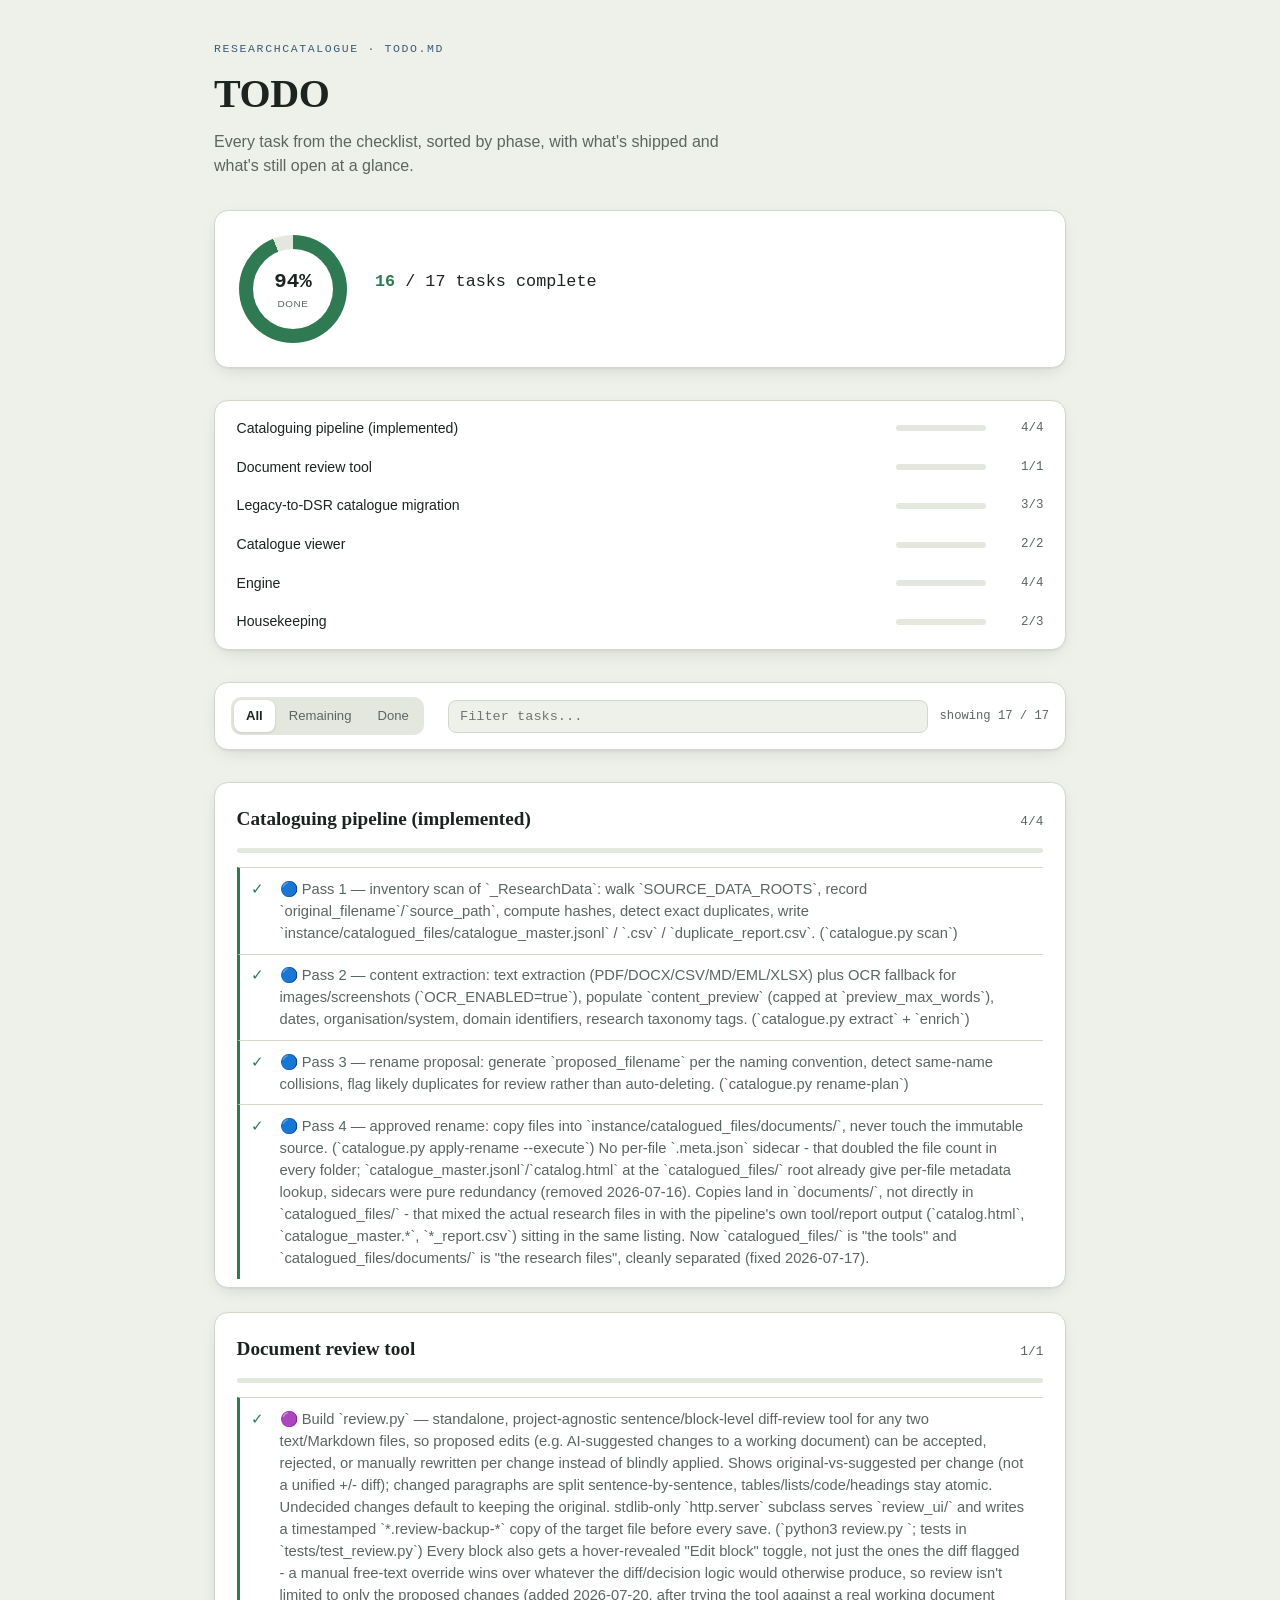
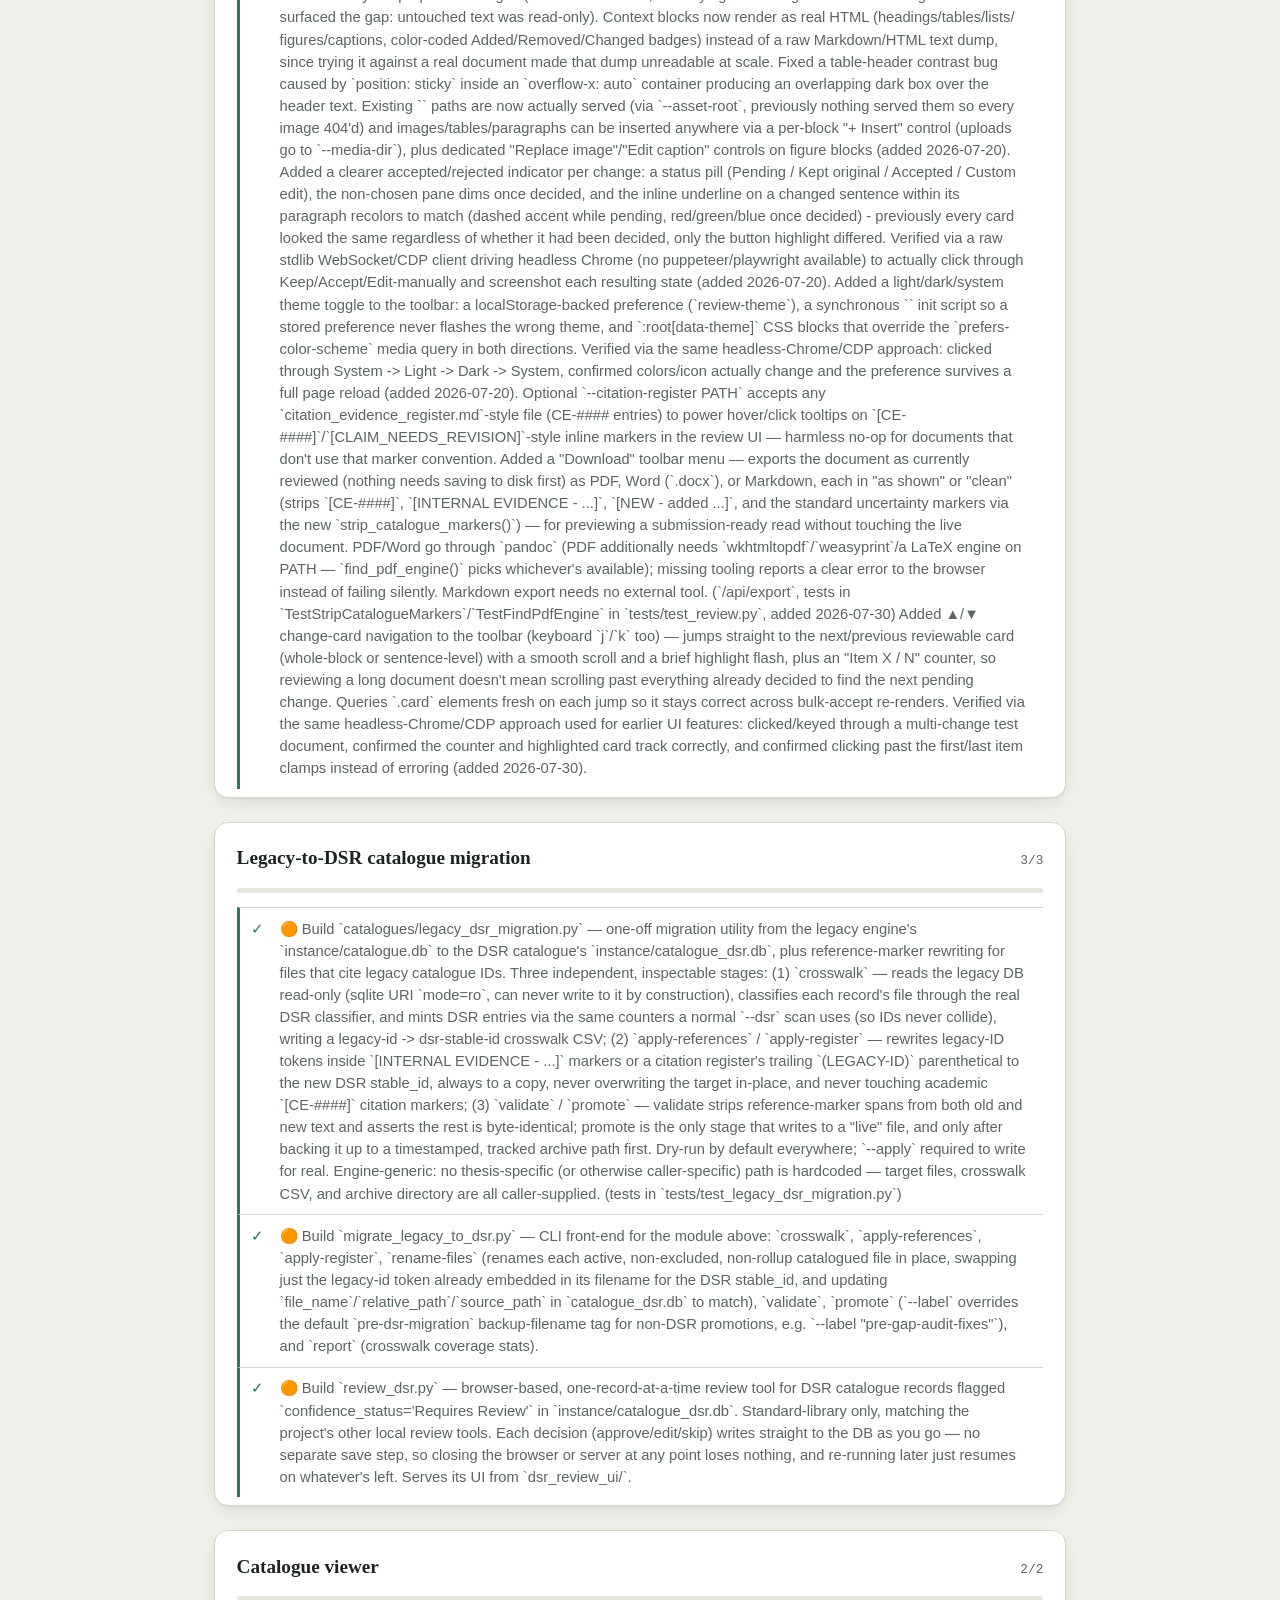
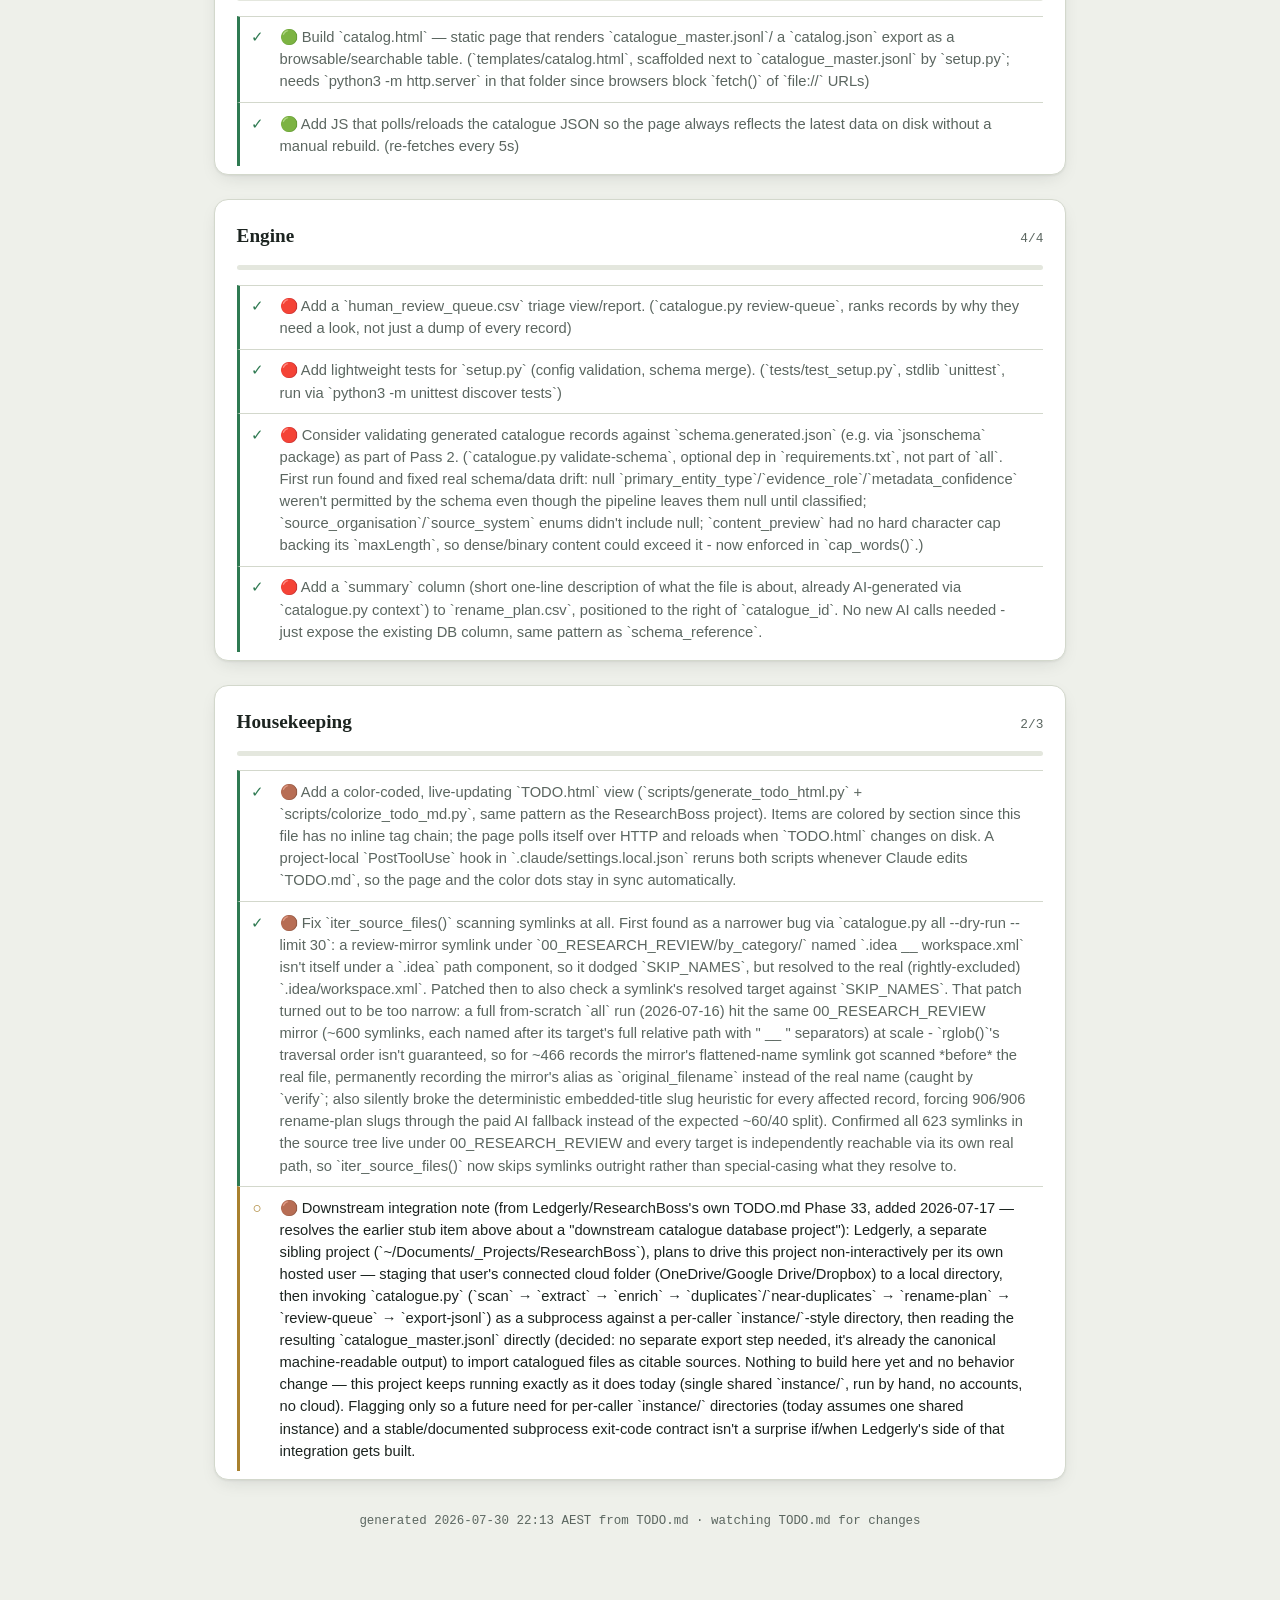
==== commit b7fb0601: "Add change-card navigation (jump between review items) to review.py's UI Same feature just added on " ====
--- a/TODO.html
+++ b/TODO.html
@@ -152,11 +152,11 @@
 
   <main id="phases"></main>
 
-  <footer>generated 2026-07-30 18:26 AEST from TODO.md &middot; <span id="live-status">auto-refreshes when TODO.md changes (needs http, not file://)</span></footer>
+  <footer>generated 2026-07-30 22:13 AEST from TODO.md &middot; <span id="live-status">auto-refreshes when TODO.md changes (needs http, not file://)</span></footer>
 </div>
 
 <script>
-  const DATA = [{"title": "Cataloguing pipeline (implemented)", "items": [{"done": true, "category": null, "text": "\ud83d\udd35 Pass 1 \u2014 inventory scan of `_ResearchData`: walk `SOURCE_DATA_ROOTS`, record `original_filename`/`source_path`, compute hashes, detect exact duplicates, write `instance/catalogued_files/catalogue_master.jsonl` / `.csv` / `duplicate_report.csv`. (`catalogue.py scan`)"}, {"done": true, "category": null, "text": "\ud83d\udd35 Pass 2 \u2014 content extraction: text extraction (PDF/DOCX/CSV/MD/EML/XLSX) plus OCR fallback for images/screenshots (`OCR_ENABLED=true`), populate `content_preview` (capped at `preview_max_words`), dates, organisation/system, domain identifiers, research taxonomy tags. (`catalogue.py extract` + `enrich`)"}, {"done": true, "category": null, "text": "\ud83d\udd35 Pass 3 \u2014 rename proposal: generate `proposed_filename` per the naming convention, detect same-name collisions, flag likely duplicates for review rather than auto-deleting. (`catalogue.py rename-plan`)"}, {"done": true, "category": null, "text": "\ud83d\udd35 Pass 4 \u2014 approved rename: copy files into `instance/catalogued_files/documents/`, never touch the immutable source. (`catalogue.py apply-rename --execute`) No per-file `.meta.json` sidecar - that doubled the file count in every folder; `catalogue_master.jsonl`/`catalog.html` at the `catalogued_files/` root already give per-file metadata lookup, sidecars were pure redundancy (removed 2026-07-16). Copies land in `documents/`, not directly in `catalogued_files/` - that mixed the actual research files in with the pipeline's own tool/report output (`catalog.html`, `catalogue_master.*`, `*_report.csv`) sitting in the same listing. Now `catalogued_files/` is \"the tools\" and `catalogued_files/documents/` is \"the research files\", cleanly separated (fixed 2026-07-17)."}]}, {"title": "Document review tool", "items": [{"done": true, "category": null, "text": "\ud83d\udfe3 Build `review.py` \u2014 standalone, project-agnostic sentence/block-level diff-review tool for any two text/Markdown files, so proposed edits (e.g. AI-suggested changes to a working document) can be accepted, rejected, or manually rewritten per change instead of blindly applied. Shows original-vs-suggested per change (not a unified +/- diff); changed paragraphs are split sentence-by-sentence, tables/lists/code/headings stay atomic. Undecided changes default to keeping the original. stdlib-only `http.server` subclass serves `review_ui/` and writes a timestamped `*.review-backup-*` copy of the target file before every save. (`python3 review.py <original.md> <proposed.md>`; tests in `tests/test_review.py`) Every block also gets a hover-revealed \"Edit block\" toggle, not just the ones the diff flagged - a manual free-text override wins over whatever the diff/decision logic would otherwise produce, so review isn't limited to only the proposed changes (added 2026-07-20, after trying the tool against a real working document surfaced the gap: untouched text was read-only). Context blocks now render as real HTML (headings/tables/lists/ figures/captions, color-coded Added/Removed/Changed badges) instead of a raw Markdown/HTML text dump, since trying it against a real document made that dump unreadable at scale. Fixed a table-header contrast bug caused by `position: sticky` inside an `overflow-x: auto` container producing an overlapping dark box over the header text. Existing `<img>` paths are now actually served (via `--asset-root`, previously nothing served them so every image 404'd) and images/tables/paragraphs can be inserted anywhere via a per-block \"+ Insert\" control (uploads go to `--media-dir`), plus dedicated \"Replace image\"/\"Edit caption\" controls on figure blocks (added 2026-07-20). Added a clearer accepted/rejected indicator per change: a status pill (Pending / Kept original / Accepted / Custom edit), the non-chosen pane dims once decided, and the inline underline on a changed sentence within its paragraph recolors to match (dashed accent while pending, red/green/blue once decided) - previously every card looked the same regardless of whether it had been decided, only the button highlight differed. Verified via a raw stdlib WebSocket/CDP client driving headless Chrome (no puppeteer/playwright available) to actually click through Keep/Accept/Edit-manually and screenshot each resulting state (added 2026-07-20). Added a light/dark/system theme toggle to the toolbar: a localStorage-backed preference (`review-theme`), a synchronous `<head>` init script so a stored preference never flashes the wrong theme, and `:root[data-theme]` CSS blocks that override the `prefers-color-scheme` media query in both directions. Verified via the same headless-Chrome/CDP approach: clicked through System -> Light -> Dark -> System, confirmed colors/icon actually change and the preference survives a full page reload (added 2026-07-20). Optional `--citation-register PATH` accepts any `citation_evidence_register.md`-style file (CE-#### entries) to power hover/click tooltips on `[CE-####]`/`[CLAIM_NEEDS_REVISION]`-style inline markers in the review UI \u2014 harmless no-op for documents that don't use that marker convention. Added a \"Download\" toolbar menu \u2014 exports the document as currently reviewed (nothing needs saving to disk first) as PDF, Word (`.docx`), or Markdown, each in \"as shown\" or \"clean\" (strips `[CE-####]`, `[INTERNAL EVIDENCE - ...]`, `[NEW - added ...]`, and the standard uncertainty markers via the new `strip_catalogue_markers()`) \u2014 for previewing a submission-ready read without touching the live document. PDF/Word go through `pandoc` (PDF additionally needs `wkhtmltopdf`/`weasyprint`/a LaTeX engine on PATH \u2014 `find_pdf_engine()` picks whichever's available); missing tooling reports a clear error to the browser instead of failing silently. Markdown export needs no external tool. (`/api/export`, tests in `TestStripCatalogueMarkers`/`TestFindPdfEngine` in `tests/test_review.py`, added 2026-07-30)"}]}, {"title": "Legacy-to-DSR catalogue migration", "items": [{"done": true, "category": null, "text": "\ud83d\udfe0 Build `catalogues/legacy_dsr_migration.py` \u2014 one-off migration utility from the legacy engine's `instance/catalogue.db` to the DSR catalogue's `instance/catalogue_dsr.db`, plus reference-marker rewriting for files that cite legacy catalogue IDs. Three independent, inspectable stages: (1) `crosswalk` \u2014 reads the legacy DB read-only (sqlite URI `mode=ro`, can never write to it by construction), classifies each record's file through the real DSR classifier, and mints DSR entries via the same counters a normal `--dsr` scan uses (so IDs never collide), writing a legacy-id -> dsr-stable-id crosswalk CSV; (2) `apply-references` / `apply-register` \u2014 rewrites legacy-ID tokens inside `[INTERNAL EVIDENCE - ...]` markers or a citation register's trailing `(LEGACY-ID)` parenthetical to the new DSR stable_id, always to a copy, never overwriting the target in-place, and never touching academic `[CE-####]` citation markers; (3) `validate` / `promote` \u2014 validate strips reference-marker spans from both old and new text and asserts the rest is byte-identical; promote is the only stage that writes to a \"live\" file, and only after backing it up to a timestamped, tracked archive path first. Dry-run by default everywhere; `--apply` required to write for real. Engine-generic: no thesis-specific (or otherwise caller-specific) path is hardcoded \u2014 target files, crosswalk CSV, and archive directory are all caller-supplied. (tests in `tests/test_legacy_dsr_migration.py`)"}, {"done": true, "category": null, "text": "\ud83d\udfe0 Build `migrate_legacy_to_dsr.py` \u2014 CLI front-end for the module above: `crosswalk`, `apply-references`, `apply-register`, `rename-files` (renames each active, non-excluded, non-rollup catalogued file in place, swapping just the legacy-id token already embedded in its filename for the DSR stable_id, and updating `file_name`/`relative_path`/`source_path` in `catalogue_dsr.db` to match), `validate`, `promote` (`--label` overrides the default `pre-dsr-migration` backup-filename tag for non-DSR promotions, e.g. `--label \"pre-gap-audit-fixes\"`), and `report` (crosswalk coverage stats)."}, {"done": true, "category": null, "text": "\ud83d\udfe0 Build `review_dsr.py` \u2014 browser-based, one-record-at-a-time review tool for DSR catalogue records flagged `confidence_status='Requires Review'` in `instance/catalogue_dsr.db`. Standard-library only, matching the project's other local review tools. Each decision (approve/edit/skip) writes straight to the DB as you go \u2014 no separate save step, so closing the browser or server at any point loses nothing, and re-running later just resumes on whatever's left. Serves its UI from `dsr_review_ui/`."}]}, {"title": "Catalogue viewer", "items": [{"done": true, "category": null, "text": "\ud83d\udfe2 Build `catalog.html` \u2014 static page that renders `catalogue_master.jsonl`/ a `catalog.json` export as a browsable/searchable table. (`templates/catalog.html`, scaffolded next to `catalogue_master.jsonl` by `setup.py`; needs `python3 -m http.server` in that folder since browsers block `fetch()` of `file://` URLs)"}, {"done": true, "category": null, "text": "\ud83d\udfe2 Add JS that polls/reloads the catalogue JSON so the page always reflects the latest data on disk without a manual rebuild. (re-fetches every 5s)"}]}, {"title": "Engine", "items": [{"done": true, "category": null, "text": "\ud83d\udd34 Add a `human_review_queue.csv` triage view/report. (`catalogue.py review-queue`, ranks records by why they need a look, not just a dump of every record)"}, {"done": true, "category": null, "text": "\ud83d\udd34 Add lightweight tests for `setup.py` (config validation, schema merge). (`tests/test_setup.py`, stdlib `unittest`, run via `python3 -m unittest discover tests`)"}, {"done": true, "category": null, "text": "\ud83d\udd34 Consider validating generated catalogue records against `schema.generated.json` (e.g. via `jsonschema` package) as part of Pass 2. (`catalogue.py validate-schema`, optional dep in `requirements.txt`, not part of `all`. First run found and fixed real schema/data drift: null `primary_entity_type`/`evidence_role`/`metadata_confidence` weren't permitted by the schema even though the pipeline leaves them null until classified; `source_organisation`/`source_system` enums didn't include null; `content_preview` had no hard character cap backing its `maxLength`, so dense/binary content could exceed it - now enforced in `cap_words()`.)"}, {"done": true, "category": null, "text": "\ud83d\udd34 Add a `summary` column (short one-line description of what the file is about, already AI-generated via `catalogue.py context`) to `rename_plan.csv`, positioned to the right of `catalogue_id`. No new AI calls needed - just expose the existing DB column, same pattern as `schema_reference`."}]}, {"title": "Housekeeping", "items": [{"done": true, "category": null, "text": "\ud83d\udfe4 Add a color-coded, live-updating `TODO.html` view (`scripts/generate_todo_html.py` + `scripts/colorize_todo_md.py`, same pattern as the ResearchBoss project). Items are colored by section since this file has no inline tag chain; the page polls itself over HTTP and reloads when `TODO.html` changes on disk. A project-local `PostToolUse` hook in `.claude/settings.local.json` reruns both scripts whenever Claude edits `TODO.md`, so the page and the color dots stay in sync automatically."}, {"done": true, "category": null, "text": "\ud83d\udfe4 Fix `iter_source_files()` scanning symlinks at all. First found as a narrower bug via `catalogue.py all --dry-run --limit 30`: a review-mirror symlink under `00_RESEARCH_REVIEW/by_category/` named `.idea __ workspace.xml` isn't itself under a `.idea` path component, so it dodged `SKIP_NAMES`, but resolved to the real (rightly-excluded) `.idea/workspace.xml`. Patched then to also check a symlink's resolved target against `SKIP_NAMES`. That patch turned out to be too narrow: a full from-scratch `all` run (2026-07-16) hit the same 00_RESEARCH_REVIEW mirror (~600 symlinks, each named after its target's full relative path with \" __ \" separators) at scale - `rglob()`'s traversal order isn't guaranteed, so for ~466 records the mirror's flattened-name symlink got scanned *before* the real file, permanently recording the mirror's alias as `original_filename` instead of the real name (caught by `verify`; also silently broke the deterministic embedded-title slug heuristic for every affected record, forcing 906/906 rename-plan slugs through the paid AI fallback instead of the expected ~60/40 split). Confirmed all 623 symlinks in the source tree live under 00_RESEARCH_REVIEW and every target is independently reachable via its own real path, so `iter_source_files()` now skips symlinks outright rather than special-casing what they resolve to."}, {"done": false, "category": null, "text": "\ud83d\udfe4 Downstream integration note (from Ledgerly/ResearchBoss's own TODO.md Phase 33, added 2026-07-17 \u2014 resolves the earlier stub item above about a \"downstream catalogue database project\"): Ledgerly, a separate sibling project (`~/Documents/_Projects/ResearchBoss`), plans to drive this project non-interactively per its own hosted user \u2014 staging that user's connected cloud folder (OneDrive/Google Drive/Dropbox) to a local directory, then invoking `catalogue.py` (`scan` \u2192 `extract` \u2192 `enrich` \u2192 `duplicates`/`near-duplicates` \u2192 `rename-plan` \u2192 `review-queue` \u2192 `export-jsonl`) as a subprocess against a per-caller `instance/`-style directory, then reading the resulting `catalogue_master.jsonl` directly (decided: no separate export step needed, it's already the canonical machine-readable output) to import catalogued files as citable sources. Nothing to build here yet and no behavior change \u2014 this project keeps running exactly as it does today (single shared `instance/`, run by hand, no accounts, no cloud). Flagging only so a future need for per-caller `instance/` directories (today assumes one shared instance) and a stable/documented subprocess exit-code contract isn't a surprise if/when Ledgerly's side of that integration gets built."}]}];
+  const DATA = [{"title": "Cataloguing pipeline (implemented)", "items": [{"done": true, "category": null, "text": "\ud83d\udd35 Pass 1 \u2014 inventory scan of `_ResearchData`: walk `SOURCE_DATA_ROOTS`, record `original_filename`/`source_path`, compute hashes, detect exact duplicates, write `instance/catalogued_files/catalogue_master.jsonl` / `.csv` / `duplicate_report.csv`. (`catalogue.py scan`)"}, {"done": true, "category": null, "text": "\ud83d\udd35 Pass 2 \u2014 content extraction: text extraction (PDF/DOCX/CSV/MD/EML/XLSX) plus OCR fallback for images/screenshots (`OCR_ENABLED=true`), populate `content_preview` (capped at `preview_max_words`), dates, organisation/system, domain identifiers, research taxonomy tags. (`catalogue.py extract` + `enrich`)"}, {"done": true, "category": null, "text": "\ud83d\udd35 Pass 3 \u2014 rename proposal: generate `proposed_filename` per the naming convention, detect same-name collisions, flag likely duplicates for review rather than auto-deleting. (`catalogue.py rename-plan`)"}, {"done": true, "category": null, "text": "\ud83d\udd35 Pass 4 \u2014 approved rename: copy files into `instance/catalogued_files/documents/`, never touch the immutable source. (`catalogue.py apply-rename --execute`) No per-file `.meta.json` sidecar - that doubled the file count in every folder; `catalogue_master.jsonl`/`catalog.html` at the `catalogued_files/` root already give per-file metadata lookup, sidecars were pure redundancy (removed 2026-07-16). Copies land in `documents/`, not directly in `catalogued_files/` - that mixed the actual research files in with the pipeline's own tool/report output (`catalog.html`, `catalogue_master.*`, `*_report.csv`) sitting in the same listing. Now `catalogued_files/` is \"the tools\" and `catalogued_files/documents/` is \"the research files\", cleanly separated (fixed 2026-07-17)."}]}, {"title": "Document review tool", "items": [{"done": true, "category": null, "text": "\ud83d\udfe3 Build `review.py` \u2014 standalone, project-agnostic sentence/block-level diff-review tool for any two text/Markdown files, so proposed edits (e.g. AI-suggested changes to a working document) can be accepted, rejected, or manually rewritten per change instead of blindly applied. Shows original-vs-suggested per change (not a unified +/- diff); changed paragraphs are split sentence-by-sentence, tables/lists/code/headings stay atomic. Undecided changes default to keeping the original. stdlib-only `http.server` subclass serves `review_ui/` and writes a timestamped `*.review-backup-*` copy of the target file before every save. (`python3 review.py <original.md> <proposed.md>`; tests in `tests/test_review.py`) Every block also gets a hover-revealed \"Edit block\" toggle, not just the ones the diff flagged - a manual free-text override wins over whatever the diff/decision logic would otherwise produce, so review isn't limited to only the proposed changes (added 2026-07-20, after trying the tool against a real working document surfaced the gap: untouched text was read-only). Context blocks now render as real HTML (headings/tables/lists/ figures/captions, color-coded Added/Removed/Changed badges) instead of a raw Markdown/HTML text dump, since trying it against a real document made that dump unreadable at scale. Fixed a table-header contrast bug caused by `position: sticky` inside an `overflow-x: auto` container producing an overlapping dark box over the header text. Existing `<img>` paths are now actually served (via `--asset-root`, previously nothing served them so every image 404'd) and images/tables/paragraphs can be inserted anywhere via a per-block \"+ Insert\" control (uploads go to `--media-dir`), plus dedicated \"Replace image\"/\"Edit caption\" controls on figure blocks (added 2026-07-20). Added a clearer accepted/rejected indicator per change: a status pill (Pending / Kept original / Accepted / Custom edit), the non-chosen pane dims once decided, and the inline underline on a changed sentence within its paragraph recolors to match (dashed accent while pending, red/green/blue once decided) - previously every card looked the same regardless of whether it had been decided, only the button highlight differed. Verified via a raw stdlib WebSocket/CDP client driving headless Chrome (no puppeteer/playwright available) to actually click through Keep/Accept/Edit-manually and screenshot each resulting state (added 2026-07-20). Added a light/dark/system theme toggle to the toolbar: a localStorage-backed preference (`review-theme`), a synchronous `<head>` init script so a stored preference never flashes the wrong theme, and `:root[data-theme]` CSS blocks that override the `prefers-color-scheme` media query in both directions. Verified via the same headless-Chrome/CDP approach: clicked through System -> Light -> Dark -> System, confirmed colors/icon actually change and the preference survives a full page reload (added 2026-07-20). Optional `--citation-register PATH` accepts any `citation_evidence_register.md`-style file (CE-#### entries) to power hover/click tooltips on `[CE-####]`/`[CLAIM_NEEDS_REVISION]`-style inline markers in the review UI \u2014 harmless no-op for documents that don't use that marker convention. Added a \"Download\" toolbar menu \u2014 exports the document as currently reviewed (nothing needs saving to disk first) as PDF, Word (`.docx`), or Markdown, each in \"as shown\" or \"clean\" (strips `[CE-####]`, `[INTERNAL EVIDENCE - ...]`, `[NEW - added ...]`, and the standard uncertainty markers via the new `strip_catalogue_markers()`) \u2014 for previewing a submission-ready read without touching the live document. PDF/Word go through `pandoc` (PDF additionally needs `wkhtmltopdf`/`weasyprint`/a LaTeX engine on PATH \u2014 `find_pdf_engine()` picks whichever's available); missing tooling reports a clear error to the browser instead of failing silently. Markdown export needs no external tool. (`/api/export`, tests in `TestStripCatalogueMarkers`/`TestFindPdfEngine` in `tests/test_review.py`, added 2026-07-30) Added \u25b2/\u25bc change-card navigation to the toolbar (keyboard `j`/`k` too) \u2014 jumps straight to the next/previous reviewable card (whole-block or sentence-level) with a smooth scroll and a brief highlight flash, plus an \"Item X / N\" counter, so reviewing a long document doesn't mean scrolling past everything already decided to find the next pending change. Queries `.card` elements fresh on each jump so it stays correct across bulk-accept re-renders. Verified via the same headless-Chrome/CDP approach used for earlier UI features: clicked/keyed through a multi-change test document, confirmed the counter and highlighted card track correctly, and confirmed clicking past the first/last item clamps instead of erroring (added 2026-07-30)."}]}, {"title": "Legacy-to-DSR catalogue migration", "items": [{"done": true, "category": null, "text": "\ud83d\udfe0 Build `catalogues/legacy_dsr_migration.py` \u2014 one-off migration utility from the legacy engine's `instance/catalogue.db` to the DSR catalogue's `instance/catalogue_dsr.db`, plus reference-marker rewriting for files that cite legacy catalogue IDs. Three independent, inspectable stages: (1) `crosswalk` \u2014 reads the legacy DB read-only (sqlite URI `mode=ro`, can never write to it by construction), classifies each record's file through the real DSR classifier, and mints DSR entries via the same counters a normal `--dsr` scan uses (so IDs never collide), writing a legacy-id -> dsr-stable-id crosswalk CSV; (2) `apply-references` / `apply-register` \u2014 rewrites legacy-ID tokens inside `[INTERNAL EVIDENCE - ...]` markers or a citation register's trailing `(LEGACY-ID)` parenthetical to the new DSR stable_id, always to a copy, never overwriting the target in-place, and never touching academic `[CE-####]` citation markers; (3) `validate` / `promote` \u2014 validate strips reference-marker spans from both old and new text and asserts the rest is byte-identical; promote is the only stage that writes to a \"live\" file, and only after backing it up to a timestamped, tracked archive path first. Dry-run by default everywhere; `--apply` required to write for real. Engine-generic: no thesis-specific (or otherwise caller-specific) path is hardcoded \u2014 target files, crosswalk CSV, and archive directory are all caller-supplied. (tests in `tests/test_legacy_dsr_migration.py`)"}, {"done": true, "category": null, "text": "\ud83d\udfe0 Build `migrate_legacy_to_dsr.py` \u2014 CLI front-end for the module above: `crosswalk`, `apply-references`, `apply-register`, `rename-files` (renames each active, non-excluded, non-rollup catalogued file in place, swapping just the legacy-id token already embedded in its filename for the DSR stable_id, and updating `file_name`/`relative_path`/`source_path` in `catalogue_dsr.db` to match), `validate`, `promote` (`--label` overrides the default `pre-dsr-migration` backup-filename tag for non-DSR promotions, e.g. `--label \"pre-gap-audit-fixes\"`), and `report` (crosswalk coverage stats)."}, {"done": true, "category": null, "text": "\ud83d\udfe0 Build `review_dsr.py` \u2014 browser-based, one-record-at-a-time review tool for DSR catalogue records flagged `confidence_status='Requires Review'` in `instance/catalogue_dsr.db`. Standard-library only, matching the project's other local review tools. Each decision (approve/edit/skip) writes straight to the DB as you go \u2014 no separate save step, so closing the browser or server at any point loses nothing, and re-running later just resumes on whatever's left. Serves its UI from `dsr_review_ui/`."}]}, {"title": "Catalogue viewer", "items": [{"done": true, "category": null, "text": "\ud83d\udfe2 Build `catalog.html` \u2014 static page that renders `catalogue_master.jsonl`/ a `catalog.json` export as a browsable/searchable table. (`templates/catalog.html`, scaffolded next to `catalogue_master.jsonl` by `setup.py`; needs `python3 -m http.server` in that folder since browsers block `fetch()` of `file://` URLs)"}, {"done": true, "category": null, "text": "\ud83d\udfe2 Add JS that polls/reloads the catalogue JSON so the page always reflects the latest data on disk without a manual rebuild. (re-fetches every 5s)"}]}, {"title": "Engine", "items": [{"done": true, "category": null, "text": "\ud83d\udd34 Add a `human_review_queue.csv` triage view/report. (`catalogue.py review-queue`, ranks records by why they need a look, not just a dump of every record)"}, {"done": true, "category": null, "text": "\ud83d\udd34 Add lightweight tests for `setup.py` (config validation, schema merge). (`tests/test_setup.py`, stdlib `unittest`, run via `python3 -m unittest discover tests`)"}, {"done": true, "category": null, "text": "\ud83d\udd34 Consider validating generated catalogue records against `schema.generated.json` (e.g. via `jsonschema` package) as part of Pass 2. (`catalogue.py validate-schema`, optional dep in `requirements.txt`, not part of `all`. First run found and fixed real schema/data drift: null `primary_entity_type`/`evidence_role`/`metadata_confidence` weren't permitted by the schema even though the pipeline leaves them null until classified; `source_organisation`/`source_system` enums didn't include null; `content_preview` had no hard character cap backing its `maxLength`, so dense/binary content could exceed it - now enforced in `cap_words()`.)"}, {"done": true, "category": null, "text": "\ud83d\udd34 Add a `summary` column (short one-line description of what the file is about, already AI-generated via `catalogue.py context`) to `rename_plan.csv`, positioned to the right of `catalogue_id`. No new AI calls needed - just expose the existing DB column, same pattern as `schema_reference`."}]}, {"title": "Housekeeping", "items": [{"done": true, "category": null, "text": "\ud83d\udfe4 Add a color-coded, live-updating `TODO.html` view (`scripts/generate_todo_html.py` + `scripts/colorize_todo_md.py`, same pattern as the ResearchBoss project). Items are colored by section since this file has no inline tag chain; the page polls itself over HTTP and reloads when `TODO.html` changes on disk. A project-local `PostToolUse` hook in `.claude/settings.local.json` reruns both scripts whenever Claude edits `TODO.md`, so the page and the color dots stay in sync automatically."}, {"done": true, "category": null, "text": "\ud83d\udfe4 Fix `iter_source_files()` scanning symlinks at all. First found as a narrower bug via `catalogue.py all --dry-run --limit 30`: a review-mirror symlink under `00_RESEARCH_REVIEW/by_category/` named `.idea __ workspace.xml` isn't itself under a `.idea` path component, so it dodged `SKIP_NAMES`, but resolved to the real (rightly-excluded) `.idea/workspace.xml`. Patched then to also check a symlink's resolved target against `SKIP_NAMES`. That patch turned out to be too narrow: a full from-scratch `all` run (2026-07-16) hit the same 00_RESEARCH_REVIEW mirror (~600 symlinks, each named after its target's full relative path with \" __ \" separators) at scale - `rglob()`'s traversal order isn't guaranteed, so for ~466 records the mirror's flattened-name symlink got scanned *before* the real file, permanently recording the mirror's alias as `original_filename` instead of the real name (caught by `verify`; also silently broke the deterministic embedded-title slug heuristic for every affected record, forcing 906/906 rename-plan slugs through the paid AI fallback instead of the expected ~60/40 split). Confirmed all 623 symlinks in the source tree live under 00_RESEARCH_REVIEW and every target is independently reachable via its own real path, so `iter_source_files()` now skips symlinks outright rather than special-casing what they resolve to."}, {"done": false, "category": null, "text": "\ud83d\udfe4 Downstream integration note (from Ledgerly/ResearchBoss's own TODO.md Phase 33, added 2026-07-17 \u2014 resolves the earlier stub item above about a \"downstream catalogue database project\"): Ledgerly, a separate sibling project (`~/Documents/_Projects/ResearchBoss`), plans to drive this project non-interactively per its own hosted user \u2014 staging that user's connected cloud folder (OneDrive/Google Drive/Dropbox) to a local directory, then invoking `catalogue.py` (`scan` \u2192 `extract` \u2192 `enrich` \u2192 `duplicates`/`near-duplicates` \u2192 `rename-plan` \u2192 `review-queue` \u2192 `export-jsonl`) as a subprocess against a per-caller `instance/`-style directory, then reading the resulting `catalogue_master.jsonl` directly (decided: no separate export step needed, it's already the canonical machine-readable output) to import catalogued files as citable sources. Nothing to build here yet and no behavior change \u2014 this project keeps running exactly as it does today (single shared `instance/`, run by hand, no accounts, no cloud). Flagging only so a future need for per-caller `instance/` directories (today assumes one shared instance) and a stable/documented subprocess exit-code contract isn't a surprise if/when Ledgerly's side of that integration gets built."}]}];
   const CATS = {};
   const HAS_CATS = false;
 
